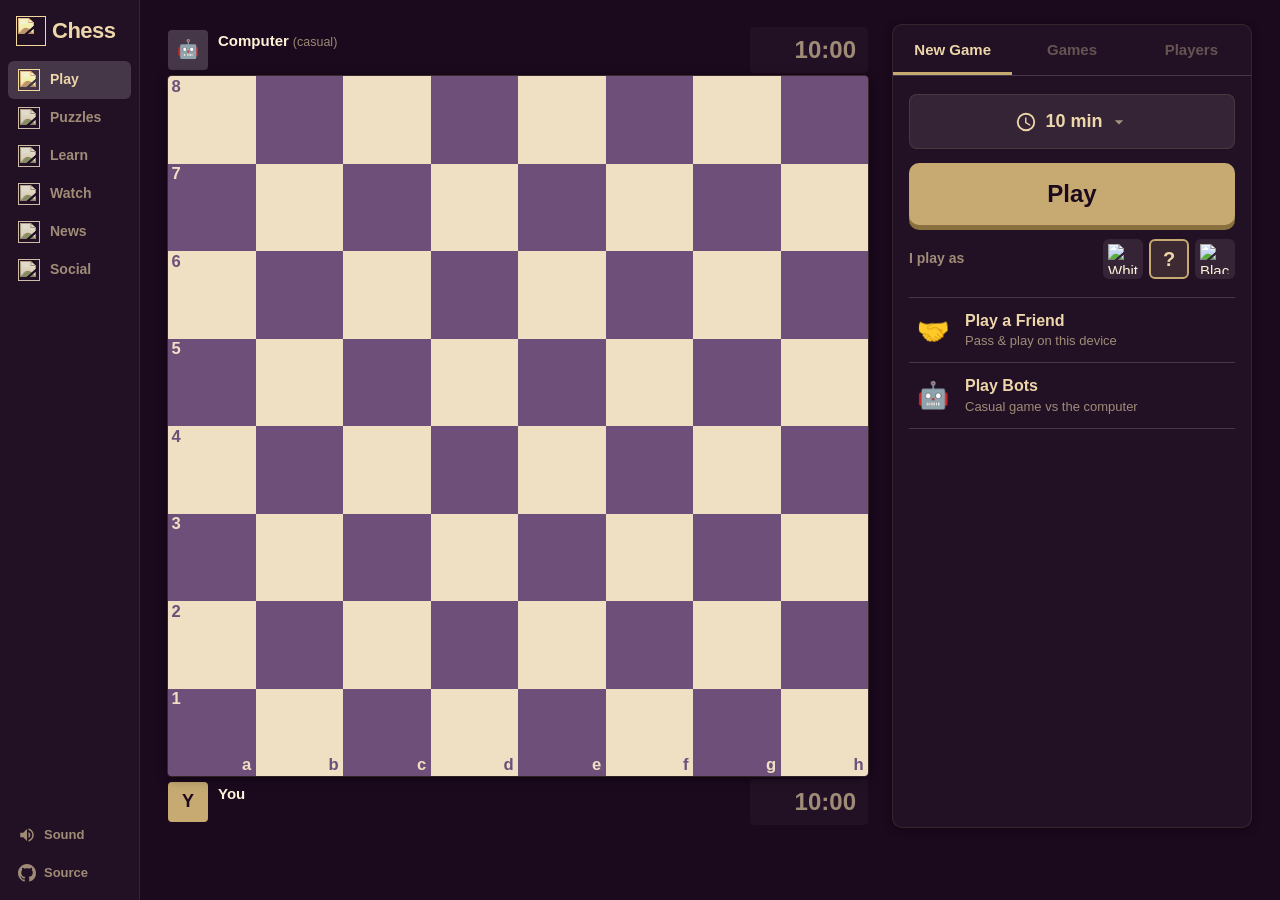
==== index.html @ a28092b0 "Switch to DUEN color scheme Restyle with the Davis Undergraduate Engineering Network palette taken f" ====
<!DOCTYPE html>
<html lang="en">
<head>
  <meta charset="utf-8">
  <meta name="viewport" content="width=device-width, initial-scale=1">
  <title>Play Chess</title>
  <meta name="description" content="Play chess in your browser against the computer or a friend.">
  <meta name="theme-color" content="#1b091e">
  <link rel="icon" href="assets/pieces/wN.svg">
  <link rel="stylesheet" href="style.css">
</head>
<body>

<nav class="sidenav">
  <a class="logo" href="./">
    <img src="assets/pieces/wN.svg" alt="">
    <span>Chess</span>
  </a>
  <ul class="nav-items">
    <li class="active"><a href="#"><img src="assets/pieces/wP.svg" alt=""><span>Play</span></a></li>
    <li><a href="#"><img src="assets/pieces/wN.svg" alt=""><span>Puzzles</span></a></li>
    <li><a href="#"><img src="assets/pieces/wB.svg" alt=""><span>Learn</span></a></li>
    <li><a href="#"><img src="assets/pieces/wR.svg" alt=""><span>Watch</span></a></li>
    <li><a href="#"><img src="assets/pieces/wQ.svg" alt=""><span>News</span></a></li>
    <li><a href="#"><img src="assets/pieces/wK.svg" alt=""><span>Social</span></a></li>
  </ul>
  <div class="nav-footer">
    <button id="sound-toggle" class="nav-btn" type="button" title="Toggle sound">
      <svg viewBox="0 0 24 24" width="18" height="18" aria-hidden="true"><path fill="currentColor" d="M3 9v6h4l5 5V4L7 9H3zm13.5 3A4.5 4.5 0 0 0 14 7.97v8.05c1.48-.73 2.5-2.25 2.5-4.02zM14 3.23v2.06c2.89.86 5 3.54 5 6.71s-2.11 5.85-5 6.71v2.06c4.01-.91 7-4.49 7-8.77s-2.99-7.86-7-8.77z"/></svg>
      <span>Sound</span>
    </button>
    <a class="nav-btn" href="https://github.com/kennynakao/chess-website" target="_blank" rel="noopener">
      <svg viewBox="0 0 16 16" width="18" height="18" aria-hidden="true"><path fill="currentColor" d="M8 0C3.58 0 0 3.58 0 8c0 3.54 2.29 6.53 5.47 7.59.4.07.55-.17.55-.38 0-.19-.01-.82-.01-1.49-2.01.37-2.53-.49-2.69-.94-.09-.23-.48-.94-.82-1.13-.28-.15-.68-.52-.01-.53.63-.01 1.08.58 1.23.82.72 1.21 1.87.87 2.33.66.07-.52.28-.87.51-1.07-1.78-.2-3.64-.89-3.64-3.95 0-.87.31-1.59.82-2.15-.08-.2-.36-1.02.08-2.12 0 0 .67-.21 2.2.82.64-.18 1.32-.27 2-.27.68 0 1.36.09 2 .27 1.53-1.04 2.2-.82 2.2-.82.44 1.1.16 1.92.08 2.12.51.56.82 1.27.82 2.15 0 3.07-1.87 3.75-3.65 3.95.29.25.54.73.54 1.48 0 1.07-.01 1.93-.01 2.2 0 .21.15.46.55.38A8.013 8.013 0 0 0 16 8c0-4.42-3.58-8-8-8z"/></svg>
      <span>Source</span>
    </a>
  </div>
</nav>

<main class="layout">
  <section class="board-column">
    <div class="player-bar" id="player-top">
      <div class="avatar"></div>
      <div class="player-meta">
        <div class="player-name"></div>
        <div class="captured"></div>
      </div>
      <div class="clock">10:00</div>
    </div>

    <div class="board-wrap">
      <div id="board" class="board">
        <div class="squares" id="squares"></div>
        <div class="pieces" id="pieces"></div>
        <div class="promo hidden" id="promo"></div>
      </div>
      <div class="toast hidden" id="toast"></div>
    </div>

    <div class="player-bar" id="player-bottom">
      <div class="avatar"></div>
      <div class="player-meta">
        <div class="player-name"></div>
        <div class="captured"></div>
      </div>
      <div class="clock">10:00</div>
    </div>
  </section>

  <aside class="sidebar">
    <!-- New game panel -->
    <div class="panel" id="panel-new">
      <div class="tabs">
        <button class="tab active" type="button">New Game</button>
        <button class="tab" type="button" disabled>Games</button>
        <button class="tab" type="button" disabled>Players</button>
      </div>

      <div class="panel-body">
        <div class="tc-picker">
          <button class="tc-button" id="tc-button" type="button" aria-expanded="false">
            <svg viewBox="0 0 24 24" width="22" height="22" aria-hidden="true"><path fill="currentColor" d="M12 2a10 10 0 1 0 0 20 10 10 0 0 0 0-20zm0 18a8 8 0 1 1 0-16 8 8 0 0 1 0 16zm.5-13H11v6l5.25 3.15.75-1.23-4.5-2.67z"/></svg>
            <span id="tc-label">10 min</span>
            <svg class="chev" viewBox="0 0 24 24" width="20" height="20" aria-hidden="true"><path fill="currentColor" d="M7 10l5 5 5-5z"/></svg>
          </button>
          <div class="tc-menu hidden" id="tc-menu"></div>
        </div>

        <button class="btn-play" id="play-btn" type="button">Play</button>

        <div class="color-row">
          <span class="label">I play as</span>
          <div class="color-pick" id="color-pick">
            <button type="button" data-color="w" title="White"><img src="assets/pieces/wK.svg" alt="White"></button>
            <button type="button" data-color="random" title="Random" class="on"><span class="q">?</span></button>
            <button type="button" data-color="b" title="Black"><img src="assets/pieces/bK.svg" alt="Black"></button>
          </div>
        </div>

        <ul class="mode-list">
          <li>
            <button type="button" id="play-friend">
              <span class="mode-icon">🤝</span>
              <span class="mode-text"><strong>Play a Friend</strong><small>Pass &amp; play on this device</small></span>
            </button>
          </li>
          <li>
            <button type="button" id="play-bot">
              <span class="mode-icon">🤖</span>
              <span class="mode-text"><strong>Play Bots</strong><small>Casual game vs the computer</small></span>
            </button>
          </li>
        </ul>
      </div>
    </div>

    <!-- In-game panel -->
    <div class="panel hidden" id="panel-game">
      <div class="game-head">
        <svg viewBox="0 0 24 24" width="20" height="20" aria-hidden="true"><path fill="currentColor" d="M12 2a10 10 0 1 0 0 20 10 10 0 0 0 0-20zm0 18a8 8 0 1 1 0-16 8 8 0 0 1 0 16zm.5-13H11v6l5.25 3.15.75-1.23-4.5-2.67z"/></svg>
        <span id="game-title">10 min • Rapid</span>
      </div>

      <div class="moves" id="moves"></div>

      <div class="confirm hidden" id="confirm">
        <span id="confirm-text">Resign?</span>
        <button type="button" id="confirm-yes" class="small-btn yes">Yes</button>
        <button type="button" id="confirm-no" class="small-btn">No</button>
      </div>

      <div class="controls">
        <div class="ctrl-group">
          <button type="button" id="btn-draw" class="ctrl" title="Offer draw"><span class="half">½</span><span>Draw</span></button>
          <button type="button" id="btn-resign" class="ctrl" title="Resign">
            <svg viewBox="0 0 24 24" width="18" height="18" aria-hidden="true"><path fill="currentColor" d="M14.4 6 14 4H5v17h2v-7h5.6l.4 2h7V6z"/></svg>
            <span id="resign-label">Resign</span>
          </button>
          <button type="button" id="btn-takeback" class="ctrl" title="Take back">
            <svg viewBox="0 0 24 24" width="18" height="18" aria-hidden="true"><path fill="currentColor" d="M12.5 8c-2.65 0-5.05.99-6.9 2.6L2 7v9h9l-3.62-3.62c1.39-1.16 3.16-1.88 5.12-1.88 3.54 0 6.55 2.31 7.6 5.5l2.37-.78C21.08 11.03 17.15 8 12.5 8z"/></svg>
            <span>Takeback</span>
          </button>
        </div>
        <div class="ctrl-group nav-group">
          <button type="button" id="nav-first" class="ctrl icon" title="First move">⏮</button>
          <button type="button" id="nav-prev" class="ctrl icon" title="Previous move">◀</button>
          <button type="button" id="nav-next" class="ctrl icon" title="Next move">▶</button>
          <button type="button" id="nav-last" class="ctrl icon" title="Last move">⏭</button>
          <button type="button" id="btn-flip" class="ctrl icon" title="Flip board">
            <svg viewBox="0 0 24 24" width="18" height="18" aria-hidden="true"><path fill="currentColor" d="M16 17.01V10h-2v7.01h-3L15 21l4-3.99h-3zM9 3 5 6.99h3V14h2V6.99h3L9 3z"/></svg>
          </button>
        </div>
      </div>

      <div class="after-game hidden" id="after-game">
        <button type="button" id="btn-rematch" class="btn-secondary">Rematch</button>
        <button type="button" id="btn-newgame" class="btn-play small">New Game</button>
      </div>
      <div class="export-row">
        <button type="button" id="btn-pgn" class="link-btn">Copy PGN</button>
        <button type="button" id="btn-fen" class="link-btn">Copy FEN</button>
      </div>
    </div>
  </aside>
</main>

<!-- Game over modal -->
<div class="modal hidden" id="modal">
  <div class="modal-card">
    <button type="button" class="modal-close" id="modal-close" aria-label="Close">×</button>
    <div class="modal-header" id="modal-header">
      <h2 id="modal-title">You Won!</h2>
      <p id="modal-sub">by checkmate</p>
    </div>
    <div class="modal-players">
      <div class="mp"><div class="avatar" id="modal-av-w"></div><span id="modal-name-w">White</span></div>
      <div class="mp-score" id="modal-score">1 - 0</div>
      <div class="mp"><div class="avatar" id="modal-av-b"></div><span id="modal-name-b">Black</span></div>
    </div>
    <div class="modal-actions">
      <button type="button" id="modal-rematch" class="btn-play">Rematch</button>
      <button type="button" id="modal-new" class="btn-secondary">New Game</button>
    </div>
  </div>
</div>

<script src="chess.js"></script>
<script src="app.js"></script>
</body>
</html>
---- style.css ----
/* ------------------------------------------------------------------ tokens
 * Color scheme: Davis Undergraduate Engineering Network (DUEN) palette —
 * deep plum backgrounds with gold and cream accents (duendavis.com).
 */
:root {
  /* DUEN brand colors */
  --duen-purple-500: #1b091e;
  --duen-purple-400: #221125;
  --duen-purple-300: #271b29;
  --duen-purple-200: #453648;
  --duen-gold-300: #c7aa72;
  --duen-gold-200: #edd6aa;
  --duen-gold-100: #fff2d7;
  --duen-ink: #0d0d0d;

  /* semantic tokens */
  --bg: var(--duen-purple-500);
  --panel: var(--duen-purple-400);
  --panel-2: var(--duen-purple-300);
  --control: #342436;
  --control-hover: var(--duen-purple-200);
  --border: var(--duen-purple-200);
  --text: var(--duen-gold-100);
  --text-strong: #ffffff;
  --muted: rgba(237, 214, 170, 0.62);
  --accent: var(--duen-gold-300);
  --accent-dark: #8a6f3f;
  --accent-hover: #d6bc87;
  --on-accent: var(--duen-purple-500);
  --danger: #e0503a;
  --light-sq: #efe0c3;
  --dark-sq: #6d4f7a;
  --light-coord: #6d4f7a;
  --dark-coord: #efe0c3;
  --highlight: rgba(255, 204, 92, 0.55);
  --nav-w: 140px;
  --sidebar-w: 360px;
  --radius: 10px;
  --board: min(calc(100vh - 150px), calc(100vw - var(--nav-w) - var(--sidebar-w) - 80px), 760px);
}

* { box-sizing: border-box; }
html, body { height: 100%; }
body {
  margin: 0;
  background: var(--bg);
  color: var(--text);
  font-family: -apple-system, BlinkMacSystemFont, "Segoe UI", Roboto, Helvetica, Arial, sans-serif;
  font-size: 15px;
  line-height: 1.4;
  -webkit-font-smoothing: antialiased;
  overflow-x: hidden;
}
button { font: inherit; color: inherit; cursor: pointer; }
button:disabled { cursor: default; }
a { color: inherit; text-decoration: none; }
.hidden { display: none !important; }

/* ------------------------------------------------------------------ nav */
.sidenav {
  position: fixed;
  inset: 0 auto 0 0;
  width: var(--nav-w);
  background: var(--panel);
  border-right: 1px solid rgba(199, 170, 114, 0.12);
  display: flex;
  flex-direction: column;
  padding: 10px 8px;
  z-index: 20;
}
.logo {
  display: flex; align-items: center; gap: 6px;
  padding: 6px 8px 14px;
  font-weight: 800; font-size: 22px; letter-spacing: -0.5px;
  color: var(--duen-gold-200);
}
.logo img { width: 30px; height: 30px; filter: sepia(1) saturate(1.4) hue-rotate(-8deg) brightness(0.95); }
.nav-items { list-style: none; margin: 0; padding: 0; }
.nav-items li a {
  display: flex; align-items: center; gap: 10px;
  padding: 8px 10px; border-radius: 6px;
  color: var(--muted); font-weight: 600; font-size: 14px;
}
.nav-items li a img { width: 22px; height: 22px; filter: sepia(0.7) saturate(0.9) brightness(1); opacity: 0.85; }
.nav-items li a:hover { background: var(--control); color: var(--text); }
.nav-items li.active a { color: var(--duen-gold-200); background: var(--control-hover); }
.nav-items li.active a img { opacity: 1; filter: sepia(1) saturate(1.4) hue-rotate(-8deg) brightness(0.95); }
.nav-footer { margin-top: auto; display: flex; flex-direction: column; gap: 4px; }
.nav-btn {
  display: flex; align-items: center; gap: 8px;
  background: none; border: 0; padding: 8px 10px; border-radius: 6px;
  color: var(--muted); font-size: 13px; font-weight: 600;
}
.nav-btn:hover { background: var(--control); color: var(--text); }
.nav-btn.off svg { opacity: 0.4; }

/* ------------------------------------------------------------------ layout */
.layout {
  margin-left: var(--nav-w);
  min-height: 100vh;
  display: grid;
  grid-template-columns: var(--board) var(--sidebar-w);
  gap: 24px;
  justify-content: center;
  align-items: start;
  padding: 24px 24px 40px;
}
.board-column { width: var(--board); }

/* ------------------------------------------------------------------ player bars */
.player-bar {
  display: flex; align-items: center; gap: 10px;
  height: 52px; padding: 4px 0;
}
.player-bar .avatar {
  width: 40px; height: 40px; border-radius: 4px; flex: none;
  background: var(--control-hover); display: grid; place-items: center;
  font-weight: 700; font-size: 18px; color: var(--text); overflow: hidden;
}
.avatar.you { background: var(--duen-gold-300); color: var(--duen-purple-500); }
.avatar.bot { background: var(--duen-purple-200); }
.avatar.white { background: var(--duen-gold-100); color: var(--duen-purple-500); }
.avatar.black { background: var(--duen-ink); border: 1px solid var(--duen-purple-200); }
.player-meta { display: flex; flex-direction: column; min-width: 0; flex: 1; }
.player-name { font-weight: 700; font-size: 15px; white-space: nowrap; overflow: hidden; text-overflow: ellipsis; }
.player-name small { color: var(--muted); font-weight: 500; margin-left: 4px; }
.captured { display: flex; align-items: center; height: 18px; color: var(--muted); font-size: 12px; font-weight: 600; }
.captured .grp { display: flex; margin-right: 4px; }
.captured img { width: 16px; height: 16px; margin-right: -6px; filter: drop-shadow(0 0 0.5px rgba(0,0,0,.6)); }
.captured .grp img:last-child { margin-right: 0; }
.captured .adv { margin-left: 6px; }

.clock {
  margin-left: auto;
  min-width: 118px; text-align: right;
  padding: 6px 12px; border-radius: 4px;
  font-size: 24px; font-weight: 700; font-variant-numeric: tabular-nums;
  background: var(--panel); color: var(--muted);
  transition: background .15s, color .15s;
}
.clock.active { background: var(--duen-gold-100); color: var(--duen-purple-500); }
.clock.low.active { background: var(--danger); color: #fff; }
.clock.low { color: var(--danger); }
.clock.none { visibility: hidden; }

/* ------------------------------------------------------------------ board */
.board-wrap { position: relative; }
.board {
  position: relative;
  width: var(--board); height: var(--board);
  border-radius: 4px; overflow: hidden;
  box-shadow: 0 2px 12px rgba(0, 0, 0, .5), 0 0 0 1px rgba(199, 170, 114, 0.25);
  touch-action: none; user-select: none; -webkit-user-select: none;
  background: var(--dark-sq);
}
.squares {
  position: absolute; inset: 0;
  display: grid; grid-template-columns: repeat(8, 1fr); grid-template-rows: repeat(8, 1fr);
}
.sq { position: relative; }
.sq.light { background: var(--light-sq); }
.sq.dark { background: var(--dark-sq); }
.sq.last::before, .sq.selected::before {
  content: ""; position: absolute; inset: 0; background: var(--highlight);
}
.sq.check::before {
  content: ""; position: absolute; inset: 0;
  background: radial-gradient(ellipse at center, rgba(255, 0, 0, 1) 0%, rgba(231, 0, 0, 1) 25%, rgba(169, 0, 0, 0) 89%, rgba(158, 0, 0, 0) 100%);
}
.sq.hint::after {
  content: ""; position: absolute; left: 50%; top: 50%;
  width: 33%; height: 33%; margin: -16.5% 0 0 -16.5%;
  border-radius: 50%; background: rgba(0, 0, 0, .18);
}
.sq.capture::after {
  content: ""; position: absolute; inset: 0;
  border-radius: 50%; border: calc(var(--board) / 8 * 0.09) solid rgba(0, 0, 0, .18);
}
.sq.hover { box-shadow: inset 0 0 0 4px rgba(255, 242, 215, .7); }
.coord {
  position: absolute; font-size: calc(var(--board) / 8 * 0.19); font-weight: 700; line-height: 1;
  pointer-events: none;
}
.coord.rank { top: 3%; left: 4%; }
.coord.file { bottom: 3%; right: 5%; }
.sq.light .coord { color: var(--light-coord); }
.sq.dark .coord { color: var(--dark-coord); }

.pieces { position: absolute; inset: 0; pointer-events: none; }
.piece {
  position: absolute; left: 0; top: 0;
  width: 12.5%; height: 12.5%;
  background-size: contain; background-repeat: no-repeat; background-position: center;
  will-change: transform;
  transition: transform .13s ease-out;
  pointer-events: none;
}
.piece.dragging { transition: none; z-index: 10; transform-origin: center; filter: drop-shadow(0 4px 6px rgba(0,0,0,.35)); }
.piece.noanim { transition: none; }
.piece.wK { background-image: url("assets/pieces/wK.svg"); }
.piece.wQ { background-image: url("assets/pieces/wQ.svg"); }
.piece.wR { background-image: url("assets/pieces/wR.svg"); }
.piece.wB { background-image: url("assets/pieces/wB.svg"); }
.piece.wN { background-image: url("assets/pieces/wN.svg"); }
.piece.wP { background-image: url("assets/pieces/wP.svg"); }
.piece.bK { background-image: url("assets/pieces/bK.svg"); }
.piece.bQ { background-image: url("assets/pieces/bQ.svg"); }
.piece.bR { background-image: url("assets/pieces/bR.svg"); }
.piece.bB { background-image: url("assets/pieces/bB.svg"); }
.piece.bN { background-image: url("assets/pieces/bN.svg"); }
.piece.bP { background-image: url("assets/pieces/bP.svg"); }
.board.grab .sq.own { cursor: grab; }
.board.dragging { cursor: grabbing; }

/* promotion picker */
.promo {
  position: absolute; top: 0; width: 12.5%;
  background: var(--duen-gold-100); border-radius: 3px;
  box-shadow: 0 2px 12px rgba(0, 0, 0, .5);
  display: flex; flex-direction: column; z-index: 15;
}
.promo.bottom { top: auto; bottom: 0; flex-direction: column-reverse; }
.promo button {
  width: 100%; aspect-ratio: 1; border: 0; background: var(--duen-gold-100);
  background-size: 85%; background-repeat: no-repeat; background-position: center;
}
.promo button:hover { background-color: var(--duen-gold-200); }
.promo button.x { aspect-ratio: auto; height: 28px; background: var(--duen-gold-200); color: var(--duen-purple-500); font-size: 16px; font-weight: 700; }

.toast {
  position: absolute; left: 50%; bottom: 14px; transform: translateX(-50%);
  background: rgba(13, 13, 13, .9); color: var(--text); padding: 8px 14px; border-radius: 6px;
  font-size: 14px; font-weight: 600; z-index: 30; white-space: nowrap;
  box-shadow: 0 2px 8px rgba(0,0,0,.4); border: 1px solid rgba(199, 170, 114, 0.3);
}

/* ------------------------------------------------------------------ sidebar */
.sidebar { width: var(--sidebar-w); position: sticky; top: 24px; }
.panel {
  background: var(--panel); border-radius: var(--radius);
  box-shadow: 0 2px 8px rgba(0,0,0,.4);
  border: 1px solid rgba(199, 170, 114, 0.12);
  height: calc(var(--board) + 104px);
  min-height: 460px;
  display: flex; flex-direction: column; overflow: hidden;
}
.tabs { display: flex; border-bottom: 1px solid var(--border); }
.tab {
  flex: 1; background: none; border: 0; padding: 14px 6px 12px;
  font-weight: 700; font-size: 15px; color: var(--muted);
  border-bottom: 3px solid transparent;
}
.tab.active { color: var(--duen-gold-200); border-bottom-color: var(--accent); }
.tab:disabled { opacity: .55; }
.panel-body { padding: 18px 16px; display: flex; flex-direction: column; gap: 14px; overflow-y: auto; }

.tc-picker { position: relative; }
.tc-button {
  width: 100%; display: flex; align-items: center; justify-content: center; gap: 8px;
  background: var(--control); border: 1px solid rgba(199, 170, 114, 0.15); border-radius: 8px; padding: 14px;
  font-weight: 700; font-size: 18px; color: var(--duen-gold-200);
}
.tc-button:hover { background: var(--control-hover); }
.tc-button .chev { margin-left: -2px; color: var(--muted); }
.tc-button[aria-expanded="true"] .chev { transform: rotate(180deg); }
.tc-menu {
  margin-top: 8px; background: var(--panel-2); border-radius: 8px; padding: 12px;
  display: flex; flex-direction: column; gap: 12px;
}
.tc-group .tc-group-name { font-size: 13px; font-weight: 700; color: var(--muted); margin-bottom: 6px; display: flex; align-items: center; gap: 6px; }
.tc-grid { display: grid; grid-template-columns: repeat(3, 1fr); gap: 8px; }
.tc-opt {
  background: var(--control); border: 2px solid transparent; border-radius: 6px; padding: 10px 4px;
  font-weight: 700; font-size: 15px;
}
.tc-opt:hover { background: var(--control-hover); }
.tc-opt.on { border-color: var(--accent); background: rgba(199, 170, 114, 0.16); color: var(--duen-gold-200); }

.btn-play {
  width: 100%; border: 0; border-radius: 10px;
  background: var(--accent); color: var(--on-accent);
  font-weight: 800; font-size: 24px; padding: 14px;
  box-shadow: 0 5px 0 var(--accent-dark);
  transition: transform .05s, box-shadow .05s, background .1s;
}
.btn-play:hover { background: var(--accent-hover); }
.btn-play:active { transform: translateY(3px); box-shadow: 0 2px 0 var(--accent-dark); }
.btn-play.small { font-size: 16px; padding: 10px; box-shadow: 0 4px 0 var(--accent-dark); }
.btn-secondary {
  width: 100%; border: 0; border-radius: 10px;
  background: var(--control-hover); color: var(--text); font-weight: 700; font-size: 16px; padding: 10px;
  box-shadow: 0 4px 0 var(--duen-ink);
}
.btn-secondary:hover { background: #534358; }

.color-row { display: flex; align-items: center; justify-content: space-between; }
.label { color: var(--muted); font-weight: 600; font-size: 14px; }
.color-pick { display: flex; gap: 6px; }
.color-pick button {
  width: 40px; height: 40px; border-radius: 6px; border: 2px solid transparent;
  background: var(--control); display: grid; place-items: center; padding: 0;
}
.color-pick button img { width: 30px; height: 30px; }
.color-pick button .q { font-size: 20px; font-weight: 800; color: var(--duen-gold-200); }
.color-pick button.on { border-color: var(--accent); background: rgba(199, 170, 114, 0.16); }

.mode-list { list-style: none; margin: 4px 0 0; padding: 0; border-top: 1px solid var(--border); }
.mode-list li button {
  width: 100%; display: flex; align-items: center; gap: 14px; text-align: left;
  background: none; border: 0; padding: 12px 6px; border-bottom: 1px solid var(--border);
}
.mode-list li button:hover { background: var(--panel-2); }
.mode-icon { font-size: 26px; width: 36px; text-align: center; }
.mode-text { display: flex; flex-direction: column; }
.mode-text strong { font-size: 16px; color: var(--duen-gold-200); }
.mode-text small { color: var(--muted); font-size: 13px; }

/* in-game panel */
.game-head {
  display: flex; align-items: center; gap: 8px;
  padding: 12px 16px; border-bottom: 1px solid var(--border);
  font-weight: 700; color: var(--duen-gold-200);
}
.moves { flex: 1; overflow-y: auto; padding: 6px 0; font-variant-numeric: tabular-nums; }
.moves .empty { color: var(--muted); text-align: center; padding: 30px 16px; font-size: 14px; }
.mrow { display: grid; grid-template-columns: 44px 1fr 1fr; align-items: center; min-height: 28px; }
.mrow:nth-child(odd) { background: var(--panel-2); }
.mrow .num { color: var(--muted); font-weight: 600; padding-left: 14px; font-size: 14px; }
.mv {
  display: inline-block; padding: 3px 8px; margin: 1px 6px 1px 0; border-radius: 3px;
  font-weight: 600; font-size: 15px; cursor: pointer; justify-self: start; white-space: nowrap;
}
.mv:hover { background: var(--control); }
.mv.cur { background: var(--control-hover); color: var(--text-strong); box-shadow: inset 0 0 0 1px rgba(199, 170, 114, 0.35); }
.mv.cur:hover { background: #534358; }
.result-row { padding: 10px 14px; text-align: center; font-weight: 700; color: var(--duen-gold-200); }
.result-row small { display: block; color: var(--muted); font-weight: 500; font-size: 13px; }

.confirm {
  display: flex; align-items: center; gap: 8px; padding: 8px 14px;
  background: var(--control); font-weight: 600; font-size: 14px;
}
.confirm span { flex: 1; }
.small-btn { border: 0; border-radius: 4px; padding: 6px 12px; background: var(--control-hover); font-weight: 700; }
.small-btn.yes { background: var(--danger); color: #fff; }

.controls { border-top: 1px solid var(--border); padding: 6px 8px; display: flex; flex-direction: column; gap: 4px; }
.ctrl-group { display: flex; gap: 4px; }
.ctrl {
  flex: 1; display: flex; align-items: center; justify-content: center; gap: 6px;
  background: none; border: 0; border-radius: 6px; padding: 8px 4px;
  color: var(--muted); font-weight: 700; font-size: 13px;
}
.ctrl:hover:not(:disabled) { background: var(--control); color: var(--text); }
.ctrl:disabled { opacity: .35; }
.ctrl .half { font-size: 16px; }
.nav-group .ctrl.icon { font-size: 15px; padding: 6px; }

.after-game { display: flex; gap: 8px; padding: 8px 12px; }
.export-row { display: flex; justify-content: center; gap: 16px; padding: 4px 0 10px; }
.link-btn { background: none; border: 0; color: var(--muted); font-size: 12px; font-weight: 600; text-decoration: underline; }
.link-btn:hover { color: var(--text); }

/* ------------------------------------------------------------------ modal */
.modal {
  position: fixed; inset: 0; z-index: 50;
  background: rgba(13, 13, 13, .55);
  display: grid; place-items: center;
  animation: fade .15s ease-out;
}
@keyframes fade { from { opacity: 0; } to { opacity: 1; } }
.modal-card {
  position: relative; width: 320px; max-width: calc(100vw - 32px);
  background: var(--panel); border-radius: 12px; overflow: hidden;
  border: 1px solid rgba(199, 170, 114, 0.25);
  box-shadow: 0 10px 40px rgba(0,0,0,.6);
  animation: pop .18s ease-out;
}
@keyframes pop { from { transform: translateY(14px) scale(.98); opacity: .6; } to { transform: none; opacity: 1; } }
.modal-close {
  position: absolute; top: 6px; right: 8px; background: none; border: 0;
  color: rgba(27, 9, 30, .7); font-size: 24px; line-height: 1; z-index: 1;
}
.modal-header.lose .modal-close, .modal-header.draw .modal-close { color: rgba(255, 242, 215, .75); }
.modal-header { padding: 22px 16px 14px; text-align: center; background: var(--accent); color: var(--on-accent); }
.modal-header.lose { background: var(--duen-purple-200); color: var(--text); }
.modal-header.draw { background: var(--duen-purple-200); color: var(--text); }
.modal-header h2 { margin: 0; font-size: 26px; font-weight: 800; color: inherit; }
.modal-header p { margin: 2px 0 0; color: inherit; opacity: .85; font-weight: 600; }
.modal-players { display: flex; align-items: center; justify-content: space-around; padding: 20px 16px 6px; }
.mp { display: flex; flex-direction: column; align-items: center; gap: 6px; font-weight: 700; font-size: 14px; }
.mp .avatar { width: 52px; height: 52px; border-radius: 6px; display: grid; place-items: center; font-weight: 800; font-size: 22px; background: var(--control-hover); }
.mp-score { font-size: 22px; font-weight: 800; color: var(--duen-gold-200); }
.modal-actions { display: flex; flex-direction: column; gap: 10px; padding: 14px 16px 18px; }

/* ------------------------------------------------------------------ responsive */
@media (max-width: 1100px) {
  :root { --board: min(calc(100vw - 32px), calc(100vh - 220px), 640px); --nav-w: 0px; }
  .sidenav {
    position: sticky; top: 0; width: auto; height: 56px;
    flex-direction: row; align-items: center; padding: 0 12px; gap: 12px;
    border-right: 0; border-bottom: 1px solid rgba(199, 170, 114, 0.12);
  }
  .logo { padding: 0; font-size: 20px; }
  .nav-items { display: flex; gap: 2px; margin-left: 8px; overflow-x: auto; }
  .nav-items li a span { display: none; }
  .nav-items li a { padding: 6px; }
  .nav-footer { flex-direction: row; margin-left: auto; }
  .nav-btn span { display: none; }
  .layout { margin-left: 0; grid-template-columns: 1fr; padding: 12px 16px 32px; gap: 16px; }
  .board-column { margin: 0 auto; }
  .sidebar { width: 100%; max-width: 640px; margin: 0 auto; position: static; }
  .panel { height: auto; min-height: 0; }
  .moves { max-height: 240px; flex: none; }
  .nav-items li a img { width: 24px; height: 24px; }
}
@media (max-width: 520px) {
  .clock { font-size: 20px; min-width: 96px; padding: 4px 10px; }
  .player-bar .avatar { width: 34px; height: 34px; }
  .player-bar { height: 46px; }
  .btn-play { font-size: 20px; }
}
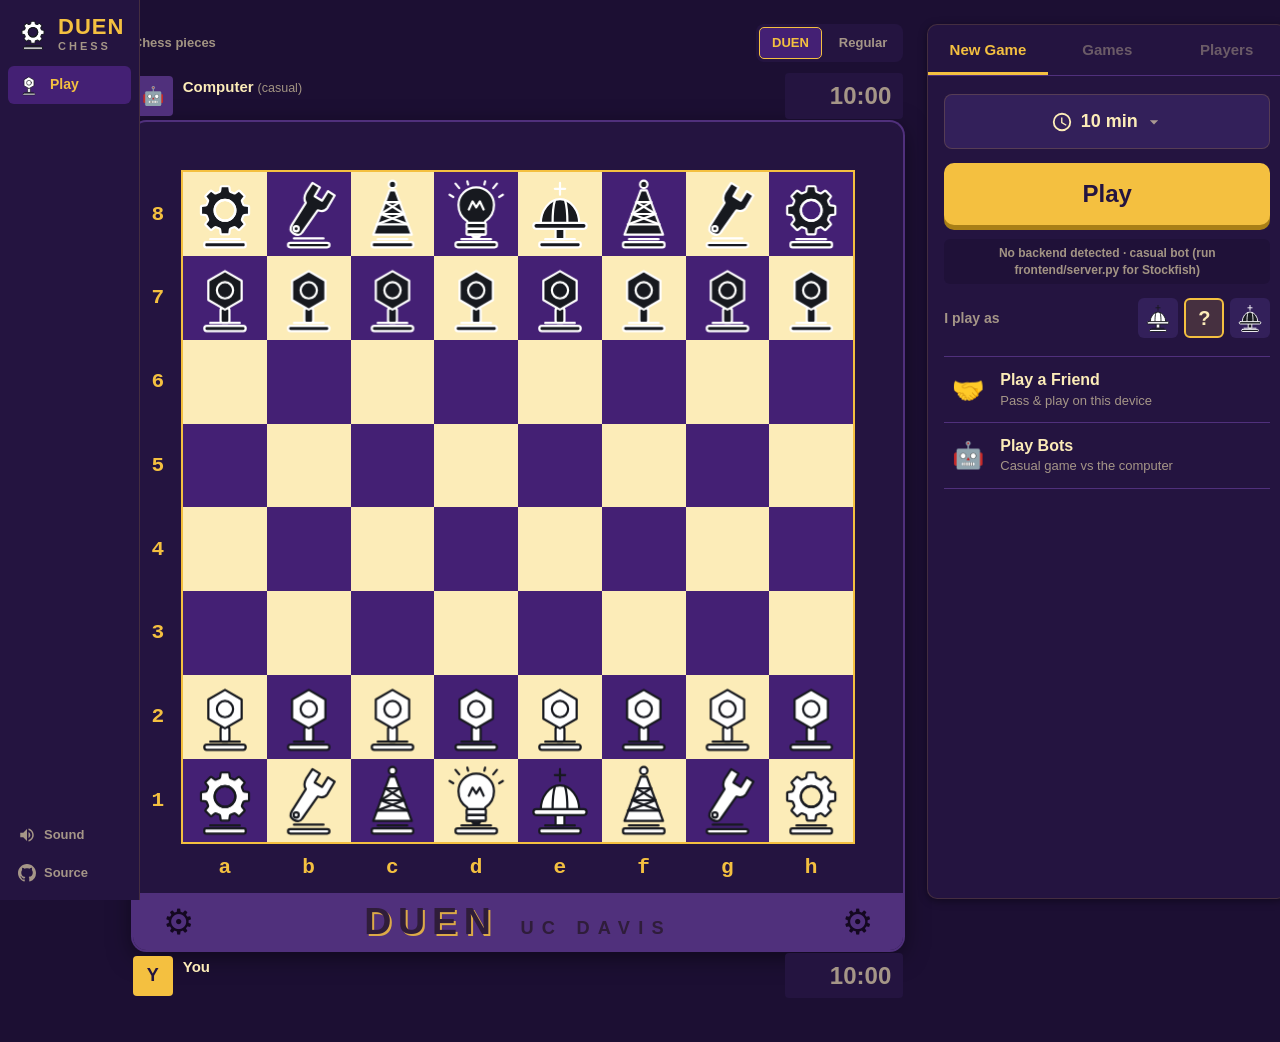
==== commit d1191e3d: "Update chess frontend with premoves and clearer board design" ====
--- a/index.html
+++ b/index.html
@@ -3,33 +3,28 @@
 <head>
   <meta charset="utf-8">
   <meta name="viewport" content="width=device-width, initial-scale=1">
-  <title>Play Chess</title>
-  <meta name="description" content="Play chess in your browser against the computer or a friend.">
-  <meta name="theme-color" content="#1b091e">
-  <link rel="icon" href="assets/pieces/wN.svg">
+  <title>DUEN Chess</title>
+  <meta name="description" content="DUEN self-moving chess board: play Stockfish or a friend in the browser.">
+  <meta name="theme-color" content="#241440">
+  <link rel="icon" href="assets/pieces/wR.svg">
   <link rel="stylesheet" href="style.css">
 </head>
 <body>
 
 <nav class="sidenav">
   <a class="logo" href="./">
-    <img src="assets/pieces/wN.svg" alt="">
-    <span>Chess</span>
+    <img src="assets/pieces/wR.svg" alt="">
+    <span>DUEN<small>Chess</small></span>
   </a>
   <ul class="nav-items">
     <li class="active"><a href="#"><img src="assets/pieces/wP.svg" alt=""><span>Play</span></a></li>
-    <li><a href="#"><img src="assets/pieces/wN.svg" alt=""><span>Puzzles</span></a></li>
-    <li><a href="#"><img src="assets/pieces/wB.svg" alt=""><span>Learn</span></a></li>
-    <li><a href="#"><img src="assets/pieces/wR.svg" alt=""><span>Watch</span></a></li>
-    <li><a href="#"><img src="assets/pieces/wQ.svg" alt=""><span>News</span></a></li>
-    <li><a href="#"><img src="assets/pieces/wK.svg" alt=""><span>Social</span></a></li>
   </ul>
   <div class="nav-footer">
     <button id="sound-toggle" class="nav-btn" type="button" title="Toggle sound">
       <svg viewBox="0 0 24 24" width="18" height="18" aria-hidden="true"><path fill="currentColor" d="M3 9v6h4l5 5V4L7 9H3zm13.5 3A4.5 4.5 0 0 0 14 7.97v8.05c1.48-.73 2.5-2.25 2.5-4.02zM14 3.23v2.06c2.89.86 5 3.54 5 6.71s-2.11 5.85-5 6.71v2.06c4.01-.91 7-4.49 7-8.77s-2.99-7.86-7-8.77z"/></svg>
       <span>Sound</span>
     </button>
-    <a class="nav-btn" href="https://github.com/kennynakao/chess-website" target="_blank" rel="noopener">
+    <a class="nav-btn" href="https://github.com/hiyab-tesfay/Self-Moving-Chess-Board-Code" target="_blank" rel="noopener">
       <svg viewBox="0 0 16 16" width="18" height="18" aria-hidden="true"><path fill="currentColor" d="M8 0C3.58 0 0 3.58 0 8c0 3.54 2.29 6.53 5.47 7.59.4.07.55-.17.55-.38 0-.19-.01-.82-.01-1.49-2.01.37-2.53-.49-2.69-.94-.09-.23-.48-.94-.82-1.13-.28-.15-.68-.52-.01-.53.63-.01 1.08.58 1.23.82.72 1.21 1.87.87 2.33.66.07-.52.28-.87.51-1.07-1.78-.2-3.64-.89-3.64-3.95 0-.87.31-1.59.82-2.15-.08-.2-.36-1.02.08-2.12 0 0 .67-.21 2.2.82.64-.18 1.32-.27 2-.27.68 0 1.36.09 2 .27 1.53-1.04 2.2-.82 2.2-.82.44 1.1.16 1.92.08 2.12.51.56.82 1.27.82 2.15 0 3.07-1.87 3.75-3.65 3.95.29.25.54.73.54 1.48 0 1.07-.01 1.93-.01 2.2 0 .21.15.46.55.38A8.013 8.013 0 0 0 16 8c0-4.42-3.58-8-8-8z"/></svg>
       <span>Source</span>
     </a>
@@ -38,6 +33,13 @@
 
 <main class="layout">
   <section class="board-column">
+    <div class="piece-style-control">
+      <span id="piece-style-label">Chess pieces</span>
+      <div class="piece-style-options" role="group" aria-labelledby="piece-style-label">
+        <button type="button" data-piece-style="duen" aria-pressed="true">DUEN</button>
+        <button type="button" data-piece-style="regular" aria-pressed="false">Regular</button>
+      </div>
+    </div>
     <div class="player-bar" id="player-top">
       <div class="avatar"></div>
       <div class="player-meta">
@@ -47,13 +49,25 @@
       <div class="clock">10:00</div>
     </div>
 
-    <div class="board-wrap">
-      <div id="board" class="board">
-        <div class="squares" id="squares"></div>
-        <div class="pieces" id="pieces"></div>
-        <div class="promo hidden" id="promo"></div>
-      </div>
-      <div class="toast hidden" id="toast"></div>
+    <div class="board-frame">
+      <div class="frame-inner">
+        <div class="ranks" id="ranks"></div>
+        <div class="files" id="files"></div>
+        <div class="board-wrap">
+          <div id="board" class="board">
+            <div class="squares" id="squares"></div>
+            <div class="pieces" id="pieces"></div>
+            <svg id="premove-arrow" class="premove-arrow" viewBox="0 0 8 8" aria-label="Queued premove" role="img"></svg>
+            <div class="promo hidden" id="promo"></div>
+          </div>
+          <div class="toast hidden" id="toast"></div>
+        </div>
+      </div>
+      <div class="frame-bar">
+        <span class="gear" aria-hidden="true">&#x2699;&#xFE0E;</span>
+        <span class="brand">DUEN<small>UC Davis</small></span>
+        <span class="gear" aria-hidden="true">&#x2699;&#xFE0E;</span>
+      </div>
     </div>
 
     <div class="player-bar" id="player-bottom">
@@ -85,9 +99,16 @@
           <div class="tc-menu hidden" id="tc-menu"></div>
         </div>
 
+        <div class="level-row hidden" id="level-row">
+          <span class="label">Stockfish level</span>
+          <div class="level-pick" id="level-pick"></div>
+        </div>
+
         <button class="btn-play" id="play-btn" type="button">Play</button>
 
-        <div class="color-row">
+        <div class="backend-status" id="backend-status">Checking for the chess_game backend…</div>
+
+        <div class="color-row" id="color-row">
           <span class="label">I play as</span>
           <div class="color-pick" id="color-pick">
             <button type="button" data-color="w" title="White"><img src="assets/pieces/wK.svg" alt="White"></button>
@@ -106,7 +127,7 @@
           <li>
             <button type="button" id="play-bot">
               <span class="mode-icon">🤖</span>
-              <span class="mode-text"><strong>Play Bots</strong><small>Casual game vs the computer</small></span>
+              <span class="mode-text"><strong id="play-bot-title">Play Stockfish</strong><small id="play-bot-sub">Through the chess_game backend</small></span>
             </button>
           </li>
         </ul>
--- a/style.css
+++ b/style.css
@@ -1,42 +1,49 @@
 /* ------------------------------------------------------------------ tokens
- * Color scheme: Davis Undergraduate Engineering Network (DUEN) palette —
- * deep plum backgrounds with gold and cream accents (duendavis.com).
+ * DUEN (Davis Undergraduate Engineering Network) board theme:
+ * cream and plum squares, dark plum frame, gold pieces and accents.
  */
 :root {
-  /* DUEN brand colors */
-  --duen-purple-500: #1b091e;
-  --duen-purple-400: #221125;
-  --duen-purple-300: #271b29;
-  --duen-purple-200: #453648;
-  --duen-gold-300: #c7aa72;
-  --duen-gold-200: #edd6aa;
-  --duen-gold-100: #fff2d7;
-  --duen-ink: #0d0d0d;
-
-  /* semantic tokens */
-  --bg: var(--duen-purple-500);
-  --panel: var(--duen-purple-400);
-  --panel-2: var(--duen-purple-300);
-  --control: #342436;
-  --control-hover: var(--duen-purple-200);
-  --border: var(--duen-purple-200);
-  --text: var(--duen-gold-100);
+  --plum-900: #140820;
+  --plum-800: #1c0f33;
+  --plum-700: #241440;
+  --plum-600: #33205a;
+  --plum-500: #442074;
+  --plum-400: #50307c;
+  --gold: #f4c040;
+  --gold-dark: #a97f17;
+  --gold-light: #ffd35c;
+  --cream: #fcecb8;
+  --ink: #2f1d3a;
+
+  --bg: var(--plum-800);
+  --panel: var(--plum-700);
+  --panel-2: #1f1138;
+  --control: var(--plum-600);
+  --control-hover: var(--plum-500);
+  --border: var(--plum-400);
+  --text: var(--cream);
   --text-strong: #ffffff;
-  --muted: rgba(237, 214, 170, 0.62);
-  --accent: var(--duen-gold-300);
-  --accent-dark: #8a6f3f;
-  --accent-hover: #d6bc87;
-  --on-accent: var(--duen-purple-500);
+  --muted: rgba(252, 236, 184, 0.6);
+  --accent: var(--gold);
+  --accent-dark: var(--gold-dark);
+  --accent-hover: var(--gold-light);
+  --on-accent: var(--plum-700);
   --danger: #e0503a;
-  --light-sq: #efe0c3;
-  --dark-sq: #6d4f7a;
-  --light-coord: #6d4f7a;
-  --dark-coord: #efe0c3;
-  --highlight: rgba(255, 204, 92, 0.55);
+
+  --light-sq: var(--cream);
+  --dark-sq: var(--plum-500);
+  --frame: var(--plum-700);
+  --frame-edge: var(--plum-400);
+  --frame-bar: var(--plum-400);
+  --highlight: rgba(244, 192, 64, 0.5);
+
   --nav-w: 140px;
   --sidebar-w: 360px;
   --radius: 10px;
-  --board: min(calc(100vh - 150px), calc(100vw - var(--nav-w) - var(--sidebar-w) - 80px), 760px);
+  --board: min(calc(100vh - 230px), calc(100vw - var(--nav-w) - var(--sidebar-w) - 80px), 680px);
+  --fl: calc(var(--board) * 0.075);          /* frame label margin */
+  --bar: calc(var(--board) * 0.085);         /* bottom brand bar */
+  --frame-h: calc(var(--board) + var(--fl) * 2);
 }
 
 * { box-sizing: border-box; }
@@ -62,29 +69,31 @@
   inset: 0 auto 0 0;
   width: var(--nav-w);
   background: var(--panel);
-  border-right: 1px solid rgba(199, 170, 114, 0.12);
+  border-right: 1px solid rgba(244, 192, 64, 0.15);
   display: flex;
   flex-direction: column;
   padding: 10px 8px;
   z-index: 20;
 }
 .logo {
-  display: flex; align-items: center; gap: 6px;
+  display: flex; align-items: center; gap: 8px;
   padding: 6px 8px 14px;
-  font-weight: 800; font-size: 22px; letter-spacing: -0.5px;
-  color: var(--duen-gold-200);
-}
-.logo img { width: 30px; height: 30px; filter: sepia(1) saturate(1.4) hue-rotate(-8deg) brightness(0.95); }
+  font-weight: 900; font-size: 22px; letter-spacing: 1px;
+  color: var(--gold);
+}
+.logo span { display: flex; flex-direction: column; line-height: 1; }
+.logo small { font-size: 11px; font-weight: 700; letter-spacing: 3px; color: var(--muted); text-transform: uppercase; margin-top: 3px; }
+.logo img { width: 34px; height: 34px; }
 .nav-items { list-style: none; margin: 0; padding: 0; }
 .nav-items li a {
   display: flex; align-items: center; gap: 10px;
   padding: 8px 10px; border-radius: 6px;
   color: var(--muted); font-weight: 600; font-size: 14px;
 }
-.nav-items li a img { width: 22px; height: 22px; filter: sepia(0.7) saturate(0.9) brightness(1); opacity: 0.85; }
+.nav-items li a img { width: 22px; height: 22px; opacity: 0.7; }
 .nav-items li a:hover { background: var(--control); color: var(--text); }
-.nav-items li.active a { color: var(--duen-gold-200); background: var(--control-hover); }
-.nav-items li.active a img { opacity: 1; filter: sepia(1) saturate(1.4) hue-rotate(-8deg) brightness(0.95); }
+.nav-items li.active a { color: var(--gold); background: var(--control-hover); }
+.nav-items li.active a img { opacity: 1; }
 .nav-footer { margin-top: auto; display: flex; flex-direction: column; gap: 4px; }
 .nav-btn {
   display: flex; align-items: center; gap: 8px;
@@ -99,13 +108,13 @@
   margin-left: var(--nav-w);
   min-height: 100vh;
   display: grid;
-  grid-template-columns: var(--board) var(--sidebar-w);
+  grid-template-columns: var(--frame-h) var(--sidebar-w);
   gap: 24px;
   justify-content: center;
   align-items: start;
   padding: 24px 24px 40px;
 }
-.board-column { width: var(--board); }
+.board-column { width: var(--frame-h); }
 
 /* ------------------------------------------------------------------ player bars */
 .player-bar {
@@ -117,16 +126,18 @@
   background: var(--control-hover); display: grid; place-items: center;
   font-weight: 700; font-size: 18px; color: var(--text); overflow: hidden;
 }
-.avatar.you { background: var(--duen-gold-300); color: var(--duen-purple-500); }
-.avatar.bot { background: var(--duen-purple-200); }
-.avatar.white { background: var(--duen-gold-100); color: var(--duen-purple-500); }
-.avatar.black { background: var(--duen-ink); border: 1px solid var(--duen-purple-200); }
+.avatar.you { background: var(--gold); color: var(--plum-700); }
+.avatar.bot { background: var(--plum-400); }
+.avatar.white { background: var(--cream); color: var(--plum-700); }
+.avatar.black { background: var(--plum-900); border: 1px solid var(--plum-400); }
 .player-meta { display: flex; flex-direction: column; min-width: 0; flex: 1; }
 .player-name { font-weight: 700; font-size: 15px; white-space: nowrap; overflow: hidden; text-overflow: ellipsis; }
 .player-name small { color: var(--muted); font-weight: 500; margin-left: 4px; }
+.player-name .thinking { color: var(--gold); font-weight: 600; margin-left: 6px; font-size: 12px; animation: blink 1.2s ease-in-out infinite; }
+@keyframes blink { 0%, 100% { opacity: 1; } 50% { opacity: .35; } }
 .captured { display: flex; align-items: center; height: 18px; color: var(--muted); font-size: 12px; font-weight: 600; }
 .captured .grp { display: flex; margin-right: 4px; }
-.captured img { width: 16px; height: 16px; margin-right: -6px; filter: drop-shadow(0 0 0.5px rgba(0,0,0,.6)); }
+.captured img { width: 16px; height: 16px; margin-right: -6px; }
 .captured .grp img:last-child { margin-right: 0; }
 .captured .adv { margin-left: 6px; }
 
@@ -138,18 +149,56 @@
   background: var(--panel); color: var(--muted);
   transition: background .15s, color .15s;
 }
-.clock.active { background: var(--duen-gold-100); color: var(--duen-purple-500); }
+.clock.active { background: var(--cream); color: var(--plum-700); }
 .clock.low.active { background: var(--danger); color: #fff; }
 .clock.low { color: var(--danger); }
 .clock.none { visibility: hidden; }
 
-/* ------------------------------------------------------------------ board */
-.board-wrap { position: relative; }
+/* ------------------------------------------------------------------ board frame */
+.board-frame {
+  width: var(--frame-h);
+  background: var(--frame);
+  border-radius: calc(var(--board) * 0.02);
+  box-shadow: 0 0 0 2px var(--frame-edge), 0 6px 24px rgba(0, 0, 0, .5);
+  overflow: hidden;
+  user-select: none; -webkit-user-select: none;
+}
+.frame-inner {
+  position: relative;
+  padding: var(--fl) var(--fl) var(--fl) var(--fl);
+}
+.ranks, .files {
+  position: absolute; display: flex;
+  color: var(--gold); font-weight: 800;
+  font-size: calc(var(--fl) * 0.42);
+  font-family: "Menlo", "Consolas", "SF Mono", monospace;
+  pointer-events: none;
+}
+.ranks { left: 0; top: var(--fl); width: var(--fl); height: var(--board); flex-direction: column; }
+.files { left: var(--fl); bottom: 0; width: var(--board); height: var(--fl); flex-direction: row; }
+.ranks span, .files span { flex: 1; display: grid; place-items: center; }
+.frame-bar {
+  height: var(--bar);
+  background: var(--frame-bar);
+  display: flex; align-items: center; justify-content: space-between;
+  padding: 0 calc(var(--fl) * 0.6);
+  color: var(--ink);
+}
+.frame-bar .gear { font-size: calc(var(--bar) * 0.62); line-height: 1; color: var(--plum-900); }
+.frame-bar .brand {
+  display: flex; align-items: baseline; gap: calc(var(--bar) * 0.4);
+  font-weight: 900; font-size: calc(var(--bar) * 0.66); letter-spacing: 0.18em;
+  color: var(--ink); text-shadow: 2px 2px 0 rgba(244, 192, 64, 0.85);
+  font-family: "Arial Black", "Helvetica Neue", Arial, sans-serif;
+}
+.frame-bar .brand small { font-size: calc(var(--bar) * 0.32); letter-spacing: 0.45em; font-weight: 800; text-shadow: none; text-transform: uppercase; }
+
+.board-wrap { position: relative; width: var(--board); height: var(--board); }
 .board {
   position: relative;
   width: var(--board); height: var(--board);
-  border-radius: 4px; overflow: hidden;
-  box-shadow: 0 2px 12px rgba(0, 0, 0, .5), 0 0 0 1px rgba(199, 170, 114, 0.25);
+  overflow: hidden;
+  box-shadow: 0 0 0 2px var(--gold);
   touch-action: none; user-select: none; -webkit-user-select: none;
   background: var(--dark-sq);
 }
@@ -170,68 +219,65 @@
 .sq.hint::after {
   content: ""; position: absolute; left: 50%; top: 50%;
   width: 33%; height: 33%; margin: -16.5% 0 0 -16.5%;
-  border-radius: 50%; background: rgba(0, 0, 0, .18);
-}
+  border-radius: 50%; background: rgba(36, 20, 64, .22);
+}
+.sq.dark.hint::after { background: rgba(244, 192, 64, .45); }
 .sq.capture::after {
   content: ""; position: absolute; inset: 0;
-  border-radius: 50%; border: calc(var(--board) / 8 * 0.09) solid rgba(0, 0, 0, .18);
-}
-.sq.hover { box-shadow: inset 0 0 0 4px rgba(255, 242, 215, .7); }
-.coord {
-  position: absolute; font-size: calc(var(--board) / 8 * 0.19); font-weight: 700; line-height: 1;
-  pointer-events: none;
-}
-.coord.rank { top: 3%; left: 4%; }
-.coord.file { bottom: 3%; right: 5%; }
-.sq.light .coord { color: var(--light-coord); }
-.sq.dark .coord { color: var(--dark-coord); }
+  border-radius: 50%; border: calc(var(--board) / 8 * 0.09) solid rgba(36, 20, 64, .22);
+}
+.sq.dark.capture::after { border-color: rgba(244, 192, 64, .45); }
+.sq.hover { box-shadow: inset 0 0 0 4px rgba(244, 192, 64, .9); }
 
 .pieces { position: absolute; inset: 0; pointer-events: none; }
 .piece {
   position: absolute; left: 0; top: 0;
   width: 12.5%; height: 12.5%;
-  background-size: contain; background-repeat: no-repeat; background-position: center;
+  background-size: 88%; background-repeat: no-repeat; background-position: center;
   will-change: transform;
   transition: transform .13s ease-out;
   pointer-events: none;
 }
-.piece.dragging { transition: none; z-index: 10; transform-origin: center; filter: drop-shadow(0 4px 6px rgba(0,0,0,.35)); }
+/* 0.5x speed: the normal 130ms move takes 260ms for the bot. */
+.piece.bot-move { transition-duration: calc(.13s / .5); }
+.piece.dragging { transition: none; z-index: 10; transform-origin: center; filter: drop-shadow(0 4px 6px rgba(0,0,0,.45)); }
 .piece.noanim { transition: none; }
-.piece.wK { background-image: url("assets/pieces/wK.svg"); }
-.piece.wQ { background-image: url("assets/pieces/wQ.svg"); }
-.piece.wR { background-image: url("assets/pieces/wR.svg"); }
-.piece.wB { background-image: url("assets/pieces/wB.svg"); }
-.piece.wN { background-image: url("assets/pieces/wN.svg"); }
-.piece.wP { background-image: url("assets/pieces/wP.svg"); }
-.piece.bK { background-image: url("assets/pieces/bK.svg"); }
-.piece.bQ { background-image: url("assets/pieces/bQ.svg"); }
-.piece.bR { background-image: url("assets/pieces/bR.svg"); }
-.piece.bB { background-image: url("assets/pieces/bB.svg"); }
-.piece.bN { background-image: url("assets/pieces/bN.svg"); }
-.piece.bP { background-image: url("assets/pieces/bP.svg"); }
+.piece.wK { background-image: var(--piece-wK, url("assets/pieces/wK.svg")); }
+.piece.wQ { background-image: var(--piece-wQ, url("assets/pieces/wQ.svg")); }
+.piece.wR { background-image: var(--piece-wR, url("assets/pieces/wR.svg")); }
+.piece.wB { background-image: var(--piece-wB, url("assets/pieces/wB.svg")); }
+.piece.wN { background-image: var(--piece-wN, url("assets/pieces/wN.svg")); }
+.piece.wP { background-image: var(--piece-wP, url("assets/pieces/wP.svg")); }
+.piece.bK { background-image: var(--piece-bK, url("assets/pieces/bK.svg")); }
+.piece.bQ { background-image: var(--piece-bQ, url("assets/pieces/bQ.svg")); }
+.piece.bR { background-image: var(--piece-bR, url("assets/pieces/bR.svg")); }
+.piece.bB { background-image: var(--piece-bB, url("assets/pieces/bB.svg")); }
+.piece.bN { background-image: var(--piece-bN, url("assets/pieces/bN.svg")); }
+.piece.bP { background-image: var(--piece-bP, url("assets/pieces/bP.svg")); }
 .board.grab .sq.own { cursor: grab; }
 .board.dragging { cursor: grabbing; }
 
 /* promotion picker */
 .promo {
   position: absolute; top: 0; width: 12.5%;
-  background: var(--duen-gold-100); border-radius: 3px;
+  background: var(--cream); border-radius: 3px;
   box-shadow: 0 2px 12px rgba(0, 0, 0, .5);
   display: flex; flex-direction: column; z-index: 15;
 }
 .promo.bottom { top: auto; bottom: 0; flex-direction: column-reverse; }
 .promo button {
-  width: 100%; aspect-ratio: 1; border: 0; background: var(--duen-gold-100);
+  width: 100%; aspect-ratio: 1; border: 0; background: var(--cream);
   background-size: 85%; background-repeat: no-repeat; background-position: center;
 }
-.promo button:hover { background-color: var(--duen-gold-200); }
-.promo button.x { aspect-ratio: auto; height: 28px; background: var(--duen-gold-200); color: var(--duen-purple-500); font-size: 16px; font-weight: 700; }
+.promo button:hover { background-color: var(--gold); }
+.promo button.x { aspect-ratio: auto; height: 28px; background: var(--gold); color: var(--plum-700); font-size: 16px; font-weight: 700; }
 
 .toast {
   position: absolute; left: 50%; bottom: 14px; transform: translateX(-50%);
-  background: rgba(13, 13, 13, .9); color: var(--text); padding: 8px 14px; border-radius: 6px;
-  font-size: 14px; font-weight: 600; z-index: 30; white-space: nowrap;
-  box-shadow: 0 2px 8px rgba(0,0,0,.4); border: 1px solid rgba(199, 170, 114, 0.3);
+  background: rgba(20, 8, 32, .92); color: var(--text); padding: 8px 14px; border-radius: 6px;
+  font-size: 14px; font-weight: 600; z-index: 30; white-space: nowrap; max-width: 95%;
+  overflow: hidden; text-overflow: ellipsis;
+  box-shadow: 0 2px 8px rgba(0,0,0,.4); border: 1px solid rgba(244, 192, 64, 0.4);
 }
 
 /* ------------------------------------------------------------------ sidebar */
@@ -239,8 +285,8 @@
 .panel {
   background: var(--panel); border-radius: var(--radius);
   box-shadow: 0 2px 8px rgba(0,0,0,.4);
-  border: 1px solid rgba(199, 170, 114, 0.12);
-  height: calc(var(--board) + 104px);
+  border: 1px solid rgba(244, 192, 64, 0.15);
+  height: calc(var(--frame-h) + 104px);
   min-height: 460px;
   display: flex; flex-direction: column; overflow: hidden;
 }
@@ -250,15 +296,15 @@
   font-weight: 700; font-size: 15px; color: var(--muted);
   border-bottom: 3px solid transparent;
 }
-.tab.active { color: var(--duen-gold-200); border-bottom-color: var(--accent); }
+.tab.active { color: var(--gold); border-bottom-color: var(--gold); }
 .tab:disabled { opacity: .55; }
 .panel-body { padding: 18px 16px; display: flex; flex-direction: column; gap: 14px; overflow-y: auto; }
 
 .tc-picker { position: relative; }
 .tc-button {
   width: 100%; display: flex; align-items: center; justify-content: center; gap: 8px;
-  background: var(--control); border: 1px solid rgba(199, 170, 114, 0.15); border-radius: 8px; padding: 14px;
-  font-weight: 700; font-size: 18px; color: var(--duen-gold-200);
+  background: var(--control); border: 1px solid rgba(244, 192, 64, 0.18); border-radius: 8px; padding: 14px;
+  font-weight: 700; font-size: 18px; color: var(--cream);
 }
 .tc-button:hover { background: var(--control-hover); }
 .tc-button .chev { margin-left: -2px; color: var(--muted); }
@@ -274,12 +320,29 @@
   font-weight: 700; font-size: 15px;
 }
 .tc-opt:hover { background: var(--control-hover); }
-.tc-opt.on { border-color: var(--accent); background: rgba(199, 170, 114, 0.16); color: var(--duen-gold-200); }
+.tc-opt.on { border-color: var(--gold); background: rgba(244, 192, 64, 0.16); color: var(--gold); }
+
+.level-row { display: flex; flex-direction: column; gap: 8px; }
+.level-pick { display: grid; grid-template-columns: repeat(3, 1fr); gap: 8px; }
+.level-pick button {
+  background: var(--control); border: 2px solid transparent; border-radius: 6px; padding: 8px 4px;
+  font-weight: 700; font-size: 14px; display: flex; flex-direction: column; gap: 2px; align-items: center;
+}
+.level-pick button small { font-weight: 500; font-size: 11px; color: var(--muted); }
+.level-pick button:hover { background: var(--control-hover); }
+.level-pick button.on { border-color: var(--gold); background: rgba(244, 192, 64, 0.16); color: var(--gold); }
+
+.backend-status {
+  font-size: 12px; font-weight: 600; color: var(--muted); text-align: center;
+  padding: 6px 10px; border-radius: 6px; background: var(--panel-2);
+}
+.backend-status.ok { color: var(--gold); }
+.backend-status.warn { color: #f0a070; }
 
 .btn-play {
   width: 100%; border: 0; border-radius: 10px;
   background: var(--accent); color: var(--on-accent);
-  font-weight: 800; font-size: 24px; padding: 14px;
+  font-weight: 900; font-size: 24px; padding: 14px;
   box-shadow: 0 5px 0 var(--accent-dark);
   transition: transform .05s, box-shadow .05s, background .1s;
 }
@@ -289,9 +352,9 @@
 .btn-secondary {
   width: 100%; border: 0; border-radius: 10px;
   background: var(--control-hover); color: var(--text); font-weight: 700; font-size: 16px; padding: 10px;
-  box-shadow: 0 4px 0 var(--duen-ink);
-}
-.btn-secondary:hover { background: #534358; }
+  box-shadow: 0 4px 0 var(--plum-900);
+}
+.btn-secondary:hover { background: var(--plum-400); }
 
 .color-row { display: flex; align-items: center; justify-content: space-between; }
 .label { color: var(--muted); font-weight: 600; font-size: 14px; }
@@ -301,8 +364,8 @@
   background: var(--control); display: grid; place-items: center; padding: 0;
 }
 .color-pick button img { width: 30px; height: 30px; }
-.color-pick button .q { font-size: 20px; font-weight: 800; color: var(--duen-gold-200); }
-.color-pick button.on { border-color: var(--accent); background: rgba(199, 170, 114, 0.16); }
+.color-pick button .q { font-size: 20px; font-weight: 800; color: var(--cream); }
+.color-pick button.on { border-color: var(--gold); background: rgba(244, 192, 64, 0.16); }
 
 .mode-list { list-style: none; margin: 4px 0 0; padding: 0; border-top: 1px solid var(--border); }
 .mode-list li button {
@@ -312,14 +375,14 @@
 .mode-list li button:hover { background: var(--panel-2); }
 .mode-icon { font-size: 26px; width: 36px; text-align: center; }
 .mode-text { display: flex; flex-direction: column; }
-.mode-text strong { font-size: 16px; color: var(--duen-gold-200); }
+.mode-text strong { font-size: 16px; color: var(--cream); }
 .mode-text small { color: var(--muted); font-size: 13px; }
 
 /* in-game panel */
 .game-head {
   display: flex; align-items: center; gap: 8px;
   padding: 12px 16px; border-bottom: 1px solid var(--border);
-  font-weight: 700; color: var(--duen-gold-200);
+  font-weight: 700; color: var(--cream);
 }
 .moves { flex: 1; overflow-y: auto; padding: 6px 0; font-variant-numeric: tabular-nums; }
 .moves .empty { color: var(--muted); text-align: center; padding: 30px 16px; font-size: 14px; }
@@ -331,9 +394,8 @@
   font-weight: 600; font-size: 15px; cursor: pointer; justify-self: start; white-space: nowrap;
 }
 .mv:hover { background: var(--control); }
-.mv.cur { background: var(--control-hover); color: var(--text-strong); box-shadow: inset 0 0 0 1px rgba(199, 170, 114, 0.35); }
-.mv.cur:hover { background: #534358; }
-.result-row { padding: 10px 14px; text-align: center; font-weight: 700; color: var(--duen-gold-200); }
+.mv.cur { background: var(--control-hover); color: var(--text-strong); box-shadow: inset 0 0 0 1px rgba(244, 192, 64, 0.5); }
+.result-row { padding: 10px 14px; text-align: center; font-weight: 700; color: var(--gold); }
 .result-row small { display: block; color: var(--muted); font-weight: 500; font-size: 13px; }
 
 .confirm {
@@ -364,7 +426,7 @@
 /* ------------------------------------------------------------------ modal */
 .modal {
   position: fixed; inset: 0; z-index: 50;
-  background: rgba(13, 13, 13, .55);
+  background: rgba(20, 8, 32, .6);
   display: grid; place-items: center;
   animation: fade .15s ease-out;
 }
@@ -372,36 +434,37 @@
 .modal-card {
   position: relative; width: 320px; max-width: calc(100vw - 32px);
   background: var(--panel); border-radius: 12px; overflow: hidden;
-  border: 1px solid rgba(199, 170, 114, 0.25);
+  border: 1px solid rgba(244, 192, 64, 0.3);
   box-shadow: 0 10px 40px rgba(0,0,0,.6);
   animation: pop .18s ease-out;
 }
 @keyframes pop { from { transform: translateY(14px) scale(.98); opacity: .6; } to { transform: none; opacity: 1; } }
 .modal-close {
   position: absolute; top: 6px; right: 8px; background: none; border: 0;
-  color: rgba(27, 9, 30, .7); font-size: 24px; line-height: 1; z-index: 1;
-}
-.modal-header.lose .modal-close, .modal-header.draw .modal-close { color: rgba(255, 242, 215, .75); }
-.modal-header { padding: 22px 16px 14px; text-align: center; background: var(--accent); color: var(--on-accent); }
-.modal-header.lose { background: var(--duen-purple-200); color: var(--text); }
-.modal-header.draw { background: var(--duen-purple-200); color: var(--text); }
-.modal-header h2 { margin: 0; font-size: 26px; font-weight: 800; color: inherit; }
+  color: rgba(36, 20, 64, .7); font-size: 24px; line-height: 1; z-index: 1;
+}
+.modal-header.lose .modal-close, .modal-header.draw .modal-close { color: rgba(252, 236, 184, .75); }
+.modal-header { padding: 22px 16px 14px; text-align: center; background: var(--gold); color: var(--plum-700); }
+.modal-header.lose { background: var(--plum-400); color: var(--text); }
+.modal-header.draw { background: var(--plum-400); color: var(--text); }
+.modal-header h2 { margin: 0; font-size: 26px; font-weight: 900; color: inherit; }
 .modal-header p { margin: 2px 0 0; color: inherit; opacity: .85; font-weight: 600; }
 .modal-players { display: flex; align-items: center; justify-content: space-around; padding: 20px 16px 6px; }
 .mp { display: flex; flex-direction: column; align-items: center; gap: 6px; font-weight: 700; font-size: 14px; }
 .mp .avatar { width: 52px; height: 52px; border-radius: 6px; display: grid; place-items: center; font-weight: 800; font-size: 22px; background: var(--control-hover); }
-.mp-score { font-size: 22px; font-weight: 800; color: var(--duen-gold-200); }
+.mp-score { font-size: 22px; font-weight: 800; color: var(--gold); }
 .modal-actions { display: flex; flex-direction: column; gap: 10px; padding: 14px 16px 18px; }
 
 /* ------------------------------------------------------------------ responsive */
 @media (max-width: 1100px) {
-  :root { --board: min(calc(100vw - 32px), calc(100vh - 220px), 640px); --nav-w: 0px; }
+  :root { --board: min(calc(100vw - 32px - 100vw * 0.0235 * 2 - 24px), calc(100vh - 260px), 600px); --nav-w: 0px; }
   .sidenav {
     position: sticky; top: 0; width: auto; height: 56px;
     flex-direction: row; align-items: center; padding: 0 12px; gap: 12px;
-    border-right: 0; border-bottom: 1px solid rgba(199, 170, 114, 0.12);
+    border-right: 0; border-bottom: 1px solid rgba(244, 192, 64, 0.15);
   }
   .logo { padding: 0; font-size: 20px; }
+  .logo small { display: none; }
   .nav-items { display: flex; gap: 2px; margin-left: 8px; overflow-x: auto; }
   .nav-items li a span { display: none; }
   .nav-items li a { padding: 6px; }
@@ -420,3 +483,12 @@
   .player-bar { height: 46px; }
   .btn-play { font-size: 20px; }
 }
+
+.piece-style-control { display: flex; align-items: center; justify-content: space-between; gap: 12px; margin-bottom: 8px; color: var(--muted); font-size: 13px; font-weight: 600; }
+.piece-style-options { display: flex; gap: 4px; padding: 3px; background: var(--panel); border-radius: 8px; }
+.piece-style-options button { border: 1px solid transparent; border-radius: 5px; padding: 6px 12px; background: transparent; color: var(--muted); font: inherit; cursor: pointer; }
+.piece-style-options button[aria-pressed="true"] { background: var(--control-hover); color: var(--gold); border-color: var(--gold); }
+.piece-style-options button:focus-visible { outline: 2px solid var(--cream); outline-offset: 2px; }
+
+.premove-arrow { position: absolute; inset: 0; width: 100%; height: 100%; pointer-events: none; z-index: 12; }
+.sq.premove::before { content: ""; position: absolute; inset: 0; background: rgba(76, 176, 255, .38); }
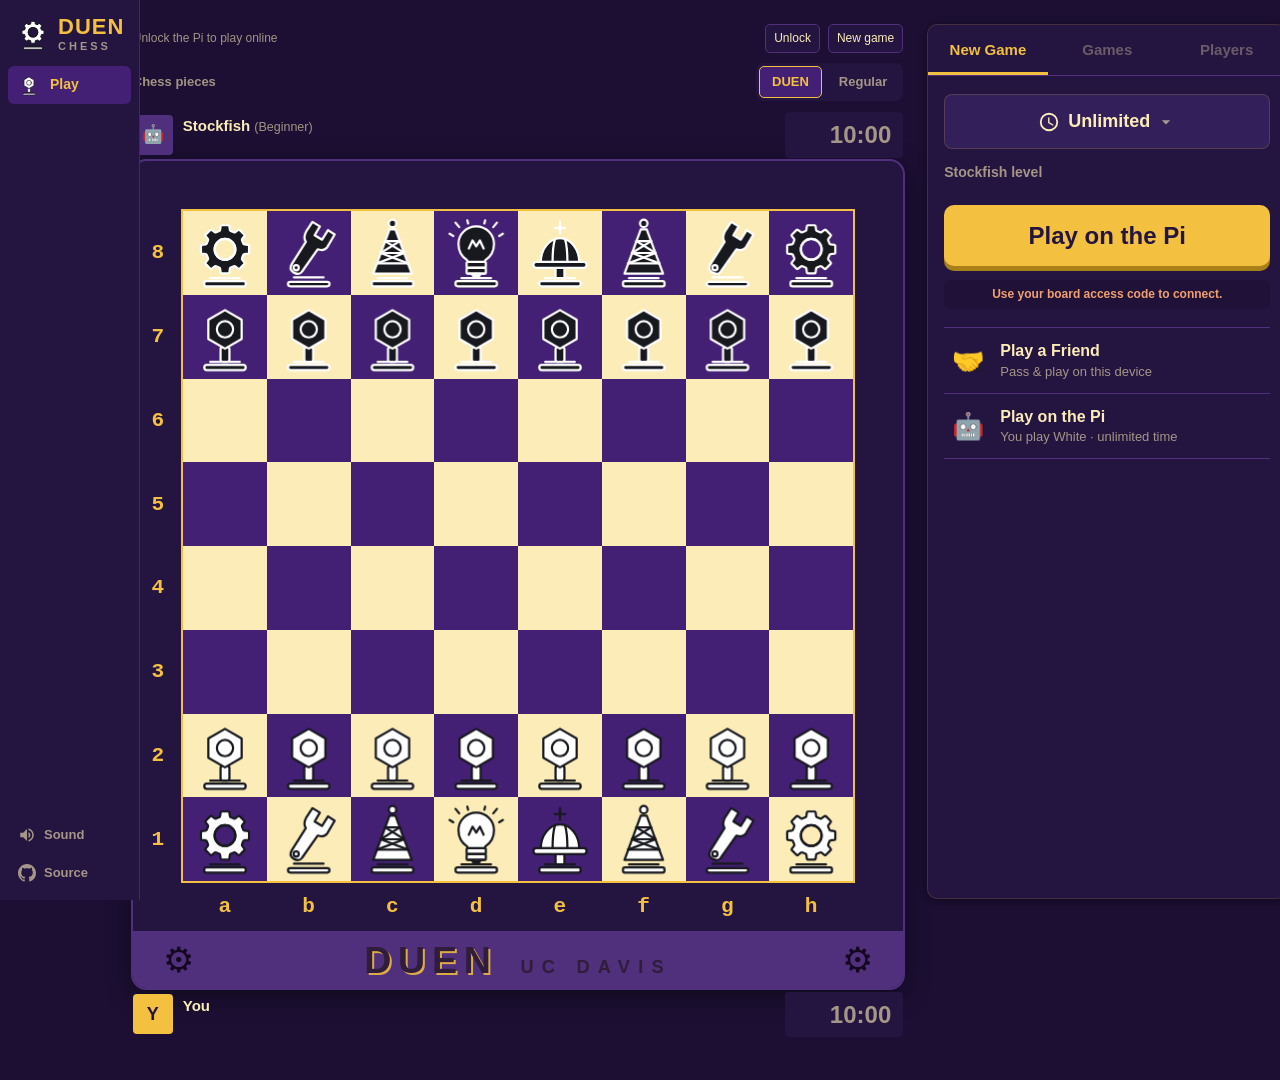
==== commit 29cb34c9: "Connect website to authenticated persistent Raspberry Pi chess API" ====
--- a/index.html
+++ b/index.html
@@ -10,6 +10,17 @@
   <link rel="stylesheet" href="style.css">
 </head>
 <body>
+<div id="access-overlay" class="access-overlay hidden" role="dialog" aria-modal="true" aria-labelledby="access-title">
+  <form id="access-form" class="access-card">
+    <h2 id="access-title">Connect to your chessboard</h2>
+    <p>Enter the board access code to play through the Raspberry Pi from anywhere.</p>
+    <label for="access-code">Board access code</label>
+    <input id="access-code" type="password" autocomplete="current-password" required>
+    <p id="access-error" role="alert"></p>
+    <button id="access-submit" class="btn-play" type="submit">Connect</button>
+    <button id="access-local" class="btn-secondary" type="button">Play locally with a friend</button>
+  </form>
+</div>
 
 <nav class="sidenav">
   <a class="logo" href="./">
@@ -24,7 +35,7 @@
       <svg viewBox="0 0 24 24" width="18" height="18" aria-hidden="true"><path fill="currentColor" d="M3 9v6h4l5 5V4L7 9H3zm13.5 3A4.5 4.5 0 0 0 14 7.97v8.05c1.48-.73 2.5-2.25 2.5-4.02zM14 3.23v2.06c2.89.86 5 3.54 5 6.71s-2.11 5.85-5 6.71v2.06c4.01-.91 7-4.49 7-8.77s-2.99-7.86-7-8.77z"/></svg>
       <span>Sound</span>
     </button>
-    <a class="nav-btn" href="https://github.com/hiyab-tesfay/Self-Moving-Chess-Board-Code" target="_blank" rel="noopener">
+    <a class="nav-btn" href="https://github.com/kennynakao/chess-website" target="_blank" rel="noopener">
       <svg viewBox="0 0 16 16" width="18" height="18" aria-hidden="true"><path fill="currentColor" d="M8 0C3.58 0 0 3.58 0 8c0 3.54 2.29 6.53 5.47 7.59.4.07.55-.17.55-.38 0-.19-.01-.82-.01-1.49-2.01.37-2.53-.49-2.69-.94-.09-.23-.48-.94-.82-1.13-.28-.15-.68-.52-.01-.53.63-.01 1.08.58 1.23.82.72 1.21 1.87.87 2.33.66.07-.52.28-.87.51-1.07-1.78-.2-3.64-.89-3.64-3.95 0-.87.31-1.59.82-2.15-.08-.2-.36-1.02.08-2.12 0 0 .67-.21 2.2.82.64-.18 1.32-.27 2-.27.68 0 1.36.09 2 .27 1.53-1.04 2.2-.82 2.2-.82.44 1.1.16 1.92.08 2.12.51.56.82 1.27.82 2.15 0 3.07-1.87 3.75-3.65 3.95.29.25.54.73.54 1.48 0 1.07-.01 1.93-.01 2.2 0 .21.15.46.55.38A8.013 8.013 0 0 0 16 8c0-4.42-3.58-8-8-8z"/></svg>
       <span>Source</span>
     </a>
@@ -33,6 +44,7 @@
 
 <main class="layout">
   <section class="board-column">
+    <div class="connection-bar"><span id="connection-status" role="status">Connecting to Raspberry Pi…</span><button id="reconnect-pi" type="button">Reconnect</button><button id="remote-newgame" type="button">New game</button></div>
     <div class="piece-style-control">
       <span id="piece-style-label">Chess pieces</span>
       <div class="piece-style-options" role="group" aria-labelledby="piece-style-label">
@@ -106,7 +118,7 @@
 
         <button class="btn-play" id="play-btn" type="button">Play</button>
 
-        <div class="backend-status" id="backend-status">Checking for the chess_game backend…</div>
+        <div class="backend-status" id="backend-status">Connecting to Raspberry Pi…</div>
 
         <div class="color-row" id="color-row">
           <span class="label">I play as</span>
--- a/style.css
+++ b/style.css
@@ -492,3 +492,10 @@
 
 .premove-arrow { position: absolute; inset: 0; width: 100%; height: 100%; pointer-events: none; z-index: 12; }
 .sq.premove::before { content: ""; position: absolute; inset: 0; background: rgba(76, 176, 255, .38); }
+
+.connection-bar{display:flex;flex-wrap:wrap;align-items:center;gap:8px;margin-bottom:10px;font-size:12px;color:var(--muted)}
+.connection-bar span{flex:1;min-width:180px}.connection-bar button{border:1px solid var(--frame-edge);background:var(--panel);color:var(--text);border-radius:5px;padding:5px 8px;cursor:pointer}
+.access-overlay{position:fixed;inset:0;z-index:100;display:grid;place-items:center;background:rgba(10,5,20,.82);padding:20px}
+.access-overlay.hidden{display:none}.access-card{width:min(420px,100%);padding:28px;background:var(--panel);border:1px solid var(--frame-edge);border-radius:14px;display:grid;gap:14px}
+.access-card h2{margin:0;color:var(--text);font-size:23px}.access-card p{margin:0;font-size:14px;line-height:1.5;color:var(--muted)}
+.access-card label{font-size:13px;color:var(--text)}.access-card input{width:100%;border:1px solid var(--frame-edge);border-radius:5px;background:var(--frame);color:var(--text);padding:12px;font:inherit}.access-card #access-error{color:#ffacac}.access-card .btn-play{font-size:19px}.access-card button:disabled{opacity:.6;cursor:wait}
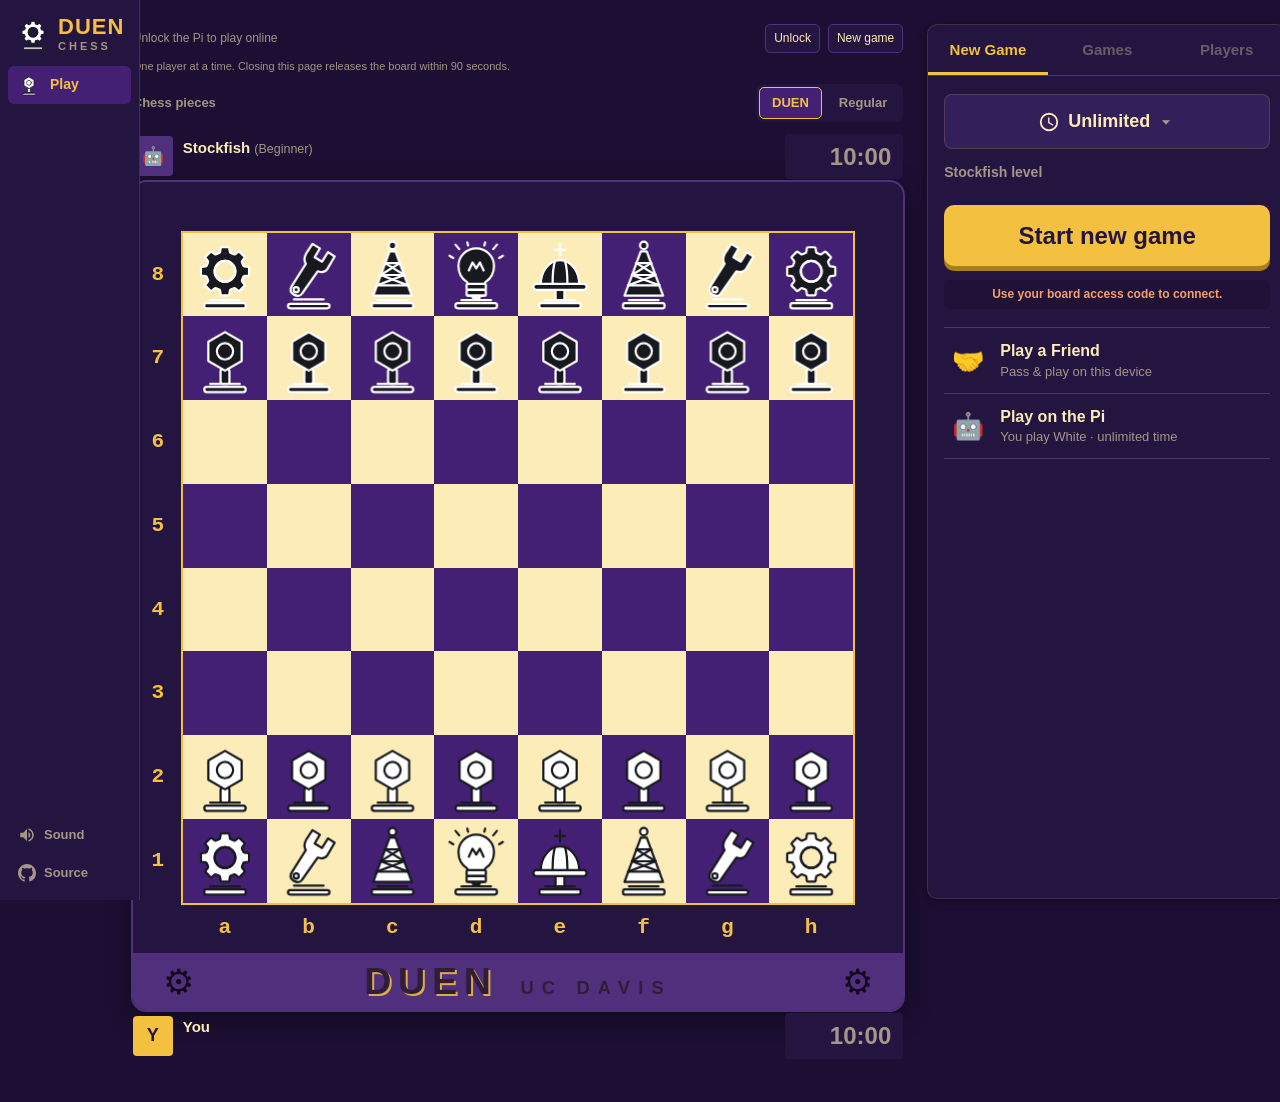
==== commit 2b011807: "Add exclusive board control with heartbeat and explicit release" ====
--- a/index.html
+++ b/index.html
@@ -44,7 +44,8 @@
 
 <main class="layout">
   <section class="board-column">
-    <div class="connection-bar"><span id="connection-status" role="status">Connecting to Raspberry Pi…</span><button id="reconnect-pi" type="button">Reconnect</button><button id="remote-newgame" type="button">New game</button></div>
+    <div class="connection-bar"><span id="connection-status" role="status">Connecting to Raspberry Pi…</span><button id="reconnect-pi" type="button">Reconnect</button><button id="remote-newgame" type="button">New game</button><button id="continue-board" class="hidden" type="button">Continue saved game</button><button id="release-board" class="hidden" type="button">Release board</button></div>
+    <p class="ownership-note">One player at a time. Closing this page releases the board within 90 seconds.</p>
     <div class="piece-style-control">
       <span id="piece-style-label">Chess pieces</span>
       <div class="piece-style-options" role="group" aria-labelledby="piece-style-label">
--- a/style.css
+++ b/style.css
@@ -499,3 +499,6 @@
 .access-overlay.hidden{display:none}.access-card{width:min(420px,100%);padding:28px;background:var(--panel);border:1px solid var(--frame-edge);border-radius:14px;display:grid;gap:14px}
 .access-card h2{margin:0;color:var(--text);font-size:23px}.access-card p{margin:0;font-size:14px;line-height:1.5;color:var(--muted)}
 .access-card label{font-size:13px;color:var(--text)}.access-card input{width:100%;border:1px solid var(--frame-edge);border-radius:5px;background:var(--frame);color:var(--text);padding:12px;font:inherit}.access-card #access-error{color:#ffacac}.access-card .btn-play{font-size:19px}.access-card button:disabled{opacity:.6;cursor:wait}
+
+.ownership-note{margin:-4px 0 10px;font-size:11px;line-height:1.4;color:var(--muted)}
+.connection-bar .watch-only{color:var(--gold);font-weight:600}.connection-bar button:disabled{opacity:.55;cursor:default}
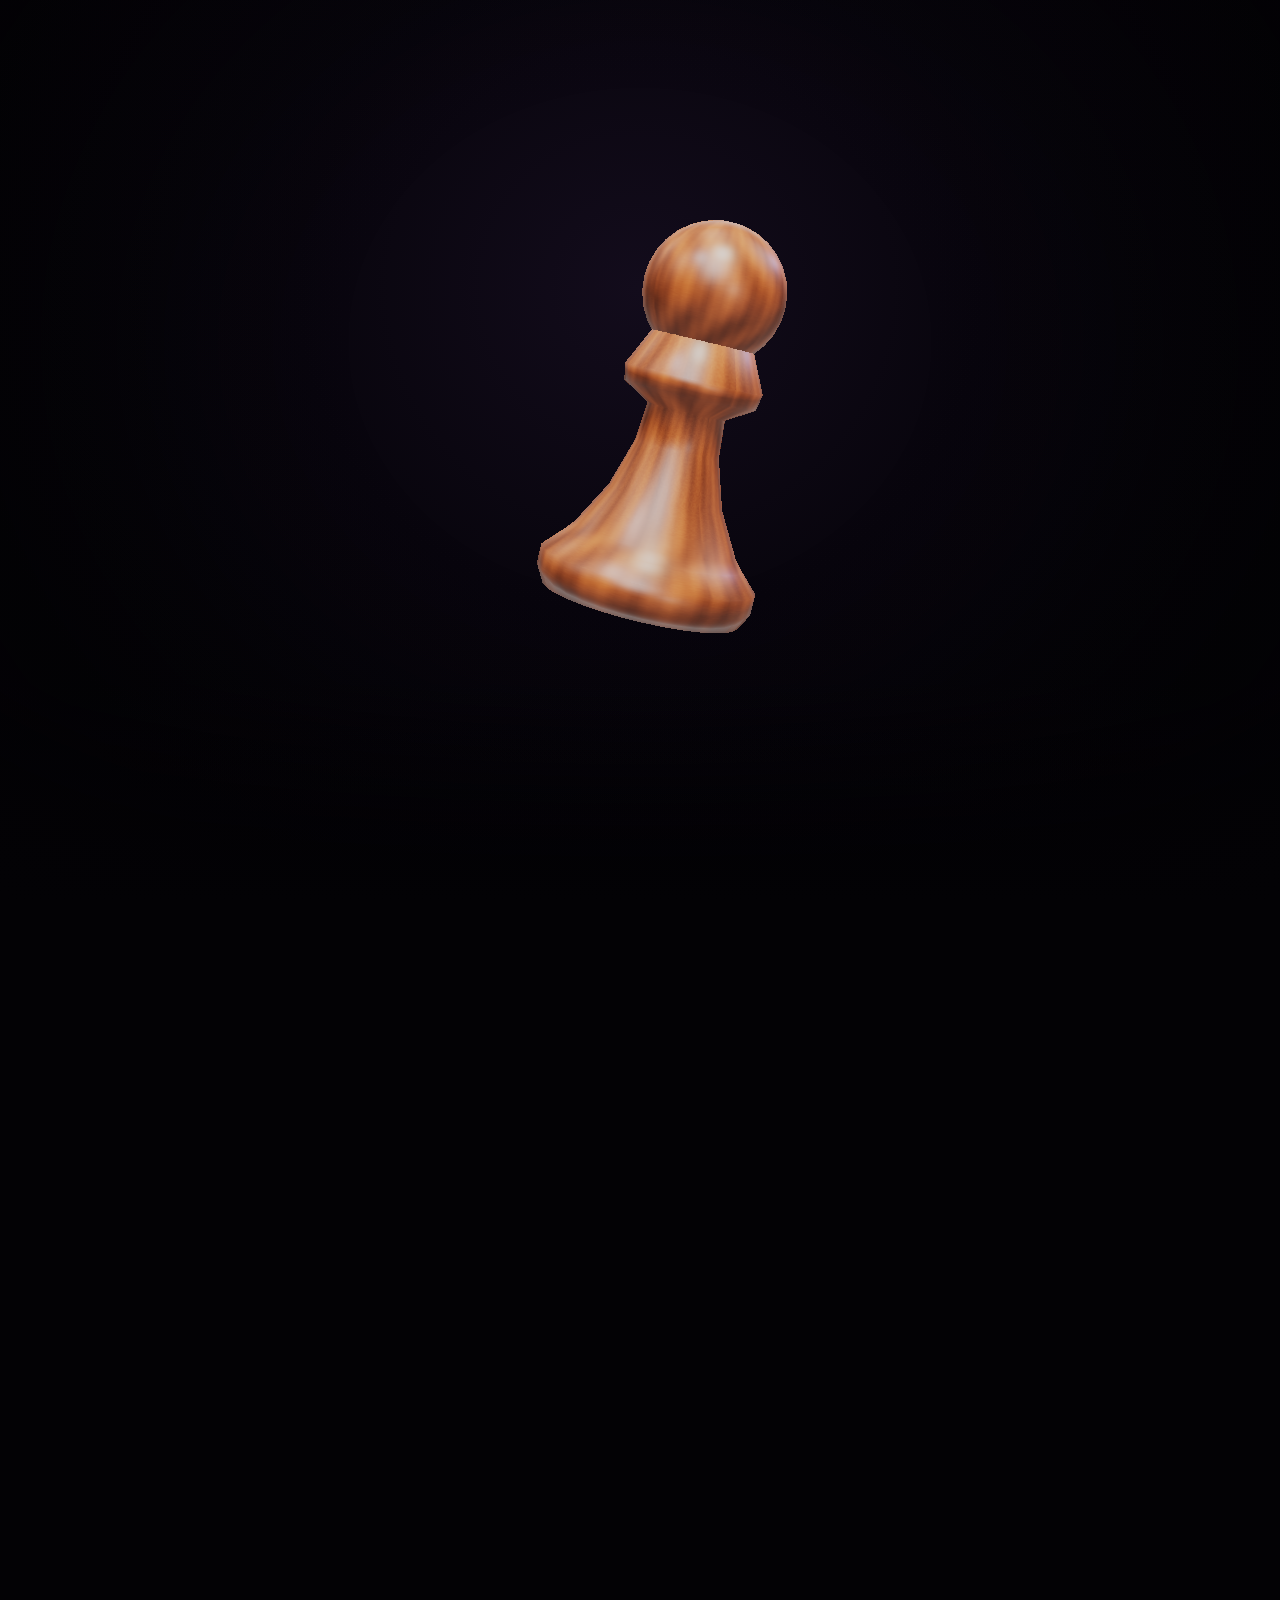
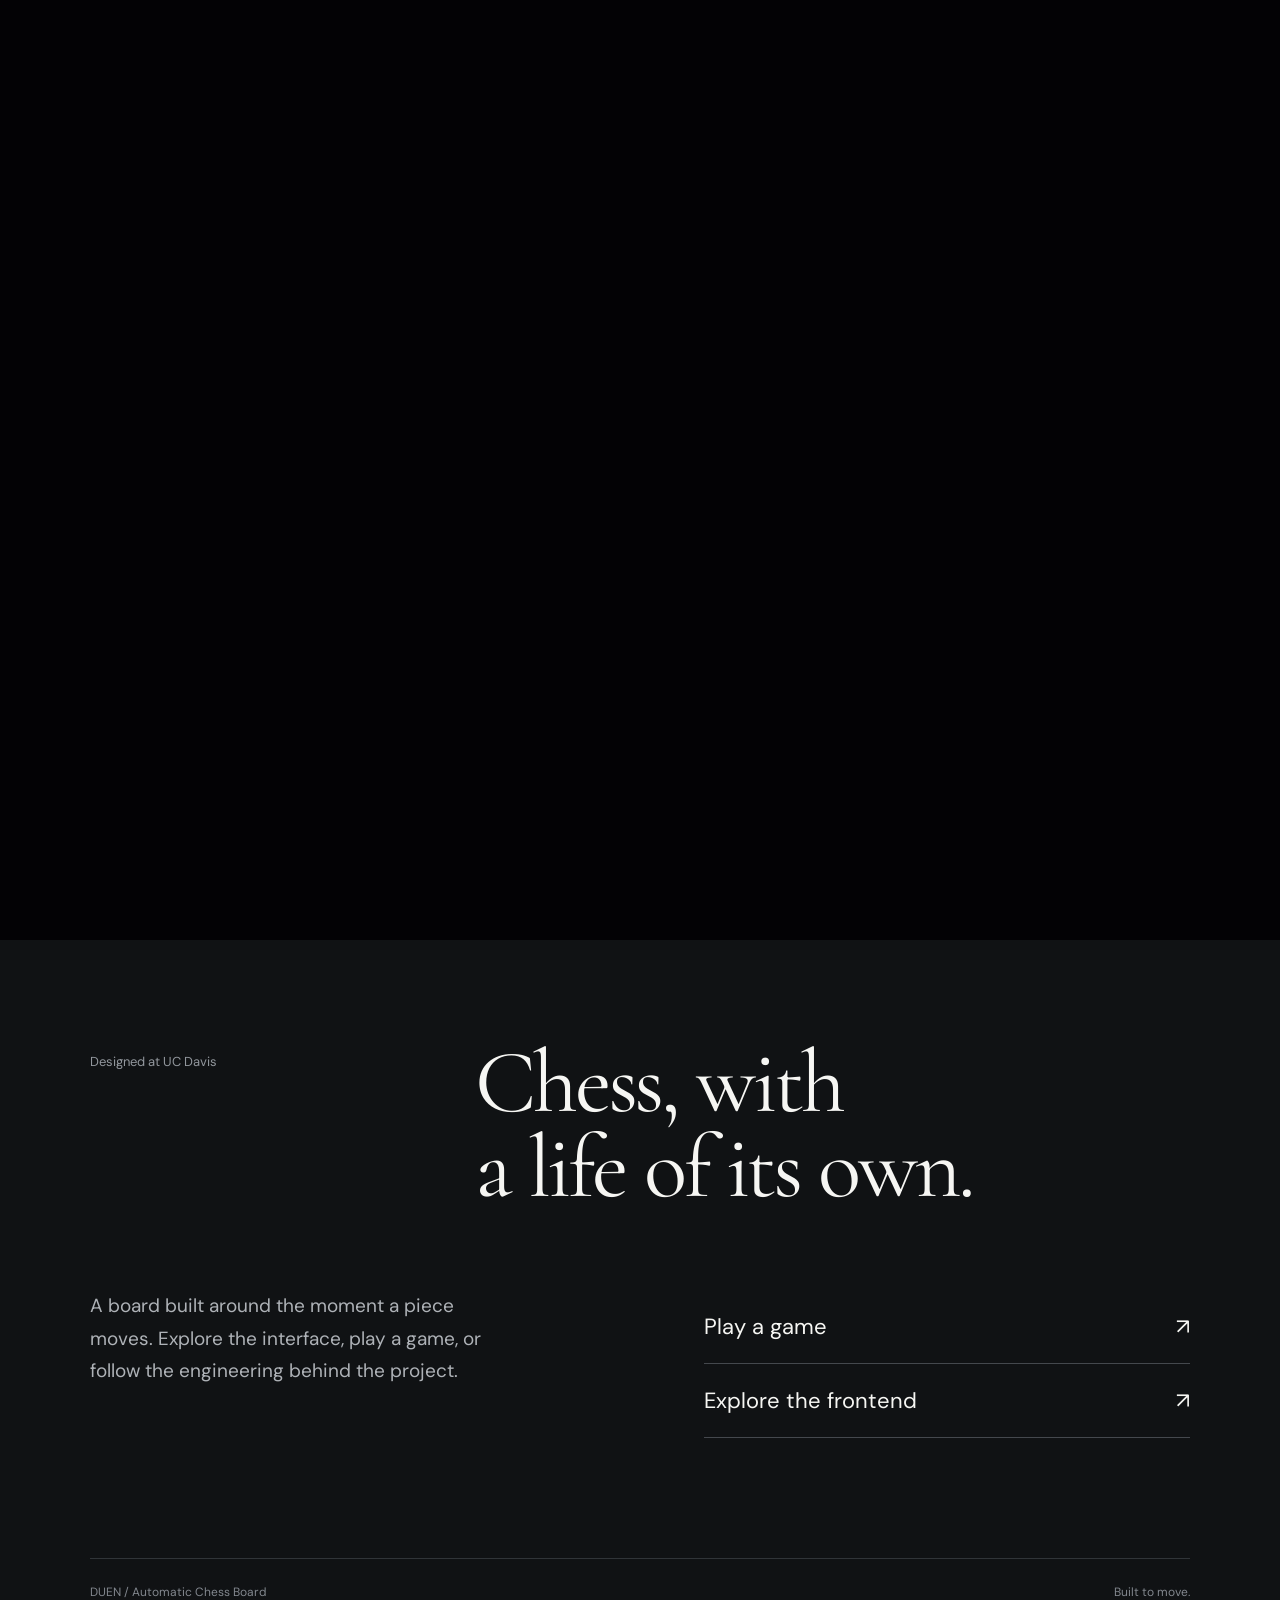
==== commit 31514b4b: "Publish the animated landing page with efficient dark-purple scene" ====
--- a/index.html
+++ b/index.html
@@ -1,223 +1,28 @@
-<!DOCTYPE html>
+<!doctype html>
 <html lang="en">
 <head>
-  <meta charset="utf-8">
-  <meta name="viewport" content="width=device-width, initial-scale=1">
-  <title>DUEN Chess</title>
-  <meta name="description" content="DUEN self-moving chess board: play Stockfish or a friend in the browser.">
-  <meta name="theme-color" content="#241440">
-  <link rel="icon" href="assets/pieces/wR.svg">
-  <link rel="stylesheet" href="style.css">
+<meta charset="utf-8"><meta name="viewport" content="width=device-width, initial-scale=1">
+<title>DUEN — Automatic Chess Board</title>
+<meta name="description" content="A physical game. A new way to move. Explore the DUEN automatic chess board.">
+<link rel="stylesheet" href="landing.css?v=quiet-stage-2">
+<script type="importmap">{"imports":{"three":"./assets/vendor/three.module.js","three/addons/":"./assets/vendor/addons/"}}</script>
 </head>
 <body>
-<div id="access-overlay" class="access-overlay hidden" role="dialog" aria-modal="true" aria-labelledby="access-title">
-  <form id="access-form" class="access-card">
-    <h2 id="access-title">Connect to your chessboard</h2>
-    <p>Enter the board access code to play through the Raspberry Pi from anywhere.</p>
-    <label for="access-code">Board access code</label>
-    <input id="access-code" type="password" autocomplete="current-password" required>
-    <p id="access-error" role="alert"></p>
-    <button id="access-submit" class="btn-play" type="submit">Connect</button>
-    <button id="access-local" class="btn-secondary" type="button">Play locally with a friend</button>
-  </form>
+<header class="masthead"><a class="wordmark" href="./">DUEN<span>Automatic chess</span></a><nav><a href="https://github.com/kennynakao/chess-website" target="_blank" rel="noopener">View on GitHub <span aria-hidden="true">↗</span></a><a class="play-link" href="play.html">Play chess <span aria-hidden="true">↗</span></a></nav></header>
+<main>
+<section class="journey" aria-label="The pawn's journey">
+<div class="stage">
+<canvas id="scene" aria-label="A wooden pawn falls onto e2 and advances to e4 while the camera follows"></canvas>
+<div class="vignette"></div><div class="mist"></div>
+<div class="chapter intro"><p class="opening-note">The next move is yours.</p><h1>Automatic<br>Chess Board<span class="period">.</span></h1><p class="intro-copy">A familiar game. An entirely new kind of movement.<br>From the first thought to the first move, the board becomes part of the experience.</p></div>
+<div class="chapter descent"><p>Choose your move. Watch it become real.</p><h2>From your screen.<br>To the real world.</h2><p class="story-copy">Every square holds a possibility.<br>Every move brings the game to life.</p></div>
+<div class="chapter arrival"><h2>Let the board<br>make its move.</h2><p>The king’s pawn advances. Two squares. Endless possibilities.<br>Your opening move is only the beginning.</p><a class="light-button" href="play.html">Enter the game <span>↗</span></a></div>
+
+
+<p id="scene-fallback" hidden>The interactive scene is unavailable on this device. You can still explore and play.</p>
 </div>
-
-<nav class="sidenav">
-  <a class="logo" href="./">
-    <img src="assets/pieces/wR.svg" alt="">
-    <span>DUEN<small>Chess</small></span>
-  </a>
-  <ul class="nav-items">
-    <li class="active"><a href="#"><img src="assets/pieces/wP.svg" alt=""><span>Play</span></a></li>
-  </ul>
-  <div class="nav-footer">
-    <button id="sound-toggle" class="nav-btn" type="button" title="Toggle sound">
-      <svg viewBox="0 0 24 24" width="18" height="18" aria-hidden="true"><path fill="currentColor" d="M3 9v6h4l5 5V4L7 9H3zm13.5 3A4.5 4.5 0 0 0 14 7.97v8.05c1.48-.73 2.5-2.25 2.5-4.02zM14 3.23v2.06c2.89.86 5 3.54 5 6.71s-2.11 5.85-5 6.71v2.06c4.01-.91 7-4.49 7-8.77s-2.99-7.86-7-8.77z"/></svg>
-      <span>Sound</span>
-    </button>
-    <a class="nav-btn" href="https://github.com/kennynakao/chess-website" target="_blank" rel="noopener">
-      <svg viewBox="0 0 16 16" width="18" height="18" aria-hidden="true"><path fill="currentColor" d="M8 0C3.58 0 0 3.58 0 8c0 3.54 2.29 6.53 5.47 7.59.4.07.55-.17.55-.38 0-.19-.01-.82-.01-1.49-2.01.37-2.53-.49-2.69-.94-.09-.23-.48-.94-.82-1.13-.28-.15-.68-.52-.01-.53.63-.01 1.08.58 1.23.82.72 1.21 1.87.87 2.33.66.07-.52.28-.87.51-1.07-1.78-.2-3.64-.89-3.64-3.95 0-.87.31-1.59.82-2.15-.08-.2-.36-1.02.08-2.12 0 0 .67-.21 2.2.82.64-.18 1.32-.27 2-.27.68 0 1.36.09 2 .27 1.53-1.04 2.2-.82 2.2-.82.44 1.1.16 1.92.08 2.12.51.56.82 1.27.82 2.15 0 3.07-1.87 3.75-3.65 3.95.29.25.54.73.54 1.48 0 1.07-.01 1.93-.01 2.2 0 .21.15.46.55.38A8.013 8.013 0 0 0 16 8c0-4.42-3.58-8-8-8z"/></svg>
-      <span>Source</span>
-    </a>
-  </div>
-</nav>
-
-<main class="layout">
-  <section class="board-column">
-    <div class="connection-bar"><span id="connection-status" role="status">Connecting to Raspberry Pi…</span><button id="reconnect-pi" type="button">Reconnect</button><button id="remote-newgame" type="button">New game</button><button id="continue-board" class="hidden" type="button">Continue saved game</button><button id="release-board" class="hidden" type="button">Release board</button></div>
-    <p class="ownership-note">One player at a time. Closing this page releases the board within 90 seconds.</p>
-    <div class="piece-style-control">
-      <span id="piece-style-label">Chess pieces</span>
-      <div class="piece-style-options" role="group" aria-labelledby="piece-style-label">
-        <button type="button" data-piece-style="duen" aria-pressed="true">DUEN</button>
-        <button type="button" data-piece-style="regular" aria-pressed="false">Regular</button>
-      </div>
-    </div>
-    <div class="player-bar" id="player-top">
-      <div class="avatar"></div>
-      <div class="player-meta">
-        <div class="player-name"></div>
-        <div class="captured"></div>
-      </div>
-      <div class="clock">10:00</div>
-    </div>
-
-    <div class="board-frame">
-      <div class="frame-inner">
-        <div class="ranks" id="ranks"></div>
-        <div class="files" id="files"></div>
-        <div class="board-wrap">
-          <div id="board" class="board">
-            <div class="squares" id="squares"></div>
-            <div class="pieces" id="pieces"></div>
-            <svg id="premove-arrow" class="premove-arrow" viewBox="0 0 8 8" aria-label="Queued premove" role="img"></svg>
-            <div class="promo hidden" id="promo"></div>
-          </div>
-          <div class="toast hidden" id="toast"></div>
-        </div>
-      </div>
-      <div class="frame-bar">
-        <span class="gear" aria-hidden="true">&#x2699;&#xFE0E;</span>
-        <span class="brand">DUEN<small>UC Davis</small></span>
-        <span class="gear" aria-hidden="true">&#x2699;&#xFE0E;</span>
-      </div>
-    </div>
-
-    <div class="player-bar" id="player-bottom">
-      <div class="avatar"></div>
-      <div class="player-meta">
-        <div class="player-name"></div>
-        <div class="captured"></div>
-      </div>
-      <div class="clock">10:00</div>
-    </div>
-  </section>
-
-  <aside class="sidebar">
-    <!-- New game panel -->
-    <div class="panel" id="panel-new">
-      <div class="tabs">
-        <button class="tab active" type="button">New Game</button>
-        <button class="tab" type="button" disabled>Games</button>
-        <button class="tab" type="button" disabled>Players</button>
-      </div>
-
-      <div class="panel-body">
-        <div class="tc-picker">
-          <button class="tc-button" id="tc-button" type="button" aria-expanded="false">
-            <svg viewBox="0 0 24 24" width="22" height="22" aria-hidden="true"><path fill="currentColor" d="M12 2a10 10 0 1 0 0 20 10 10 0 0 0 0-20zm0 18a8 8 0 1 1 0-16 8 8 0 0 1 0 16zm.5-13H11v6l5.25 3.15.75-1.23-4.5-2.67z"/></svg>
-            <span id="tc-label">10 min</span>
-            <svg class="chev" viewBox="0 0 24 24" width="20" height="20" aria-hidden="true"><path fill="currentColor" d="M7 10l5 5 5-5z"/></svg>
-          </button>
-          <div class="tc-menu hidden" id="tc-menu"></div>
-        </div>
-
-        <div class="level-row hidden" id="level-row">
-          <span class="label">Stockfish level</span>
-          <div class="level-pick" id="level-pick"></div>
-        </div>
-
-        <button class="btn-play" id="play-btn" type="button">Play</button>
-
-        <div class="backend-status" id="backend-status">Connecting to Raspberry Pi…</div>
-
-        <div class="color-row" id="color-row">
-          <span class="label">I play as</span>
-          <div class="color-pick" id="color-pick">
-            <button type="button" data-color="w" title="White"><img src="assets/pieces/wK.svg" alt="White"></button>
-            <button type="button" data-color="random" title="Random" class="on"><span class="q">?</span></button>
-            <button type="button" data-color="b" title="Black"><img src="assets/pieces/bK.svg" alt="Black"></button>
-          </div>
-        </div>
-
-        <ul class="mode-list">
-          <li>
-            <button type="button" id="play-friend">
-              <span class="mode-icon">🤝</span>
-              <span class="mode-text"><strong>Play a Friend</strong><small>Pass &amp; play on this device</small></span>
-            </button>
-          </li>
-          <li>
-            <button type="button" id="play-bot">
-              <span class="mode-icon">🤖</span>
-              <span class="mode-text"><strong id="play-bot-title">Play Stockfish</strong><small id="play-bot-sub">Through the chess_game backend</small></span>
-            </button>
-          </li>
-        </ul>
-      </div>
-    </div>
-
-    <!-- In-game panel -->
-    <div class="panel hidden" id="panel-game">
-      <div class="game-head">
-        <svg viewBox="0 0 24 24" width="20" height="20" aria-hidden="true"><path fill="currentColor" d="M12 2a10 10 0 1 0 0 20 10 10 0 0 0 0-20zm0 18a8 8 0 1 1 0-16 8 8 0 0 1 0 16zm.5-13H11v6l5.25 3.15.75-1.23-4.5-2.67z"/></svg>
-        <span id="game-title">10 min • Rapid</span>
-      </div>
-
-      <div class="moves" id="moves"></div>
-
-      <div class="confirm hidden" id="confirm">
-        <span id="confirm-text">Resign?</span>
-        <button type="button" id="confirm-yes" class="small-btn yes">Yes</button>
-        <button type="button" id="confirm-no" class="small-btn">No</button>
-      </div>
-
-      <div class="controls">
-        <div class="ctrl-group">
-          <button type="button" id="btn-draw" class="ctrl" title="Offer draw"><span class="half">½</span><span>Draw</span></button>
-          <button type="button" id="btn-resign" class="ctrl" title="Resign">
-            <svg viewBox="0 0 24 24" width="18" height="18" aria-hidden="true"><path fill="currentColor" d="M14.4 6 14 4H5v17h2v-7h5.6l.4 2h7V6z"/></svg>
-            <span id="resign-label">Resign</span>
-          </button>
-          <button type="button" id="btn-takeback" class="ctrl" title="Take back">
-            <svg viewBox="0 0 24 24" width="18" height="18" aria-hidden="true"><path fill="currentColor" d="M12.5 8c-2.65 0-5.05.99-6.9 2.6L2 7v9h9l-3.62-3.62c1.39-1.16 3.16-1.88 5.12-1.88 3.54 0 6.55 2.31 7.6 5.5l2.37-.78C21.08 11.03 17.15 8 12.5 8z"/></svg>
-            <span>Takeback</span>
-          </button>
-        </div>
-        <div class="ctrl-group nav-group">
-          <button type="button" id="nav-first" class="ctrl icon" title="First move">⏮</button>
-          <button type="button" id="nav-prev" class="ctrl icon" title="Previous move">◀</button>
-          <button type="button" id="nav-next" class="ctrl icon" title="Next move">▶</button>
-          <button type="button" id="nav-last" class="ctrl icon" title="Last move">⏭</button>
-          <button type="button" id="btn-flip" class="ctrl icon" title="Flip board">
-            <svg viewBox="0 0 24 24" width="18" height="18" aria-hidden="true"><path fill="currentColor" d="M16 17.01V10h-2v7.01h-3L15 21l4-3.99h-3zM9 3 5 6.99h3V14h2V6.99h3L9 3z"/></svg>
-          </button>
-        </div>
-      </div>
-
-      <div class="after-game hidden" id="after-game">
-        <button type="button" id="btn-rematch" class="btn-secondary">Rematch</button>
-        <button type="button" id="btn-newgame" class="btn-play small">New Game</button>
-      </div>
-      <div class="export-row">
-        <button type="button" id="btn-pgn" class="link-btn">Copy PGN</button>
-        <button type="button" id="btn-fen" class="link-btn">Copy FEN</button>
-      </div>
-    </div>
-  </aside>
+</section>
+<section class="details" id="details"><div class="details-top"><p>Designed at UC Davis</p><h2>Chess, with<br>a life of its own.</h2></div><div class="details-bottom"><p>A board built around the moment a piece moves. Explore the interface, play a game, or follow the engineering behind the project.</p><div class="links"><a href="play.html">Play a game <span>↗</span></a><a href="https://github.com/kennynakao/chess-website" target="_blank" rel="noopener">Explore the frontend <span>↗</span></a></div></div><footer><span>DUEN / Automatic Chess Board</span><span>Built to move.</span></footer></section>
 </main>
-
-<!-- Game over modal -->
-<div class="modal hidden" id="modal">
-  <div class="modal-card">
-    <button type="button" class="modal-close" id="modal-close" aria-label="Close">×</button>
-    <div class="modal-header" id="modal-header">
-      <h2 id="modal-title">You Won!</h2>
-      <p id="modal-sub">by checkmate</p>
-    </div>
-    <div class="modal-players">
-      <div class="mp"><div class="avatar" id="modal-av-w"></div><span id="modal-name-w">White</span></div>
-      <div class="mp-score" id="modal-score">1 - 0</div>
-      <div class="mp"><div class="avatar" id="modal-av-b"></div><span id="modal-name-b">Black</span></div>
-    </div>
-    <div class="modal-actions">
-      <button type="button" id="modal-rematch" class="btn-play">Rematch</button>
-      <button type="button" id="modal-new" class="btn-secondary">New Game</button>
-    </div>
-  </div>
-</div>
-
-<script src="chess.js"></script>
-<script src="app.js"></script>
-</body>
-</html>
+<script type="module" src="landing.js?v=quiet-stage-2"></script>
+</body></html>
--- a/landing.css
+++ b/landing.css
@@ -0,0 +1,21 @@
+@import url('https://fonts.googleapis.com/css2?family=Cormorant+Garamond:wght@400;500;600&family=DM+Sans:wght@400;500;600;700&display=swap');
+:root{color-scheme:dark;--black:#030205;--white:#f6f6f3;--silver:#a7aaae;--line:#303236}
+*{box-sizing:border-box}html{scroll-behavior:smooth}body{margin:0;background:var(--black);color:var(--white);font-family:'DM Sans',sans-serif}a{color:inherit;text-decoration:none}a:focus-visible{outline:2px solid white;outline-offset:7px}.masthead{position:absolute;top:0;left:0;width:100%;height:110px;z-index:10;display:flex;align-items:center;justify-content:space-between;padding:0 5vw}.wordmark{font-family:Manrope,sans-serif;font-weight:800;font-size:27px;letter-spacing:-1.4px;display:flex;align-items:center;gap:24px}.wordmark span{font-family:'DM Sans',sans-serif;font-size:12px;font-weight:400;letter-spacing:0;color:#aeb0b4;border-left:1px solid #444;padding-left:24px}nav{display:flex;align-items:center;gap:34px;font-size:13px}nav span{margin-left:13px}.play-link{border:1px solid #626469;padding:13px 21px;border-radius:28px}.play-link:hover{background:white;color:#090a0b}.journey{height:460vh;height:460svh}.stage{height:100vh;height:100svh;position:sticky;top:0;overflow:hidden;background:radial-gradient(ellipse at 50% 32%,#130c1c 0%,#08050d 38%,#030205 76%)}#scene{position:absolute;inset:0;width:100%;height:100%;z-index:1}.vignette{position:absolute;inset:0;background:radial-gradient(ellipse at 50% 38%,transparent 32%,rgba(3,2,5,.45) 78%,#030205 100%),linear-gradient(0deg,#030205,transparent 24%);pointer-events:none;z-index:2}.mist{display:none}.chapter{position:absolute;z-index:3;pointer-events:none}.chapter a{pointer-events:auto}.intro{left:7vw;top:27%;width:65%}.opening-note{font-size:14px;color:#b9bdc2;margin:0 0 32px}.intro h1{font-family:Manrope,sans-serif;font-size:clamp(58px,7.5vw,122px);line-height:1.02;letter-spacing:-.065em;font-weight:500;margin:0}.period{color:#a4a8ad}.intro-copy{font-size:15px;line-height:1.7;color:#a7aaae;margin-top:32px}.descent{left:7vw;top:37%;opacity:0}.descent p{font-size:14px;color:#b9bdc2}.chapter h2{font-family:Manrope,sans-serif;font-size:clamp(38px,5vw,78px);font-weight:500;line-height:1.07;letter-spacing:-.055em;margin:20px 0}.arrival{left:7vw;top:27%;opacity:0}.arrival p{color:#b9bdc2;line-height:1.7;font-size:15px}.light-button{margin-top:28px;display:inline-flex;gap:40px;border-radius:32px;background:#f2f2ef;color:#111;padding:17px 25px;font-size:14px}.scene-bottom{position:absolute;bottom:42px;left:5vw;right:5vw;z-index:4;display:flex;justify-content:space-between;align-items:center;font-size:12px;color:#a0a5aa}.scene-bottom a{color:#e4e5e6}.scene-bottom a span{margin-left:18px}.progress{position:absolute;bottom:0;height:2px;background:#ffffff12;left:0;right:0;z-index:4}#progress-bar{height:100%;width:0;background:#e1e3e5}#scene-fallback{position:absolute;bottom:100px;left:7vw;z-index:5;font-size:13px;color:#aaa;max-width:300px}.details{position:relative;z-index:5;background:#101214;padding:100px 7vw 30px}.details-top{display:flex;justify-content:space-between;gap:40px}.details-top p{font-size:13px;color:#92979d}.details h2{font-family:Manrope,sans-serif;font-size:clamp(44px,7vw,100px);letter-spacing:-.06em;line-height:1.05;font-weight:500;margin:0;width:65%}.details-bottom{display:grid;grid-template-columns:1fr 1fr;gap:10vw;margin:80px 0 120px}.details-bottom p{font-size:19px;line-height:1.7;max-width:430px;color:#aeb2b7;margin:0}.links a{display:flex;justify-content:space-between;border-bottom:1px solid #44484d;padding:22px 0;font-size:22px}.links a:hover{color:#b6bac2}footer{display:flex;justify-content:space-between;font-size:12px;color:#82878e;border-top:1px solid #303438;padding-top:25px}
+@media(max-width:700px){.masthead{height:86px;padding:0 6vw}.wordmark span{display:none}nav{gap:20px;font-size:11px}nav a:first-child{display:none}.intro{top:22%;left:7vw;width:90%}.intro h1{font-size:clamp(49px,12vw,82px)}.opening-note{margin-bottom:22px}.intro-copy{font-size:13px}.descent,.arrival{top:22%;width:90%}.chapter h2{font-size:11vw}.scene-bottom{bottom:28px}.scene-bottom>span:first-child{display:none}.details{padding-top:65px}.details-top{display:block}.details h2{width:100%;margin-top:30px}.details-bottom{grid-template-columns:1fr;margin:45px 0 70px;gap:30px}.details-bottom p{font-size:16px}.links a{font-size:19px}footer{font-size:10px}.arrival p{max-width:200px}}
+@media(prefers-reduced-motion:reduce){html{scroll-behavior:auto}.journey{height:150svh}}
+
+.masthead{position:fixed;opacity:0;pointer-events:none;transition:opacity .4s}.masthead.visible{opacity:1;pointer-events:auto}
+.intro,.descent,.arrival{left:7vw;top:20%;width:55%;opacity:0;visibility:hidden}
+.intro h1,.chapter h2,.details h2{font-family:'Cormorant Garamond',Georgia,serif;font-weight:400;letter-spacing:-.035em;line-height:.95}
+.intro h1{font-size:clamp(60px,8vw,124px)}.chapter h2{font-size:clamp(48px,6vw,90px)}
+.opening-note,.intro-copy,.descent p,.arrival p{display:none}
+
+@media(max-width:700px){.intro,.descent,.arrival{top:18%;width:85%}.intro h1{font-size:15vw}.chapter h2{font-size:12vw}}
+
+.masthead:not(.visible){visibility:hidden}
+
+.intro,.descent,.arrival{left:50%;top:50%;width:min(900px,86vw);text-align:center;transform:translate(-50%,-50%)!important;text-shadow:0 3px 30px #000,0 0 90px #000}
+.intro h1{font-size:clamp(56px,7.5vw,115px)}
+.intro-copy,.descent p,.arrival p{display:block;color:#ddd5e5;max-width:570px;margin:26px auto 0;font-size:clamp(14px,1.3vw,18px);line-height:1.7}
+.descent>p:first-child{font-size:14px}.light-button{text-shadow:none}
+@media(max-width:700px){.intro,.descent,.arrival{width:88vw}.intro h1{font-size:15vw}.intro-copy,.descent p,.arrival p{font-size:14px}}
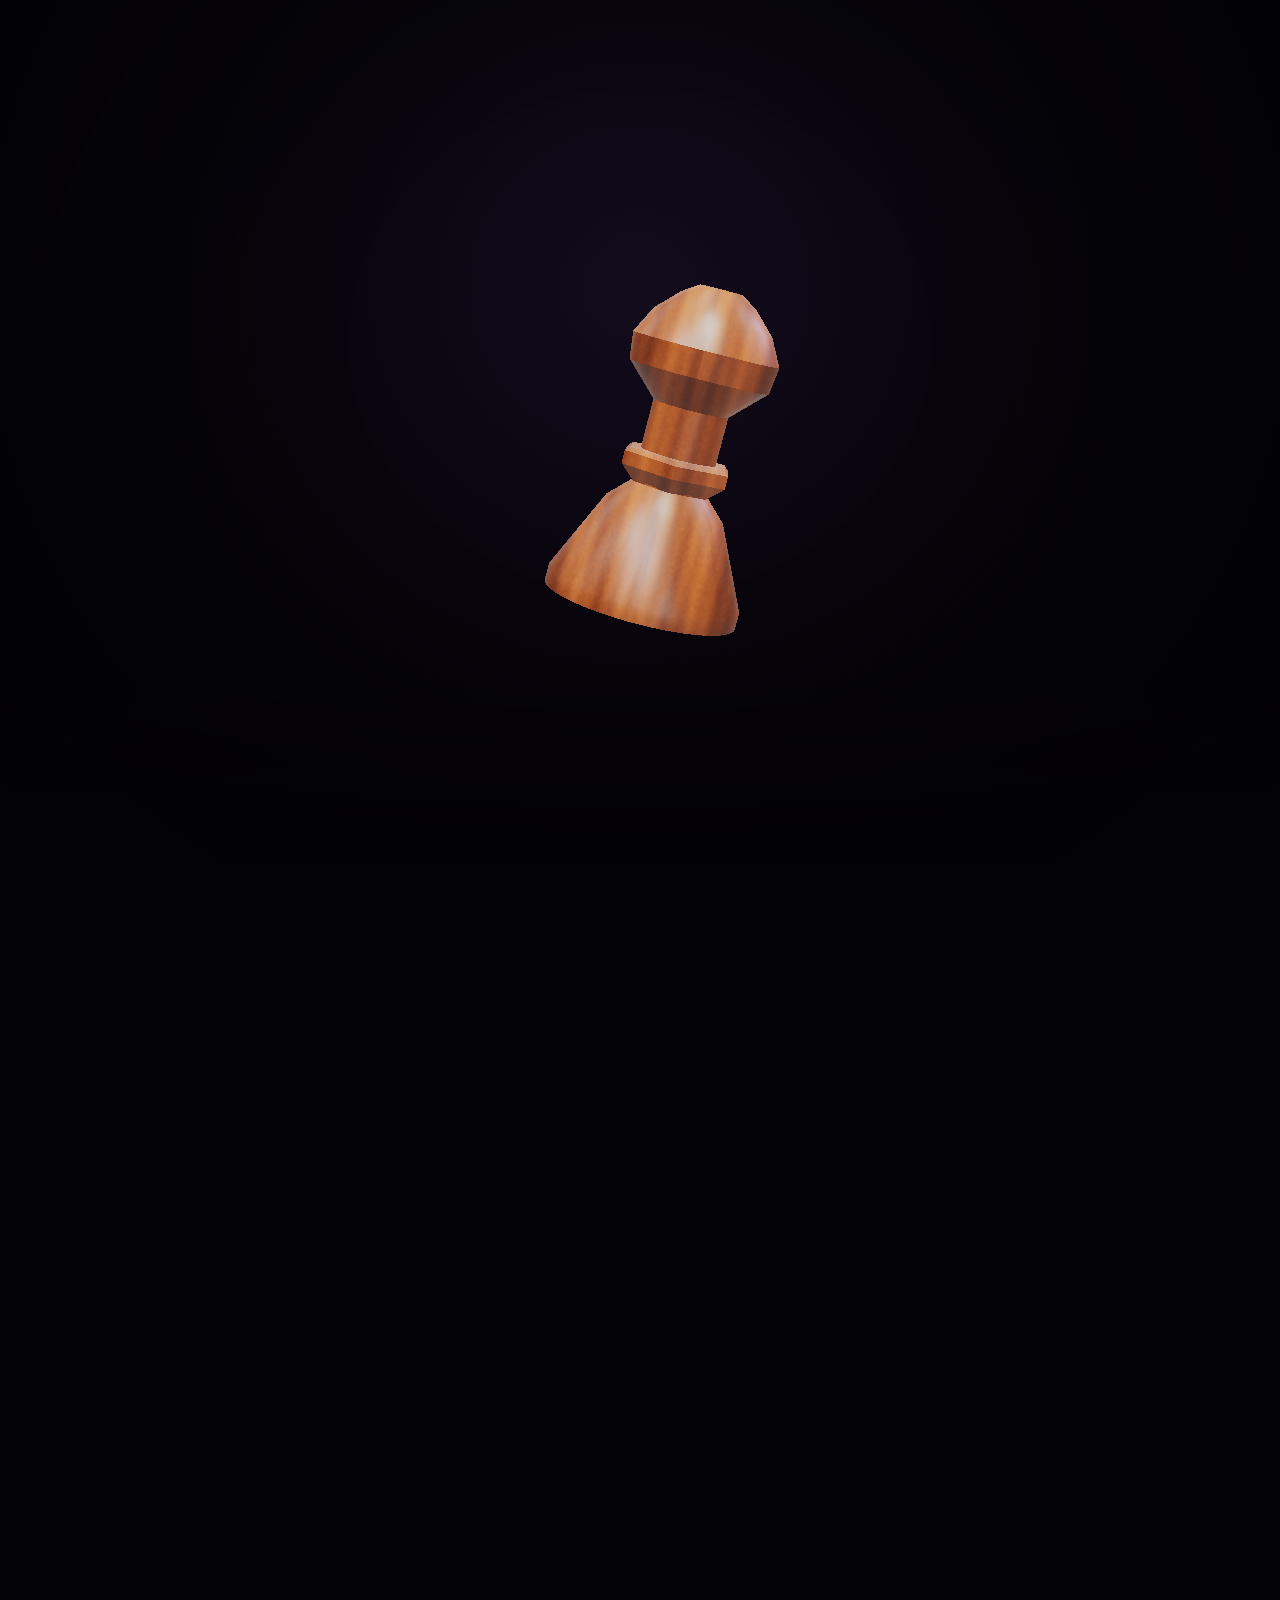
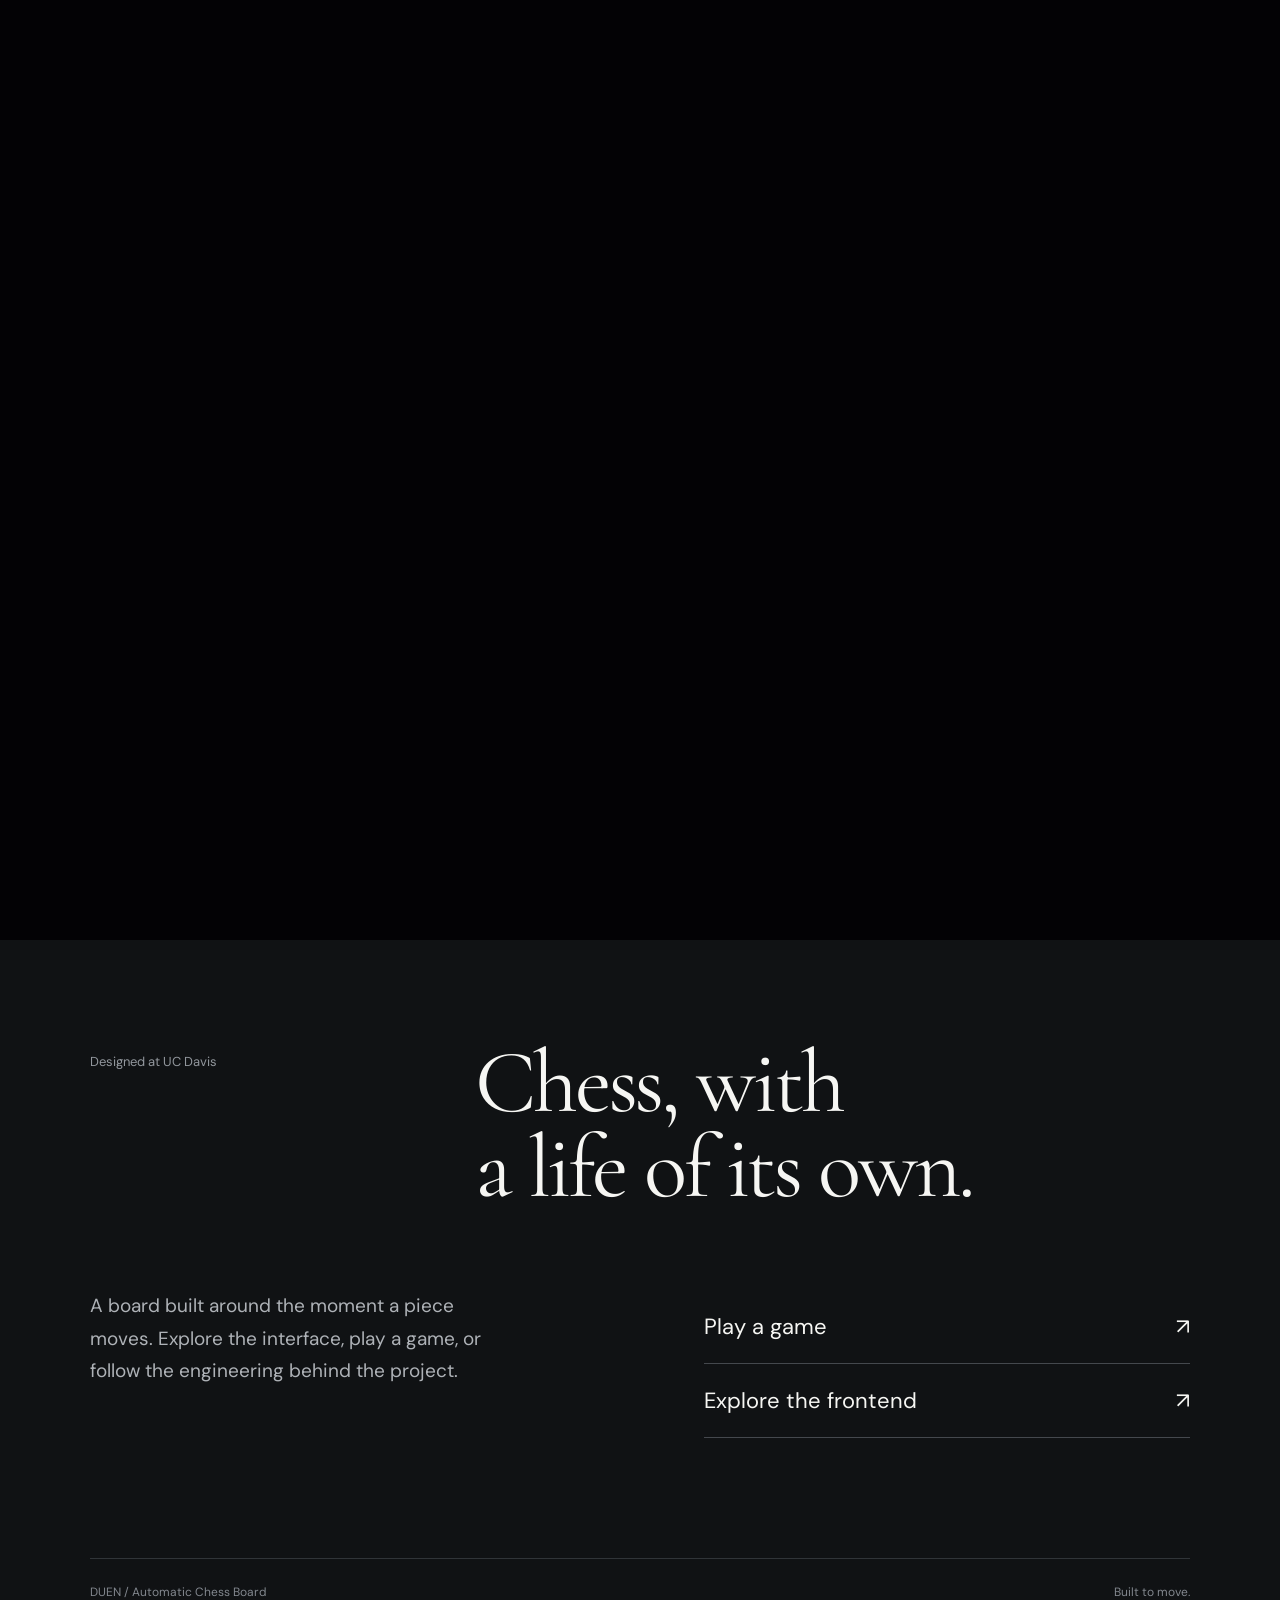
==== commit 8e98675e: "Use the STL chess piece models in the landing scene" ====
--- a/index.html
+++ b/index.html
@@ -24,5 +24,5 @@
 </section>
 <section class="details" id="details"><div class="details-top"><p>Designed at UC Davis</p><h2>Chess, with<br>a life of its own.</h2></div><div class="details-bottom"><p>A board built around the moment a piece moves. Explore the interface, play a game, or follow the engineering behind the project.</p><div class="links"><a href="play.html">Play a game <span>↗</span></a><a href="https://github.com/kennynakao/chess-website" target="_blank" rel="noopener">Explore the frontend <span>↗</span></a></div></div><footer><span>DUEN / Automatic Chess Board</span><span>Built to move.</span></footer></section>
 </main>
-<script type="module" src="landing.js?v=quiet-stage-2"></script>
+<script type="module" src="landing.js?v=stl-pieces-1"></script>
 </body></html>
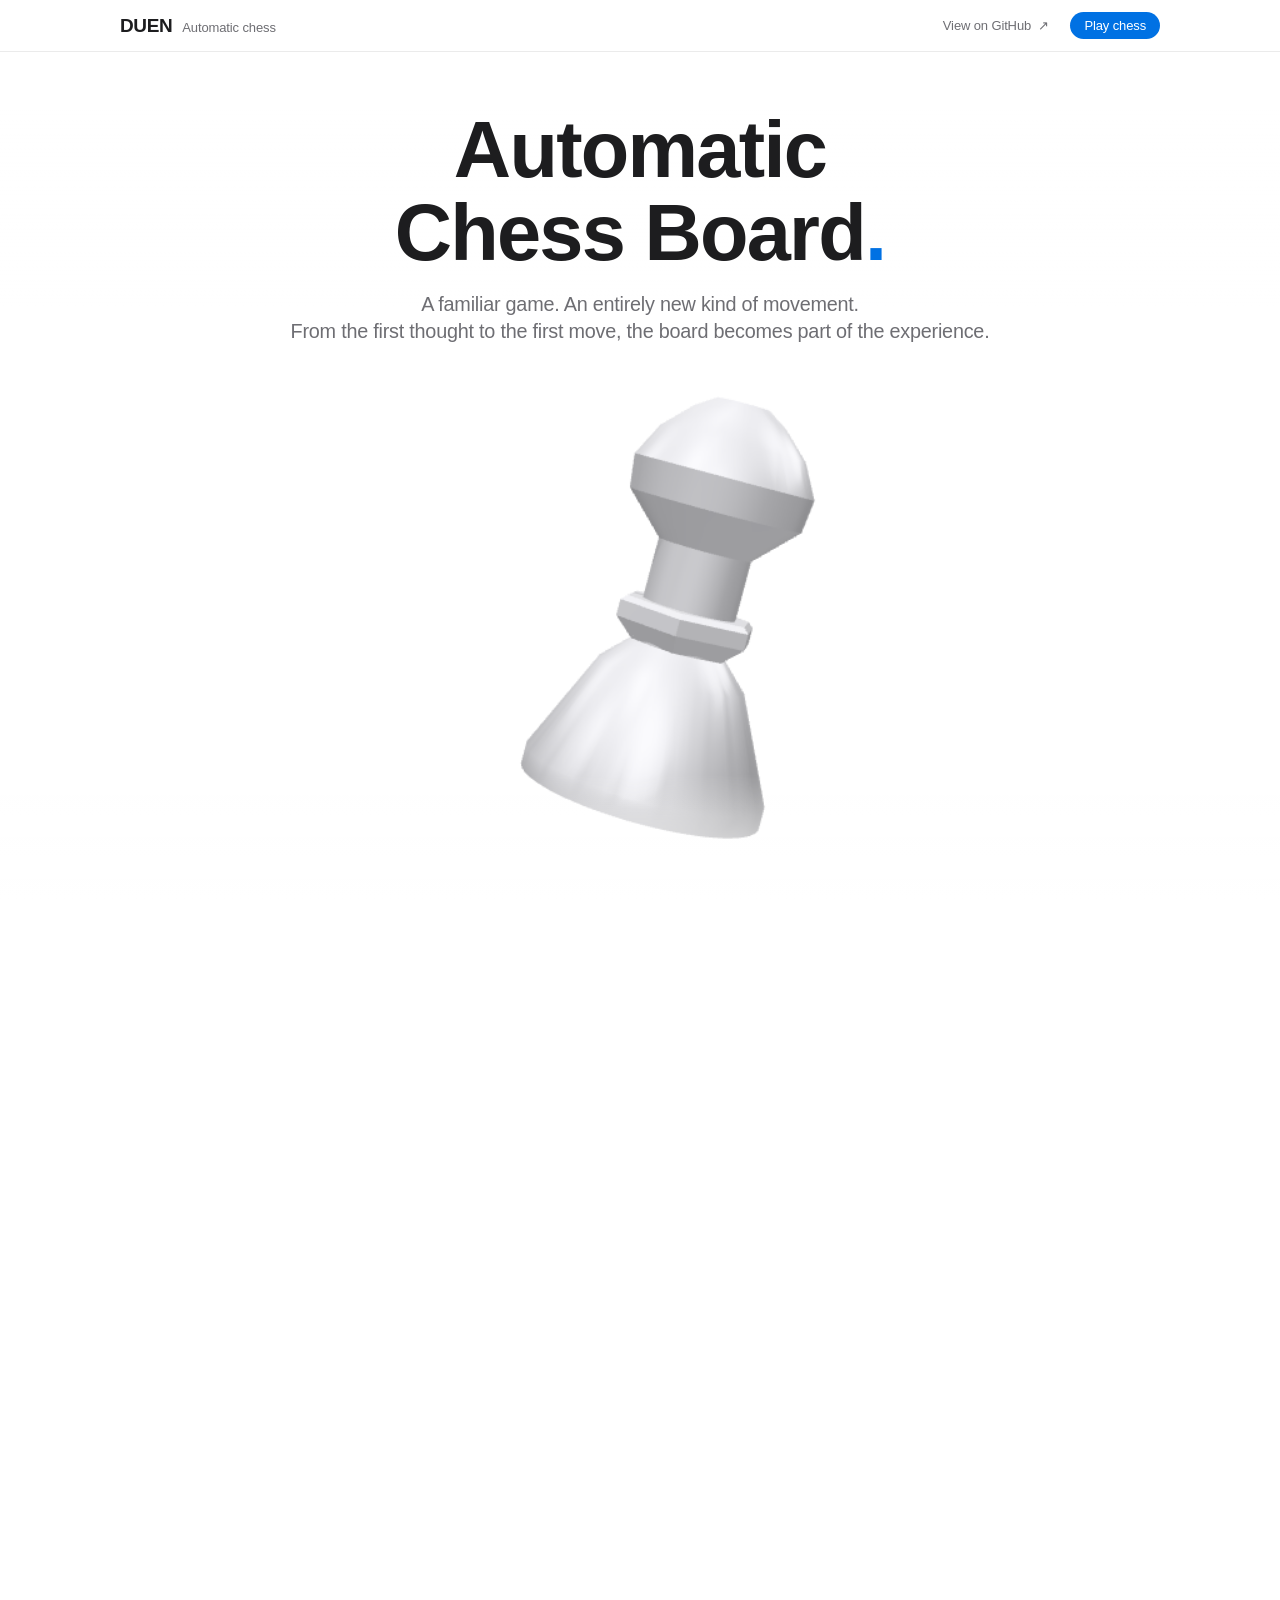
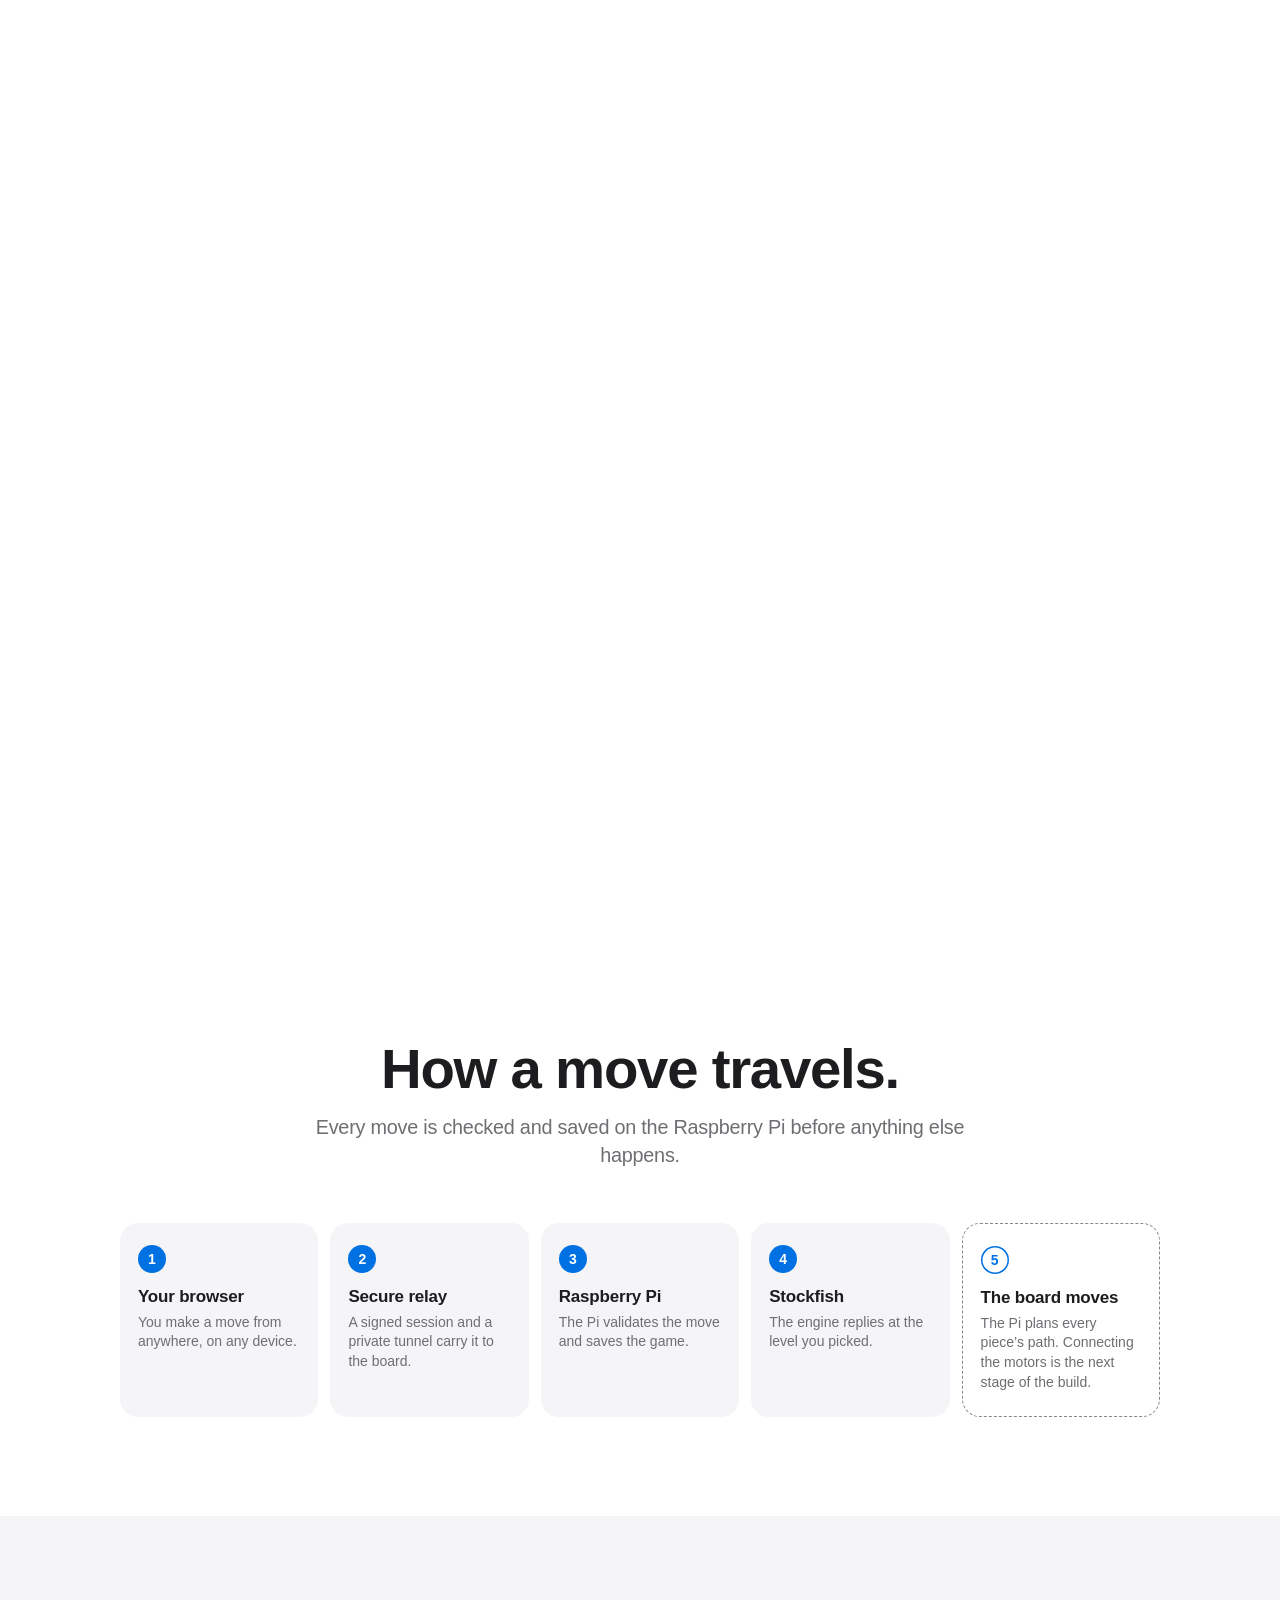
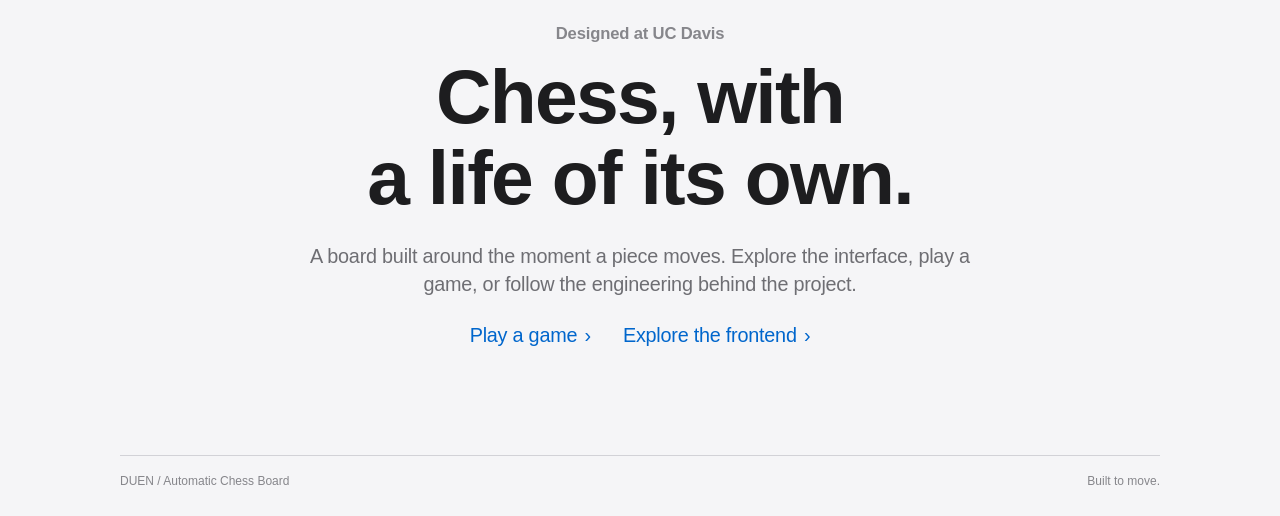
==== commit 194b8d45: "Restyle the landing page in white and add the DUEN concept with its walkthrough" ====
--- a/index.html
+++ b/index.html
@@ -4,25 +4,27 @@
 <meta charset="utf-8"><meta name="viewport" content="width=device-width, initial-scale=1">
 <title>DUEN — Automatic Chess Board</title>
 <meta name="description" content="A physical game. A new way to move. Explore the DUEN automatic chess board.">
-<link rel="stylesheet" href="landing.css?v=quiet-stage-2">
+<meta name="theme-color" content="#ffffff">
+<link rel="stylesheet" href="landing.css?v=white-1">
 <script type="importmap">{"imports":{"three":"./assets/vendor/three.module.js","three/addons/":"./assets/vendor/addons/"}}</script>
 </head>
 <body>
-<header class="masthead"><a class="wordmark" href="./">DUEN<span>Automatic chess</span></a><nav><a href="https://github.com/kennynakao/chess-website" target="_blank" rel="noopener">View on GitHub <span aria-hidden="true">↗</span></a><a class="play-link" href="play.html">Play chess <span aria-hidden="true">↗</span></a></nav></header>
+<header class="masthead"><a class="wordmark" href="./">DUEN<span>Automatic chess</span></a><nav><a href="https://github.com/kennynakao/chess-website" target="_blank" rel="noopener">View on GitHub <span aria-hidden="true">↗</span></a><a class="play-link" href="play.html">Play chess</a></nav></header>
 <main>
 <section class="journey" aria-label="The pawn's journey">
 <div class="stage">
-<canvas id="scene" aria-label="A wooden pawn falls onto e2 and advances to e4 while the camera follows"></canvas>
-<div class="vignette"></div><div class="mist"></div>
+<canvas id="scene" aria-label="A chess pawn falls onto e2 and advances to e4 while the camera follows"></canvas>
+<div class="scrim"></div>
 <div class="chapter intro"><p class="opening-note">The next move is yours.</p><h1>Automatic<br>Chess Board<span class="period">.</span></h1><p class="intro-copy">A familiar game. An entirely new kind of movement.<br>From the first thought to the first move, the board becomes part of the experience.</p></div>
 <div class="chapter descent"><p>Choose your move. Watch it become real.</p><h2>From your screen.<br>To the real world.</h2><p class="story-copy">Every square holds a possibility.<br>Every move brings the game to life.</p></div>
-<div class="chapter arrival"><h2>Let the board<br>make its move.</h2><p>The king’s pawn advances. Two squares. Endless possibilities.<br>Your opening move is only the beginning.</p><a class="light-button" href="play.html">Enter the game <span>↗</span></a></div>
+<div class="chapter arrival"><h2>Let the board<br>make its move.</h2><p>The king’s pawn advances. Two squares. Endless possibilities.<br>Your opening move is only the beginning.</p><a class="cta" href="play.html">Enter the game</a></div>
 
 
 <p id="scene-fallback" hidden>The interactive scene is unavailable on this device. You can still explore and play.</p>
 </div>
 </section>
-<section class="details" id="details"><div class="details-top"><p>Designed at UC Davis</p><h2>Chess, with<br>a life of its own.</h2></div><div class="details-bottom"><p>A board built around the moment a piece moves. Explore the interface, play a game, or follow the engineering behind the project.</p><div class="links"><a href="play.html">Play a game <span>↗</span></a><a href="https://github.com/kennynakao/chess-website" target="_blank" rel="noopener">Explore the frontend <span>↗</span></a></div></div><footer><span>DUEN / Automatic Chess Board</span><span>Built to move.</span></footer></section>
+<section class="how" id="how"><div class="how-head"><h2>How a move travels.</h2><p>Every move is checked and saved on the Raspberry Pi before anything else happens.</p></div><ol class="flow"><li><h3>Your browser</h3><p>You make a move from anywhere, on any device.</p></li><li><h3>Secure relay</h3><p>A signed session and a private tunnel carry it to the board.</p></li><li><h3>Raspberry Pi</h3><p>The Pi validates the move and saves the game.</p></li><li><h3>Stockfish</h3><p>The engine replies at the level you picked.</p></li><li class="next"><h3>The board moves</h3><p>The Pi plans every piece’s path. Connecting the motors is the next stage of the build.</p></li></ol></section>
+<section class="details" id="details"><div class="details-top"><p>Designed at UC Davis</p><h2>Chess, with<br>a life of its own.</h2></div><div class="details-bottom"><p>A board built around the moment a piece moves. Explore the interface, play a game, or follow the engineering behind the project.</p><div class="links"><a href="play.html">Play a game <span aria-hidden="true">›</span></a><a href="https://github.com/kennynakao/chess-website" target="_blank" rel="noopener">Explore the frontend <span aria-hidden="true">›</span></a></div></div><footer><span>DUEN / Automatic Chess Board</span><span>Built to move.</span></footer></section>
 </main>
-<script type="module" src="landing.js?v=stl-pieces-1"></script>
+<script type="module" src="landing.js?v=white-1"></script>
 </body></html>
--- a/landing.css
+++ b/landing.css
@@ -1,21 +1,149 @@
-@import url('https://fonts.googleapis.com/css2?family=Cormorant+Garamond:wght@400;500;600&family=DM+Sans:wght@400;500;600;700&display=swap');
-:root{color-scheme:dark;--black:#030205;--white:#f6f6f3;--silver:#a7aaae;--line:#303236}
-*{box-sizing:border-box}html{scroll-behavior:smooth}body{margin:0;background:var(--black);color:var(--white);font-family:'DM Sans',sans-serif}a{color:inherit;text-decoration:none}a:focus-visible{outline:2px solid white;outline-offset:7px}.masthead{position:absolute;top:0;left:0;width:100%;height:110px;z-index:10;display:flex;align-items:center;justify-content:space-between;padding:0 5vw}.wordmark{font-family:Manrope,sans-serif;font-weight:800;font-size:27px;letter-spacing:-1.4px;display:flex;align-items:center;gap:24px}.wordmark span{font-family:'DM Sans',sans-serif;font-size:12px;font-weight:400;letter-spacing:0;color:#aeb0b4;border-left:1px solid #444;padding-left:24px}nav{display:flex;align-items:center;gap:34px;font-size:13px}nav span{margin-left:13px}.play-link{border:1px solid #626469;padding:13px 21px;border-radius:28px}.play-link:hover{background:white;color:#090a0b}.journey{height:460vh;height:460svh}.stage{height:100vh;height:100svh;position:sticky;top:0;overflow:hidden;background:radial-gradient(ellipse at 50% 32%,#130c1c 0%,#08050d 38%,#030205 76%)}#scene{position:absolute;inset:0;width:100%;height:100%;z-index:1}.vignette{position:absolute;inset:0;background:radial-gradient(ellipse at 50% 38%,transparent 32%,rgba(3,2,5,.45) 78%,#030205 100%),linear-gradient(0deg,#030205,transparent 24%);pointer-events:none;z-index:2}.mist{display:none}.chapter{position:absolute;z-index:3;pointer-events:none}.chapter a{pointer-events:auto}.intro{left:7vw;top:27%;width:65%}.opening-note{font-size:14px;color:#b9bdc2;margin:0 0 32px}.intro h1{font-family:Manrope,sans-serif;font-size:clamp(58px,7.5vw,122px);line-height:1.02;letter-spacing:-.065em;font-weight:500;margin:0}.period{color:#a4a8ad}.intro-copy{font-size:15px;line-height:1.7;color:#a7aaae;margin-top:32px}.descent{left:7vw;top:37%;opacity:0}.descent p{font-size:14px;color:#b9bdc2}.chapter h2{font-family:Manrope,sans-serif;font-size:clamp(38px,5vw,78px);font-weight:500;line-height:1.07;letter-spacing:-.055em;margin:20px 0}.arrival{left:7vw;top:27%;opacity:0}.arrival p{color:#b9bdc2;line-height:1.7;font-size:15px}.light-button{margin-top:28px;display:inline-flex;gap:40px;border-radius:32px;background:#f2f2ef;color:#111;padding:17px 25px;font-size:14px}.scene-bottom{position:absolute;bottom:42px;left:5vw;right:5vw;z-index:4;display:flex;justify-content:space-between;align-items:center;font-size:12px;color:#a0a5aa}.scene-bottom a{color:#e4e5e6}.scene-bottom a span{margin-left:18px}.progress{position:absolute;bottom:0;height:2px;background:#ffffff12;left:0;right:0;z-index:4}#progress-bar{height:100%;width:0;background:#e1e3e5}#scene-fallback{position:absolute;bottom:100px;left:7vw;z-index:5;font-size:13px;color:#aaa;max-width:300px}.details{position:relative;z-index:5;background:#101214;padding:100px 7vw 30px}.details-top{display:flex;justify-content:space-between;gap:40px}.details-top p{font-size:13px;color:#92979d}.details h2{font-family:Manrope,sans-serif;font-size:clamp(44px,7vw,100px);letter-spacing:-.06em;line-height:1.05;font-weight:500;margin:0;width:65%}.details-bottom{display:grid;grid-template-columns:1fr 1fr;gap:10vw;margin:80px 0 120px}.details-bottom p{font-size:19px;line-height:1.7;max-width:430px;color:#aeb2b7;margin:0}.links a{display:flex;justify-content:space-between;border-bottom:1px solid #44484d;padding:22px 0;font-size:22px}.links a:hover{color:#b6bac2}footer{display:flex;justify-content:space-between;font-size:12px;color:#82878e;border-top:1px solid #303438;padding-top:25px}
-@media(max-width:700px){.masthead{height:86px;padding:0 6vw}.wordmark span{display:none}nav{gap:20px;font-size:11px}nav a:first-child{display:none}.intro{top:22%;left:7vw;width:90%}.intro h1{font-size:clamp(49px,12vw,82px)}.opening-note{margin-bottom:22px}.intro-copy{font-size:13px}.descent,.arrival{top:22%;width:90%}.chapter h2{font-size:11vw}.scene-bottom{bottom:28px}.scene-bottom>span:first-child{display:none}.details{padding-top:65px}.details-top{display:block}.details h2{width:100%;margin-top:30px}.details-bottom{grid-template-columns:1fr;margin:45px 0 70px;gap:30px}.details-bottom p{font-size:16px}.links a{font-size:19px}footer{font-size:10px}.arrival p{max-width:200px}}
-@media(prefers-reduced-motion:reduce){html{scroll-behavior:auto}.journey{height:150svh}}
+/* Clean white theme: system type, hairlines, one blue accent. */
+:root {
+  color-scheme: light;
+  --bg: #ffffff;
+  --bg-alt: #f5f5f7;
+  --ink: #1d1d1f;
+  --muted: #6e6e73;
+  --faint: #86868b;
+  --line: #d2d2d7;
+  --accent: #0071e3;
+  --accent-hover: #0077ed;
+  --link: #0066cc;
+  --on-accent: #ffffff;
+  --nav-bg: rgba(255, 255, 255, .94);
+  --nav-line: rgba(0, 0, 0, .08);
+  --scrim: 255, 255, 255;
+  --font: -apple-system, BlinkMacSystemFont, "SF Pro Display", "SF Pro Text", "Helvetica Neue", "Segoe UI", Roboto, Arial, sans-serif;
+}
+/* concept.html: the same page in the DUEN colors. */
+html[data-theme="duen"] {
+  color-scheme: dark;
+  --bg: #241440;
+  --bg-alt: #1c0f33;
+  --ink: #fcecb8;
+  --muted: rgba(252, 236, 184, .74);
+  --faint: #f4c040;
+  --line: rgba(244, 192, 64, .28);
+  --accent: #f4c040;
+  --accent-hover: #ffd35c;
+  --link: #f4c040;
+  --on-accent: #241440;
+  --nav-bg: rgba(36, 20, 64, .94);
+  --nav-line: rgba(244, 192, 64, .22);
+  --scrim: 36, 20, 64;
+}
+html[data-theme="duen"] .stage { background: radial-gradient(ellipse 85% 70% at 50% 58%, #50307c 0%, #33205a 48%, #241440 100%); }
+* { box-sizing: border-box; }
+html { scroll-behavior: smooth; }
+body {
+  margin: 0;
+  background: var(--bg);
+  color: var(--ink);
+  font-family: var(--font);
+  -webkit-font-smoothing: antialiased;
+}
+a { color: inherit; text-decoration: none; }
+a:focus-visible { outline: 2px solid var(--accent); outline-offset: 3px; border-radius: 6px; }
 
-.masthead{position:fixed;opacity:0;pointer-events:none;transition:opacity .4s}.masthead.visible{opacity:1;pointer-events:auto}
-.intro,.descent,.arrival{left:7vw;top:20%;width:55%;opacity:0;visibility:hidden}
-.intro h1,.chapter h2,.details h2{font-family:'Cormorant Garamond',Georgia,serif;font-weight:400;letter-spacing:-.035em;line-height:.95}
-.intro h1{font-size:clamp(60px,8vw,124px)}.chapter h2{font-size:clamp(48px,6vw,90px)}
-.opening-note,.intro-copy,.descent p,.arrival p{display:none}
+/* ------------------------------------------------------------------ nav */
+.masthead {
+  position: fixed; top: 0; left: 0; z-index: 10;
+  width: 100%; height: 52px; padding: 0 max(22px, calc((100vw - 1040px) / 2));
+  display: flex; align-items: center; justify-content: space-between;
+  /* No backdrop blur here: it would re-blur the live 3D canvas on every frame. */
+  background: var(--nav-bg);
+  border-bottom: 1px solid var(--nav-line);
+}
+.wordmark { display: flex; align-items: baseline; gap: 10px; font-size: 19px; font-weight: 600; letter-spacing: -.02em; }
+.wordmark span { font-size: 13px; font-weight: 400; letter-spacing: -.01em; color: var(--muted); }
+nav { display: flex; align-items: center; gap: 22px; font-size: 13px; letter-spacing: -.01em; }
+nav > a:not(.play-link) { color: var(--muted); transition: color .2s; }
+nav > a:not(.play-link):hover { color: var(--ink); }
+nav span { margin-left: 3px; }
+.play-link { padding: 6px 14px; border-radius: 980px; background: var(--accent); color: var(--on-accent); font-weight: 500; transition: background .2s; }
+.play-link:hover { background: var(--accent-hover); }
 
-@media(max-width:700px){.intro,.descent,.arrival{top:18%;width:85%}.intro h1{font-size:15vw}.chapter h2{font-size:12vw}}
+/* ------------------------------------------------------------------ scroll stage */
+.journey { height: 460vh; height: 460svh; }
+.stage { position: sticky; top: 0; height: 100vh; height: 100svh; overflow: hidden; background: var(--bg); }
+#scene { position: absolute; inset: 0; z-index: 1; width: 100%; height: 100%; }
+/* Keeps the headline area clean and melts the scene into the page. */
+.scrim {
+  position: absolute; inset: 0; z-index: 2; pointer-events: none;
+  background:
+    linear-gradient(180deg, rgb(var(--scrim)) 0%, rgb(var(--scrim)) 12%, rgba(var(--scrim), 0) 34%),
+    linear-gradient(0deg, rgb(var(--scrim)) 0%, rgba(var(--scrim), 0) 14%);
+}
+.chapter {
+  position: absolute; z-index: 3; pointer-events: none;
+  left: 50%; top: clamp(84px, 12vh, 132px); width: min(860px, 88vw);
+  transform: translateX(-50%); text-align: center;
+  /* Fade on the compositor so large text is never repainted while scrolling. */
+  will-change: opacity;
+}
+.chapter a { pointer-events: auto; }
+.descent, .arrival { opacity: 0; visibility: hidden; }
+.chapter h1, .chapter h2 { margin: 0; font-weight: 600; letter-spacing: -.022em; line-height: 1.05; }
+.chapter h1 { font-size: clamp(44px, 6.2vw, 84px); }
+.chapter h2 { font-size: clamp(36px, 4.4vw, 60px); }
+.period { color: var(--accent); }
+.opening-note { display: none; }
+.intro-copy, .story-copy, .arrival p {
+  margin: 16px auto 0; max-width: 740px;
+  font-size: clamp(17px, 1.55vw, 21px); line-height: 1.38; letter-spacing: -.012em; color: var(--muted);
+}
+.descent > p:first-child { margin: 0 0 10px; font-size: clamp(15px, 1.3vw, 17px); font-weight: 600; letter-spacing: -.01em; color: var(--faint); }
+.cta {
+  display: inline-block; margin-top: 22px; padding: 12px 24px; border-radius: 980px;
+  background: var(--accent); color: var(--on-accent); font-size: 17px; font-weight: 500; letter-spacing: -.01em;
+  transition: background .2s;
+}
+.cta:hover { background: var(--accent-hover); }
+#scene-fallback { position: absolute; bottom: 72px; left: 50%; z-index: 5; width: min(320px, 88vw); margin: 0; transform: translateX(-50%); text-align: center; font-size: 14px; color: var(--muted); }
 
-.masthead:not(.visible){visibility:hidden}
+/* ------------------------------------------------------------------ how a move travels */
+.how { position: relative; z-index: 5; padding: clamp(72px, 11vh, 130px) 22px; background: var(--bg); }
+.how-head { max-width: 660px; margin: 0 auto clamp(36px, 6vh, 56px); text-align: center; }
+.how-head h2 { margin: 0; font-size: clamp(36px, 4.4vw, 60px); font-weight: 600; letter-spacing: -.022em; line-height: 1.05; }
+.how-head p { margin: 16px 0 0; font-size: clamp(17px, 1.55vw, 21px); line-height: 1.38; letter-spacing: -.012em; color: var(--muted); }
+.flow { list-style: none; margin: 0 auto; padding: 0; max-width: 1040px; display: grid; grid-template-columns: repeat(5, minmax(0, 1fr)); gap: 12px; counter-reset: step; }
+.flow li { padding: 22px 18px 24px; background: var(--bg-alt); border-radius: 18px; counter-increment: step; }
+.flow li::before { content: counter(step); display: grid; place-items: center; width: 28px; height: 28px; margin-bottom: 14px; border-radius: 50%; background: var(--accent); color: var(--on-accent); font-size: 14px; font-weight: 600; }
+.flow h3 { margin: 0; font-size: 17px; font-weight: 600; letter-spacing: -.012em; }
+.flow p { margin: 6px 0 0; font-size: 14px; line-height: 1.4; color: var(--muted); }
+.flow .next { background: transparent; border: 1.5px dashed var(--faint); }
+.flow .next::before { background: transparent; box-shadow: inset 0 0 0 1.5px var(--accent); color: var(--accent); }
 
-.intro,.descent,.arrival{left:50%;top:50%;width:min(900px,86vw);text-align:center;transform:translate(-50%,-50%)!important;text-shadow:0 3px 30px #000,0 0 90px #000}
-.intro h1{font-size:clamp(56px,7.5vw,115px)}
-.intro-copy,.descent p,.arrival p{display:block;color:#ddd5e5;max-width:570px;margin:26px auto 0;font-size:clamp(14px,1.3vw,18px);line-height:1.7}
-.descent>p:first-child{font-size:14px}.light-button{text-shadow:none}
-@media(max-width:700px){.intro,.descent,.arrival{width:88vw}.intro h1{font-size:15vw}.intro-copy,.descent p,.arrival p{font-size:14px}}
+/* ------------------------------------------------------------------ details */
+.details { position: relative; z-index: 5; padding: clamp(80px, 12vh, 140px) 22px 28px; background: var(--bg-alt); text-align: center; }
+.details-top p { margin: 0 0 12px; font-size: clamp(15px, 1.3vw, 17px); font-weight: 600; letter-spacing: -.01em; color: var(--faint); }
+.details h2 { margin: 0; font-size: clamp(40px, 6vw, 80px); font-weight: 600; letter-spacing: -.022em; line-height: 1.05; }
+.details-bottom { max-width: 660px; margin: 24px auto clamp(80px, 12vh, 130px); }
+.details-bottom p { margin: 0; font-size: clamp(17px, 1.55vw, 21px); line-height: 1.42; letter-spacing: -.012em; color: var(--muted); }
+.links { display: flex; flex-wrap: wrap; justify-content: center; gap: 12px 32px; margin-top: 26px; }
+.links a { color: var(--link); font-size: clamp(17px, 1.55vw, 21px); letter-spacing: -.012em; }
+.links a:hover { text-decoration: underline; }
+.links span { margin-left: 2px; }
+footer {
+  display: flex; justify-content: space-between; gap: 16px;
+  max-width: 1040px; margin: 0 auto; padding-top: 18px;
+  border-top: 1px solid var(--line); font-size: 12px; color: var(--faint);
+}
+
+@media (max-width: 900px) {
+  .flow { grid-template-columns: repeat(2, minmax(0, 1fr)); }
+}
+@media (max-width: 520px) {
+  .flow { grid-template-columns: minmax(0, 1fr); }
+}
+@media (max-width: 700px) {
+  .wordmark span, nav > a:not(.play-link) { display: none; }
+  .chapter { top: 76px; }
+  .chapter h1 { font-size: 11.5vw; }
+  .chapter h2 { font-size: 10vw; }
+}
+@media (prefers-reduced-motion: reduce) {
+  html { scroll-behavior: auto; }
+  .journey { height: 150svh; }
+}
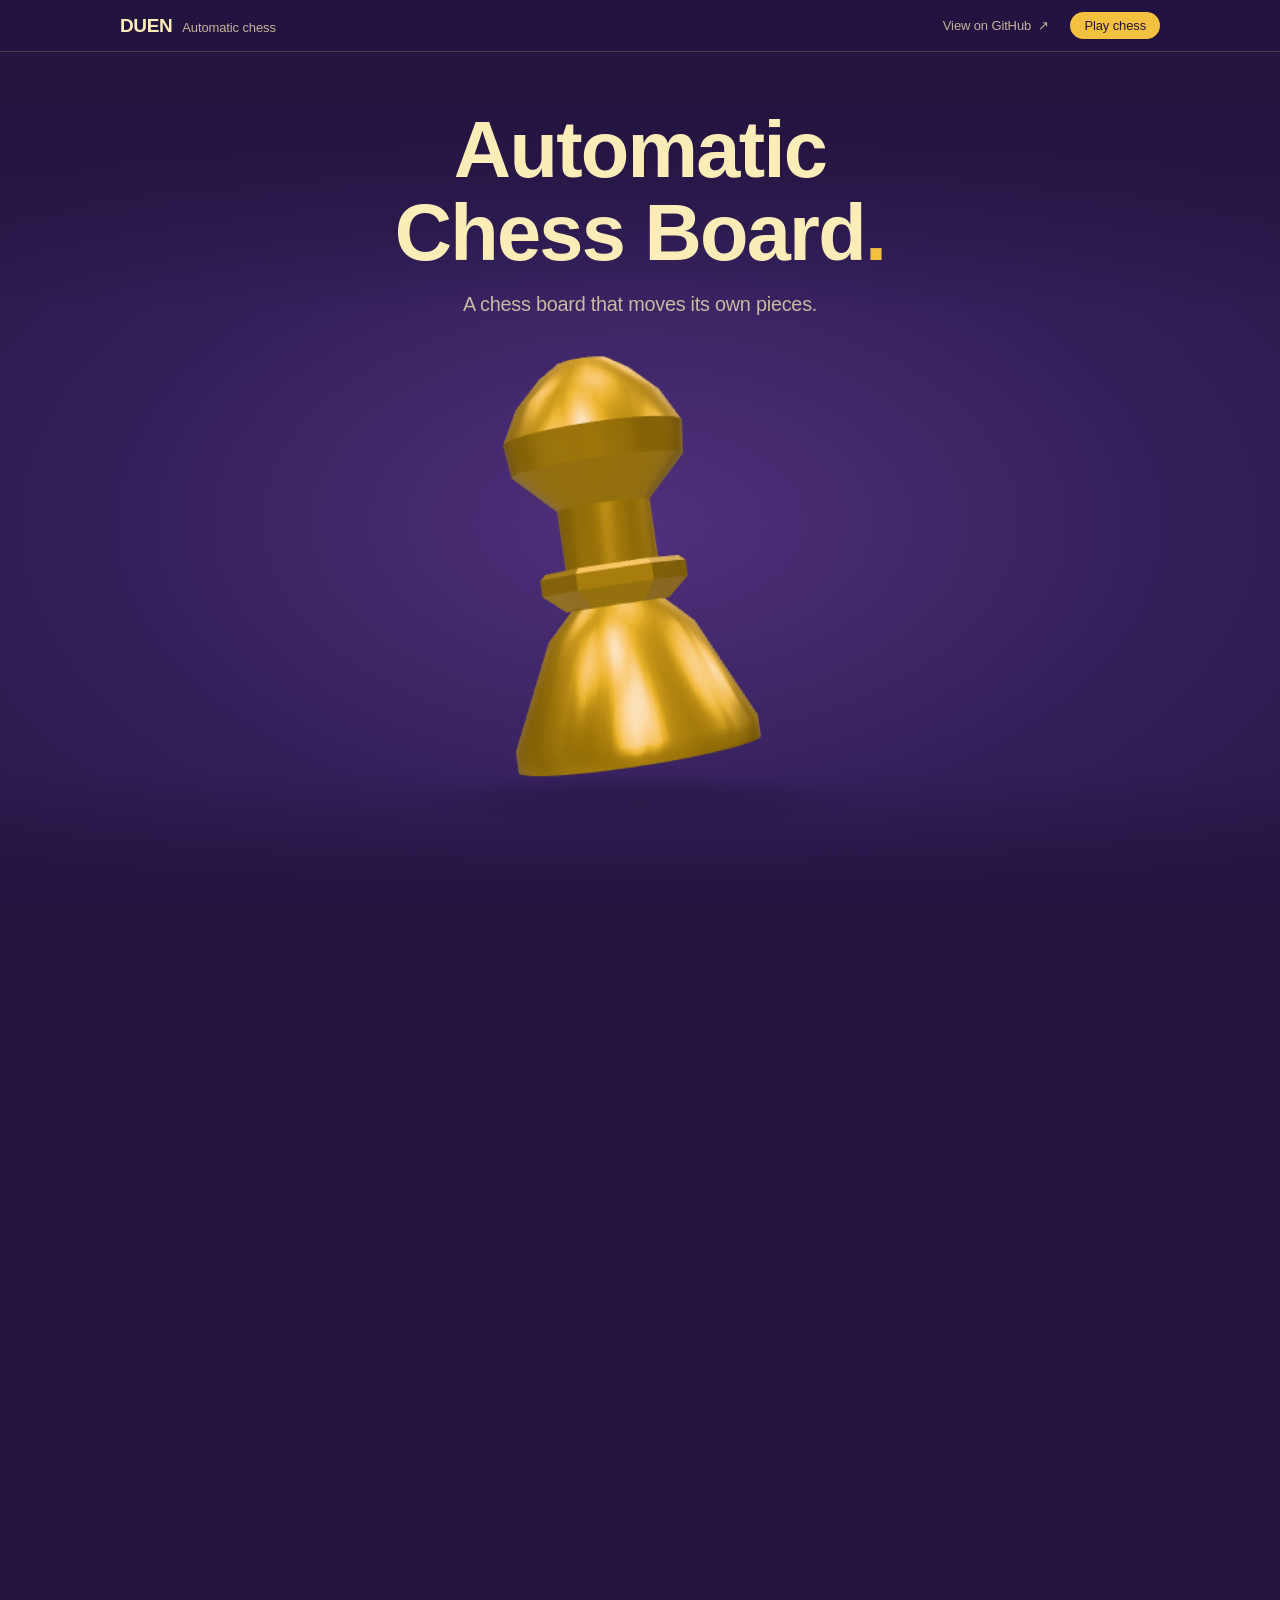
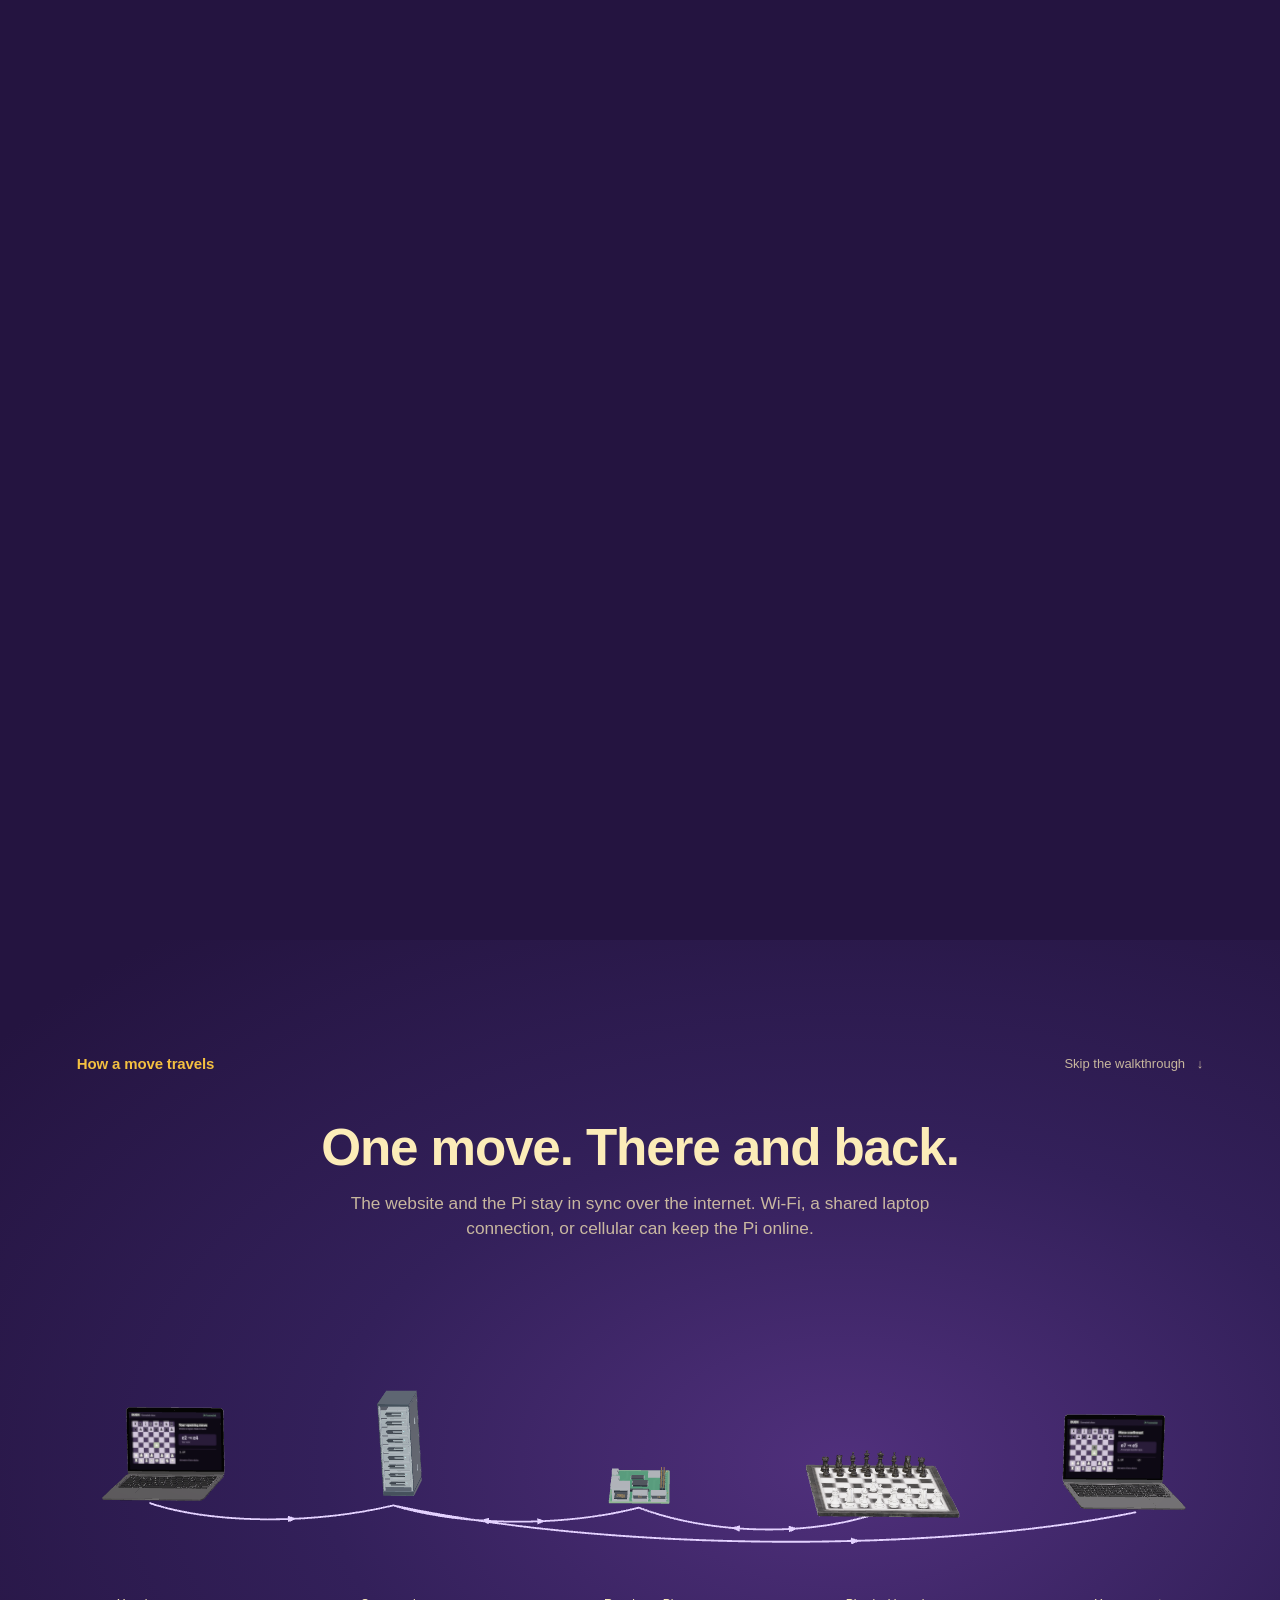
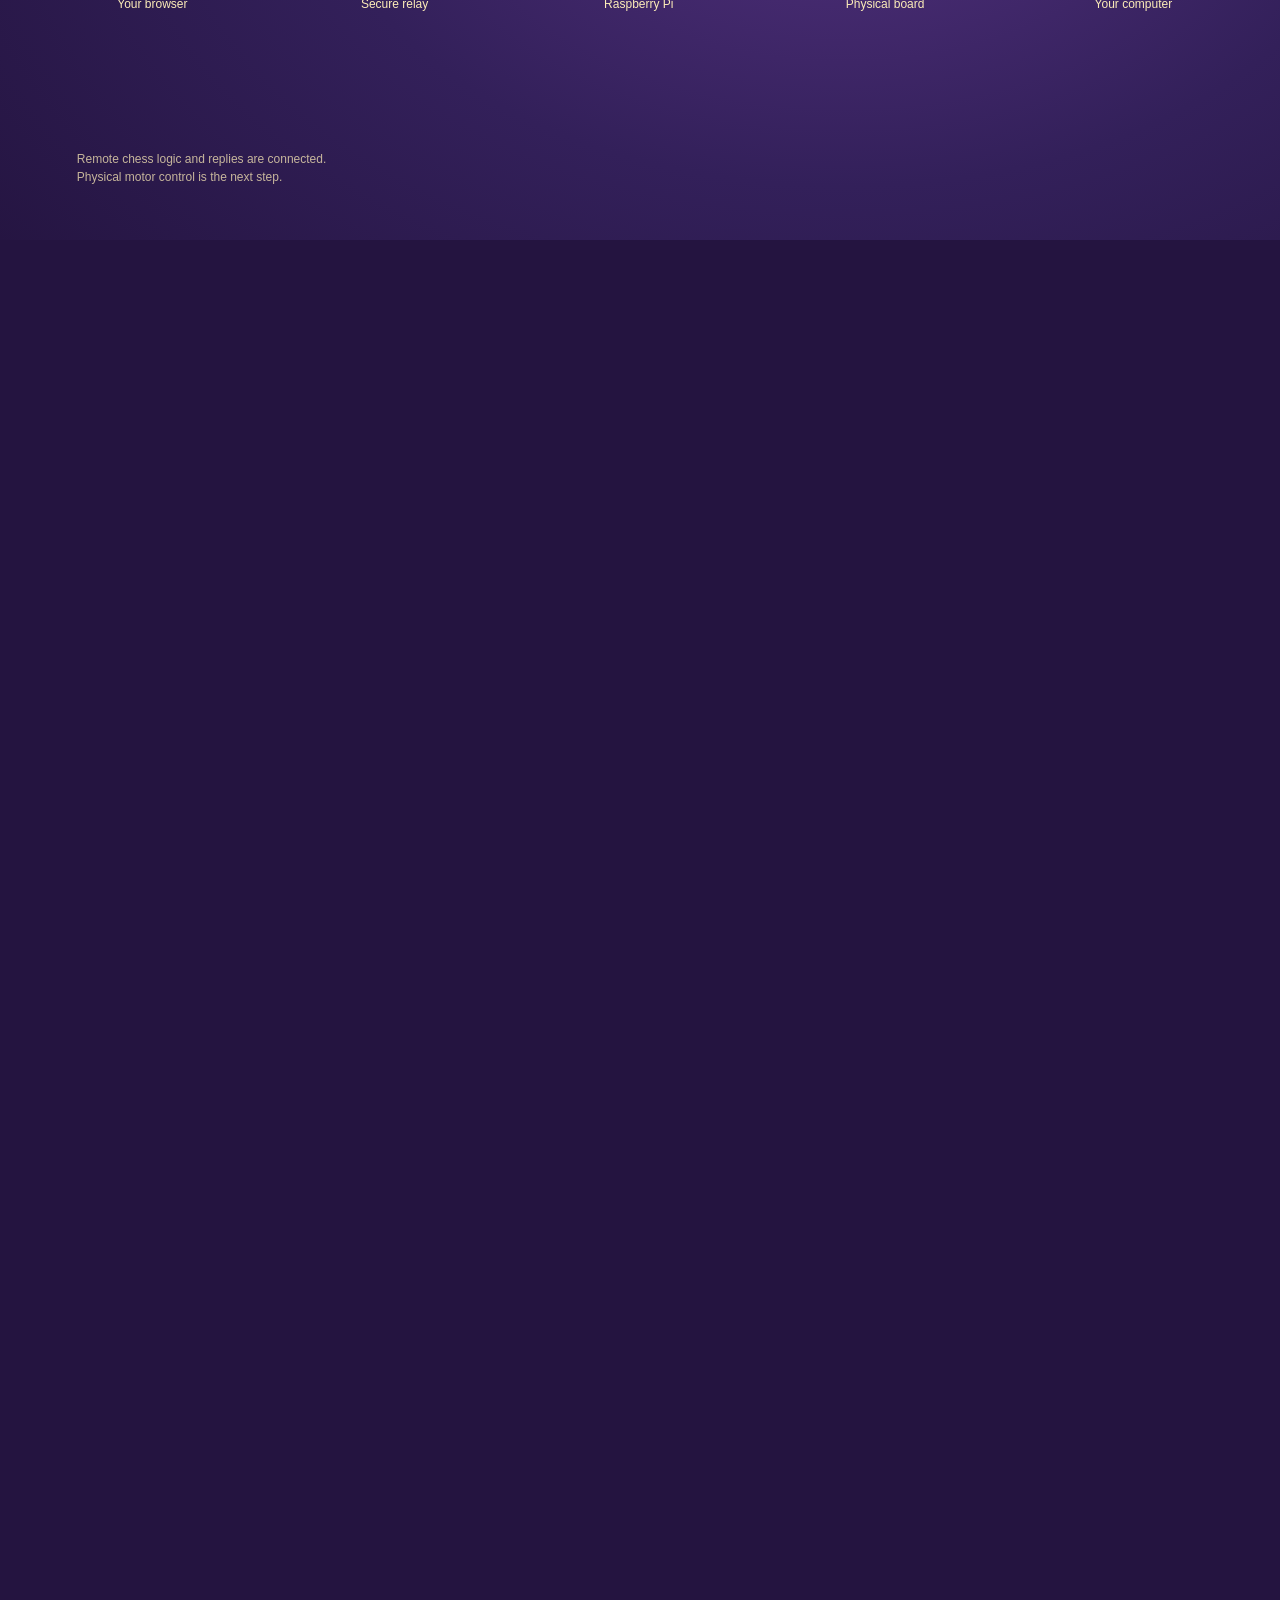
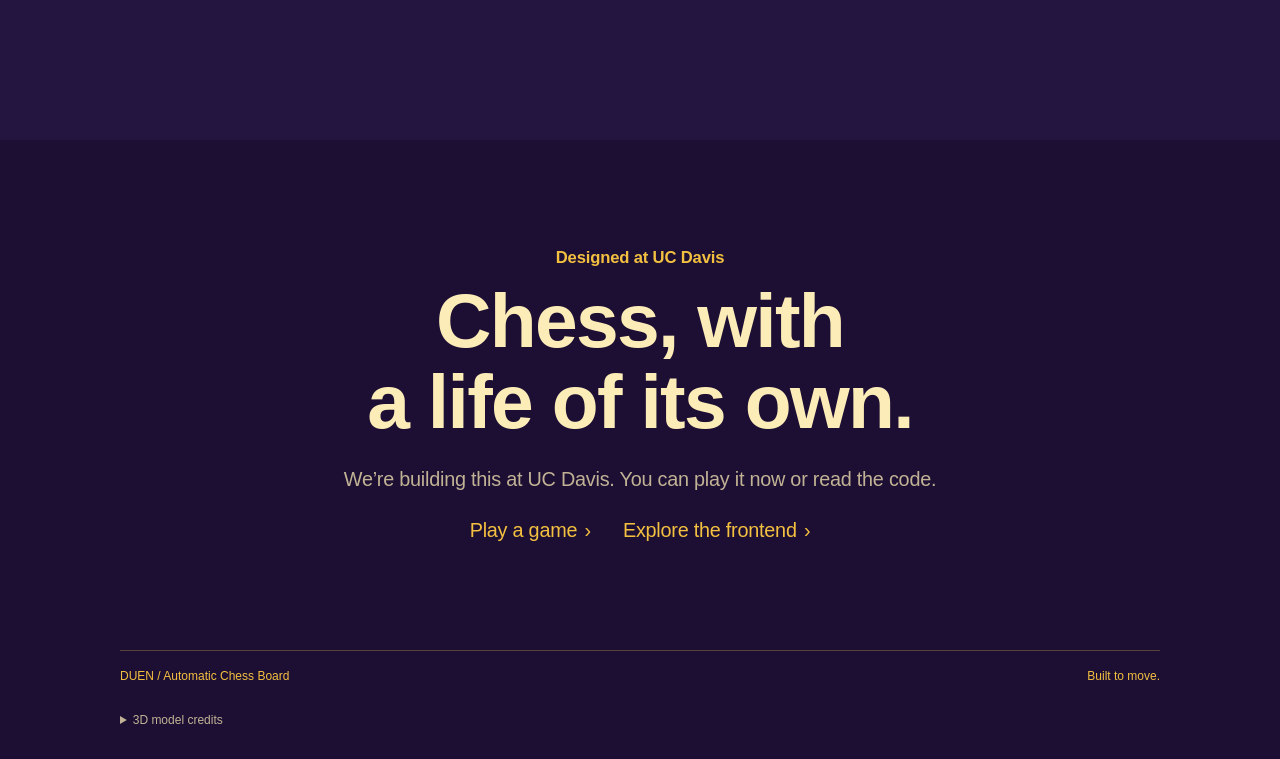
==== commit 7298038b: "Make the purple DUEN design the front page" ====
--- a/index.html
+++ b/index.html
@@ -3,9 +3,10 @@
 <head>
 <meta charset="utf-8"><meta name="viewport" content="width=device-width, initial-scale=1">
 <title>DUEN — Automatic Chess Board</title>
-<meta name="description" content="A physical game. A new way to move. Explore the DUEN automatic chess board.">
-<meta name="theme-color" content="#ffffff">
-<link rel="stylesheet" href="landing.css?v=white-1">
+<meta name="description" content="A chess board that moves its own pieces, designed at UC Davis.">
+<meta name="theme-color" content="#241440">
+<link rel="stylesheet" href="landing.css?v=duen-3">
+<link rel="stylesheet" href="how-it-works.css?v=1">
 <script type="importmap">{"imports":{"three":"./assets/vendor/three.module.js","three/addons/":"./assets/vendor/addons/"}}</script>
 </head>
 <body>
@@ -15,16 +16,61 @@
 <div class="stage">
 <canvas id="scene" aria-label="A chess pawn falls onto e2 and advances to e4 while the camera follows"></canvas>
 <div class="scrim"></div>
-<div class="chapter intro"><p class="opening-note">The next move is yours.</p><h1>Automatic<br>Chess Board<span class="period">.</span></h1><p class="intro-copy">A familiar game. An entirely new kind of movement.<br>From the first thought to the first move, the board becomes part of the experience.</p></div>
-<div class="chapter descent"><p>Choose your move. Watch it become real.</p><h2>From your screen.<br>To the real world.</h2><p class="story-copy">Every square holds a possibility.<br>Every move brings the game to life.</p></div>
-<div class="chapter arrival"><h2>Let the board<br>make its move.</h2><p>The king’s pawn advances. Two squares. Endless possibilities.<br>Your opening move is only the beginning.</p><a class="cta" href="play.html">Enter the game</a></div>
+<div class="chapter intro"><p class="opening-note">The next move is yours.</p><h1>Automatic<br>Chess Board<span class="period">.</span></h1><p class="intro-copy">A chess board that moves its own pieces.</p></div>
+<div class="chapter descent"><h2>From your screen.<br>To the real world.</h2><p class="story-copy">Move a piece on your phone, and it moves on the real board.</p></div>
+<div class="chapter arrival"><h2>Let the board<br>make its move.</h2><p>Pawn to e4. Now try it against Stockfish.</p><a class="cta" href="play.html">Enter the game</a></div>
 
 
 <p id="scene-fallback" hidden>The interactive scene is unavailable on this device. You can still explore and play.</p>
 </div>
 </section>
-<section class="how" id="how"><div class="how-head"><h2>How a move travels.</h2><p>Every move is checked and saved on the Raspberry Pi before anything else happens.</p></div><ol class="flow"><li><h3>Your browser</h3><p>You make a move from anywhere, on any device.</p></li><li><h3>Secure relay</h3><p>A signed session and a private tunnel carry it to the board.</p></li><li><h3>Raspberry Pi</h3><p>The Pi validates the move and saves the game.</p></li><li><h3>Stockfish</h3><p>The engine replies at the level you picked.</p></li><li class="next"><h3>The board moves</h3><p>The Pi plans every piece’s path. Connecting the motors is the next stage of the build.</p></li></ol></section>
-<section class="details" id="details"><div class="details-top"><p>Designed at UC Davis</p><h2>Chess, with<br>a life of its own.</h2></div><div class="details-bottom"><p>A board built around the moment a piece moves. Explore the interface, play a game, or follow the engineering behind the project.</p><div class="links"><a href="play.html">Play a game <span aria-hidden="true">›</span></a><a href="https://github.com/kennynakao/chess-website" target="_blank" rel="noopener">Explore the frontend <span aria-hidden="true">›</span></a></div></div><footer><span>DUEN / Automatic Chess Board</span><span>Built to move.</span></footer></section>
+<section class="how-story" id="how-it-works" aria-labelledby="how-heading">
+  <div class="how-stage">
+    <canvas id="how-scene" aria-hidden="true"></canvas>
+    <p class="how-loading" role="status">Preparing the 3D walkthrough…</p>
+    <div class="how-topline"><h2 id="how-heading">How a move travels</h2><a class="how-skip" href="#details">Skip the walkthrough <span aria-hidden="true">↓</span></a></div>
+    <article class="how-step" data-step="0">
+      <p class="how-step-number">01 / 05 · Your browser</p>
+      <h3>Make your move.</h3>
+      <p>Open the board from anywhere and choose a move. Your browser sends a small message to the website.</p>
+      <div class="how-example">e2 → e4 <small>Your opening move</small></div>
+    </article>
+    <article class="how-step" data-step="1">
+      <p class="how-step-number">02 / 05 · The secure connection</p>
+      <h3>Across the internet.</h3>
+      <p>Vercel checks your access, then forwards the move through the Pi’s protected Tailscale connection.</p>
+      <div class="how-example">Website → Raspberry Pi</div>
+    </article>
+    <article class="how-step" data-step="2">
+      <p class="how-step-number">03 / 05 · Raspberry Pi</p>
+      <h3>The Pi thinks ahead.</h3>
+      <p>The Pi checks the rules, asks Stockfish for a reply, and saves both moves together. This is where the game lives.</p>
+      <div class="how-example">Rules checked. Reply saved.</div>
+    </article>
+    <article class="how-step" data-step="3">
+      <p class="how-step-number">04 / 05 · The physical board</p>
+      <h3>From logic to movement.</h3>
+      <p>The Pi will send the move to the board’s mechanical components, which guide the real piece to its square. The position then travels back to your computer.</p>
+      <div class="how-example">Pi → mechanics → piece <small>Planned integration</small></div>
+    </article>
+    <article class="how-step" data-step="4">
+      <p class="how-step-number">05 / 05 · Back to your browser</p>
+      <h3>Your next move awaits.</h3>
+      <p>The confirmed position returns through the same relay. Your board updates with both moves, ready for what comes next.</p>
+      <div class="how-example">e7 → e5 <small>An example reply</small></div>
+    </article>
+    <div class="how-overview"><h3>One move. There and back.</h3><p>The website and the Pi stay in sync over the internet. Wi-Fi, a shared laptop connection, or cellular can keep the Pi online.</p></div>
+    <span class="how-node-label" data-node="0" aria-hidden="true">Your browser</span>
+    <span class="how-node-label" data-node="1" aria-hidden="true">Secure relay</span>
+    <span class="how-node-label" data-node="2" aria-hidden="true">Raspberry Pi</span>
+    <span class="how-node-label" data-node="3" aria-hidden="true">Physical board</span>
+    <span class="how-node-label" data-node="4" aria-hidden="true">Your computer</span>
+    <div class="how-bottom"><p>Remote chess logic and replies are connected.<br>Physical motor control is the next step.</p></div>
+    <p class="how-fallback-message">The same connection, explained without animation.</p>
+  </div>
+</section>
+<section class="details" id="details"><div class="details-top"><p>Designed at UC Davis</p><h2>Chess, with<br>a life of its own.</h2></div><div class="details-bottom"><p>We’re building this at UC Davis. You can play it now or read the code.</p><div class="links"><a href="play.html">Play a game <span aria-hidden="true">›</span></a><a href="https://github.com/kennynakao/chess-website" target="_blank" rel="noopener">Explore the frontend <span aria-hidden="true">›</span></a></div></div><footer><span>DUEN / Automatic Chess Board</span><span>Built to move.</span></footer><details class="model-credits"><summary>3D model credits</summary><p><a href="https://sketchfab.com/3d-models/macbook-pro-13-inch-2020-efab224280fd4c3993c808107f7c0b38" target="_blank" rel="noopener">MacBook Pro 13 inch 2020 by timblewee</a> · <a href="https://creativecommons.org/licenses/by/4.0/" target="_blank" rel="noopener">CC BY 4.0</a>. Adapted to an open pose with a DUEN screen.</p><p><a href="https://polyhaven.com/a/chess_set" target="_blank" rel="noopener">Chess Set by Riley Queen / Poly Haven</a> · CC0. Textures optimized for the web.</p><p>Illustrative single-board computer by <a href="https://www.innerscene.com/tools/library/3d-parts/85-x-56-mm-single-board-computer-9b02b167" target="_blank" rel="noopener">Innerscene</a> and compute rack by <a href="https://3dassets.dev/packs/data-centre-infiltration-kit" target="_blank" rel="noopener">3DAssets.dev</a> · CC0. Models illustrate the system; they are not exact replicas of DUEN hardware.</p></details></section>
 </main>
-<script type="module" src="landing.js?v=white-1"></script>
+<script type="module" src="landing.js?v=duen-4"></script>
+<script type="module" src="how-it-works.js?v=1"></script>
 </body></html>
--- a/landing.css
+++ b/landing.css
@@ -1,23 +1,5 @@
-/* Clean white theme: system type, hairlines, one blue accent. */
+/* The DUEN colors: plum, gold and cream, with system type and no web fonts. */
 :root {
-  color-scheme: light;
-  --bg: #ffffff;
-  --bg-alt: #f5f5f7;
-  --ink: #1d1d1f;
-  --muted: #6e6e73;
-  --faint: #86868b;
-  --line: #d2d2d7;
-  --accent: #0071e3;
-  --accent-hover: #0077ed;
-  --link: #0066cc;
-  --on-accent: #ffffff;
-  --nav-bg: rgba(255, 255, 255, .94);
-  --nav-line: rgba(0, 0, 0, .08);
-  --scrim: 255, 255, 255;
-  --font: -apple-system, BlinkMacSystemFont, "SF Pro Display", "SF Pro Text", "Helvetica Neue", "Segoe UI", Roboto, Arial, sans-serif;
-}
-/* concept.html: the same page in the DUEN colors. */
-html[data-theme="duen"] {
   color-scheme: dark;
   --bg: #241440;
   --bg-alt: #1c0f33;
@@ -32,8 +14,8 @@
   --nav-bg: rgba(36, 20, 64, .94);
   --nav-line: rgba(244, 192, 64, .22);
   --scrim: 36, 20, 64;
+  --font: -apple-system, BlinkMacSystemFont, "SF Pro Display", "SF Pro Text", "Helvetica Neue", "Segoe UI", Roboto, Arial, sans-serif;
 }
-html[data-theme="duen"] .stage { background: radial-gradient(ellipse 85% 70% at 50% 58%, #50307c 0%, #33205a 48%, #241440 100%); }
 * { box-sizing: border-box; }
 html { scroll-behavior: smooth; }
 body {
@@ -66,9 +48,9 @@
 
 /* ------------------------------------------------------------------ scroll stage */
 .journey { height: 460vh; height: 460svh; }
-.stage { position: sticky; top: 0; height: 100vh; height: 100svh; overflow: hidden; background: var(--bg); }
+.stage { position: sticky; top: 0; height: 100vh; height: 100svh; overflow: hidden; background: radial-gradient(ellipse 85% 70% at 50% 58%, #50307c 0%, #33205a 48%, #241440 100%); }
 #scene { position: absolute; inset: 0; z-index: 1; width: 100%; height: 100%; }
-/* Keeps the headline area clean and melts the scene into the page. */
+/* Melts the scene into the purple at the top and bottom edges. */
 .scrim {
   position: absolute; inset: 0; z-index: 2; pointer-events: none;
   background:
@@ -93,7 +75,6 @@
   margin: 16px auto 0; max-width: 740px;
   font-size: clamp(17px, 1.55vw, 21px); line-height: 1.38; letter-spacing: -.012em; color: var(--muted);
 }
-.descent > p:first-child { margin: 0 0 10px; font-size: clamp(15px, 1.3vw, 17px); font-weight: 600; letter-spacing: -.01em; color: var(--faint); }
 .cta {
   display: inline-block; margin-top: 22px; padding: 12px 24px; border-radius: 980px;
   background: var(--accent); color: var(--on-accent); font-size: 17px; font-weight: 500; letter-spacing: -.01em;
@@ -101,19 +82,6 @@
 }
 .cta:hover { background: var(--accent-hover); }
 #scene-fallback { position: absolute; bottom: 72px; left: 50%; z-index: 5; width: min(320px, 88vw); margin: 0; transform: translateX(-50%); text-align: center; font-size: 14px; color: var(--muted); }
-
-/* ------------------------------------------------------------------ how a move travels */
-.how { position: relative; z-index: 5; padding: clamp(72px, 11vh, 130px) 22px; background: var(--bg); }
-.how-head { max-width: 660px; margin: 0 auto clamp(36px, 6vh, 56px); text-align: center; }
-.how-head h2 { margin: 0; font-size: clamp(36px, 4.4vw, 60px); font-weight: 600; letter-spacing: -.022em; line-height: 1.05; }
-.how-head p { margin: 16px 0 0; font-size: clamp(17px, 1.55vw, 21px); line-height: 1.38; letter-spacing: -.012em; color: var(--muted); }
-.flow { list-style: none; margin: 0 auto; padding: 0; max-width: 1040px; display: grid; grid-template-columns: repeat(5, minmax(0, 1fr)); gap: 12px; counter-reset: step; }
-.flow li { padding: 22px 18px 24px; background: var(--bg-alt); border-radius: 18px; counter-increment: step; }
-.flow li::before { content: counter(step); display: grid; place-items: center; width: 28px; height: 28px; margin-bottom: 14px; border-radius: 50%; background: var(--accent); color: var(--on-accent); font-size: 14px; font-weight: 600; }
-.flow h3 { margin: 0; font-size: 17px; font-weight: 600; letter-spacing: -.012em; }
-.flow p { margin: 6px 0 0; font-size: 14px; line-height: 1.4; color: var(--muted); }
-.flow .next { background: transparent; border: 1.5px dashed var(--faint); }
-.flow .next::before { background: transparent; box-shadow: inset 0 0 0 1.5px var(--accent); color: var(--accent); }
 
 /* ------------------------------------------------------------------ details */
 .details { position: relative; z-index: 5; padding: clamp(80px, 12vh, 140px) 22px 28px; background: var(--bg-alt); text-align: center; }
@@ -131,18 +99,20 @@
   border-top: 1px solid var(--line); font-size: 12px; color: var(--faint);
 }
 
-@media (max-width: 900px) {
-  .flow { grid-template-columns: repeat(2, minmax(0, 1fr)); }
-}
-@media (max-width: 520px) {
-  .flow { grid-template-columns: minmax(0, 1fr); }
-}
 @media (max-width: 700px) {
   .wordmark span, nav > a:not(.play-link) { display: none; }
   .chapter { top: 76px; }
   .chapter h1 { font-size: 11.5vw; }
   .chapter h2 { font-size: 10vw; }
 }
+/* Short laptop windows: keep the copy above the pieces. */
+@media (max-height: 720px) and (min-width: 701px) {
+  .chapter { top: 66px; }
+  .chapter h1 { font-size: 48px; }
+  .chapter h2 { font-size: 36px; }
+  .intro-copy, .story-copy, .arrival p { margin-top: 8px; font-size: 15px; }
+  .cta { margin-top: 12px; padding: 8px 18px; font-size: 15px; }
+}
 @media (prefers-reduced-motion: reduce) {
   html { scroll-behavior: auto; }
   .journey { height: 150svh; }
--- a/how-it-works.css
+++ b/how-it-works.css
@@ -0,0 +1,79 @@
+/* The 3D "How a move travels" walkthrough on the front page. */
+.how-story { --signal: #f4c040; height: 800vh; height: 800svh; position: relative; z-index: 5; }
+.how-stage {
+  height: 100vh; height: 100svh; position: sticky; top: 0; overflow: hidden; isolation: isolate;
+  background: radial-gradient(ellipse 85% 75% at 66% 58%, #50307c 0%, #33205a 48%, #241440 100%);
+}
+#how-scene { position: absolute; inset: 0; width: 100%; height: 100%; z-index: 1; }
+.how-topline {
+  position: absolute; top: 12%; left: 6vw; right: 6vw; z-index: 4;
+  display: flex; justify-content: space-between; align-items: center; gap: 20px;
+}
+.how-topline h2 { margin: 0; font-size: 15px; font-weight: 600; letter-spacing: -.01em; color: var(--signal); }
+.how-skip { padding: 8px 0; font-size: 13px; color: var(--muted); }
+.how-skip:hover { color: var(--ink); }
+.how-skip span { margin-left: 8px; }
+.how-step {
+  position: absolute; left: 6vw; top: 26%; width: min(39vw, 490px); z-index: 3;
+  opacity: 0; transform: translateZ(0); will-change: opacity; contain: layout style;
+  pointer-events: none;
+}
+.how-step:first-of-type { opacity: 1; }
+.how-step-number { margin: 0 0 18px; font-size: 13px; font-weight: 600; color: var(--signal); }
+.how-step h3 { margin: 0; max-width: 11ch; font-size: clamp(36px, 4.5vw, 64px); font-weight: 600; letter-spacing: -.022em; line-height: 1.05; }
+.how-step > p:not(.how-step-number) { margin: 20px 0 0; max-width: 35ch; font-size: clamp(15px, 1.4vw, 19px); line-height: 1.45; color: var(--muted); }
+.how-example { display: flex; align-items: center; gap: 12px; margin-top: 24px; font-size: 14px; font-weight: 500; }
+.how-example::before { content: ''; width: 22px; height: 2px; background: var(--signal); }
+.how-example small { font-size: 12px; font-weight: 400; color: var(--muted); }
+.how-overview {
+  position: absolute; z-index: 3; left: 50%; top: 20%; width: min(880px, 88vw);
+  transform: translate3d(-50%, 0, 0); text-align: center; opacity: 0; pointer-events: none;
+  will-change: opacity; contain: layout style;
+}
+.how-overview h3 { margin: 0; font-size: clamp(30px, 4vw, 60px); font-weight: 600; letter-spacing: -.022em; line-height: 1.08; }
+.how-overview p { margin: 16px auto 0; max-width: 650px; font-size: clamp(15px, 1.35vw, 19px); line-height: 1.45; color: var(--muted); }
+.how-node-label { position: absolute; z-index: 3; top: 0; left: 0; font-size: 12px; font-weight: 500; white-space: nowrap; text-align: center; opacity: 0; pointer-events: none; }
+.how-bottom { position: absolute; left: 6vw; right: 6vw; bottom: 6%; z-index: 4; display: flex; justify-content: space-between; align-items: flex-end; gap: 25px; }
+.how-bottom p { margin: 0; max-width: 390px; font-size: 12px; line-height: 1.5; color: var(--muted); }
+.how-loading { position: absolute; left: 66%; top: 56%; z-index: 2; margin: 0; transform: translate(-50%, -50%); font-size: 13px; color: var(--muted); }
+.how-story.is-ready .how-loading, .how-story.is-fallback .how-loading { display: none; }
+.how-fallback-message { display: none; }
+.how-callouts { position: absolute; inset: 0; width: 100%; height: 100%; z-index: 3; pointer-events: none; overflow: visible; }
+.how-callouts text { fill: #fcecb8; font-family: var(--font); font-size: 13px; font-weight: 500; }
+.how-callouts polyline, .how-callouts path { fill: none; stroke: #f4c040; stroke-width: 2; vector-effect: non-scaling-stroke; }
+.how-callouts circle { fill: #fcecb8; stroke: #f4c040; stroke-width: 2; }
+
+/* A readable document remains when motion is reduced or WebGL is unavailable. */
+.how-story.is-fallback { height: auto; }
+.how-story.is-fallback .how-stage { height: auto; position: relative; overflow: visible; padding: 100px 7vw 70px; }
+.how-story.is-fallback #how-scene, .how-story.is-fallback .how-node-label, .how-story.is-fallback .how-callouts { display: none; }
+.how-story.is-fallback .how-topline { position: static; margin-bottom: 60px; }
+.how-story.is-fallback .how-step { position: relative; inset: auto; width: 100%; max-width: 650px; opacity: 1 !important; visibility: visible !important; margin: 0 0 65px; transform: none; will-change: auto; }
+.how-story.is-fallback .how-step h3 { max-width: none; font-size: clamp(32px, 5vw, 52px); }
+.how-story.is-fallback .how-step > p { max-width: 55ch; }
+.how-story.is-fallback .how-overview { position: relative; inset: auto; transform: none; width: 100%; text-align: left; opacity: 1 !important; visibility: visible !important; }
+.how-story.is-fallback .how-overview p { margin: 20px 0 0; }
+.how-story.is-fallback .how-bottom { position: static; margin-top: 50px; }
+.how-story.is-fallback .how-fallback-message { display: block; margin-top: 30px; font-size: 13px; color: var(--muted); }
+
+.model-credits { max-width: 1040px; margin: 28px auto 0; font-size: 12px; line-height: 1.6; color: var(--muted); text-align: left; }
+.model-credits summary { width: fit-content; cursor: pointer; }
+.model-credits a { color: var(--ink); text-decoration: underline; text-underline-offset: 3px; }
+
+@media (max-width: 700px) {
+  .how-topline { top: 10%; }
+  .how-step { top: 18%; width: 88vw; }
+  .how-step-number { margin-bottom: 10px; font-size: 12px; }
+  .how-step h3 { max-width: 16ch; font-size: clamp(31px, 8vw, 46px); }
+  .how-step > p:not(.how-step-number) { margin-top: 12px; max-width: 38ch; font-size: 14px; }
+  .how-example { margin-top: 14px; font-size: 12px; }
+  .how-overview { top: 18%; }
+  .how-overview p { font-size: 14px; }
+  .how-node-label { font-size: 10px; }
+  .how-bottom { bottom: 4%; gap: 15px; }
+  .how-bottom p { max-width: 240px; font-size: 10px; }
+  .how-callouts text { font-size: 10px; }
+}
+@media (prefers-reduced-motion: reduce) {
+  .how-step, .how-overview { will-change: auto; }
+}
